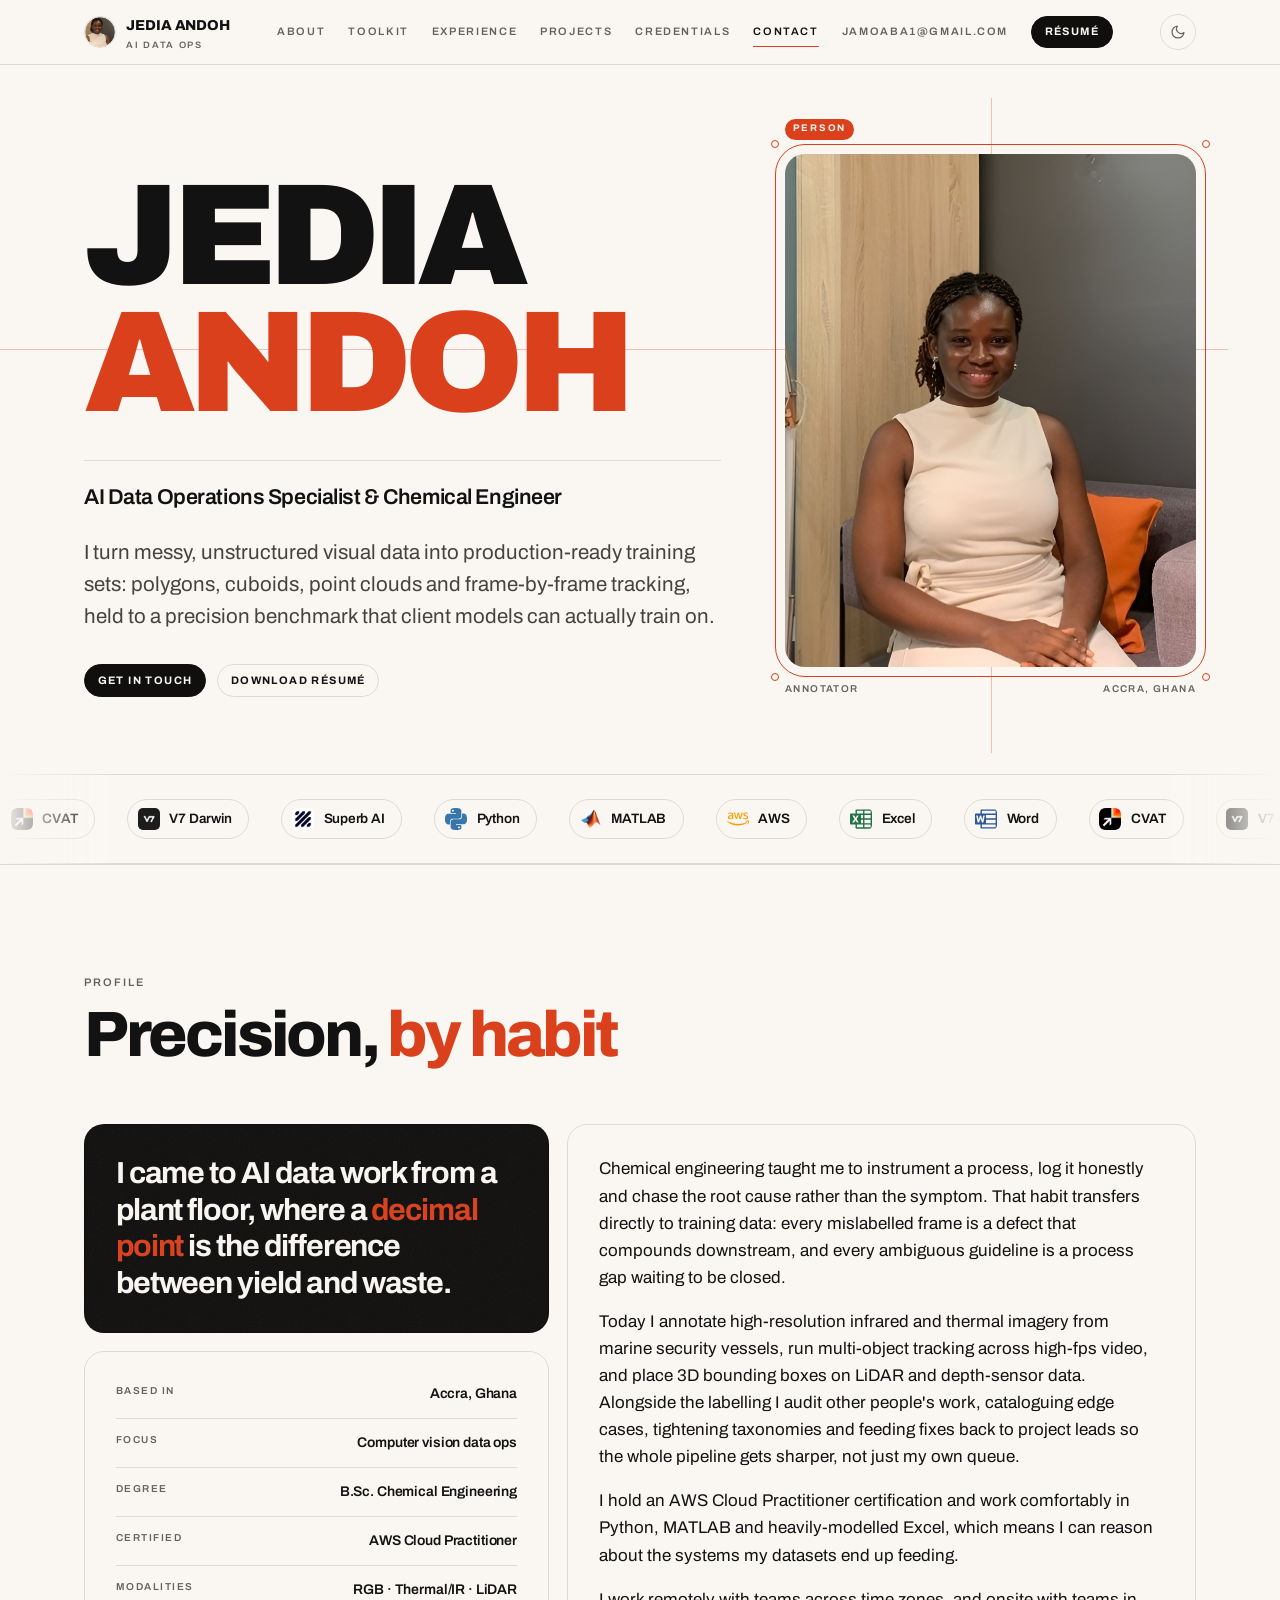
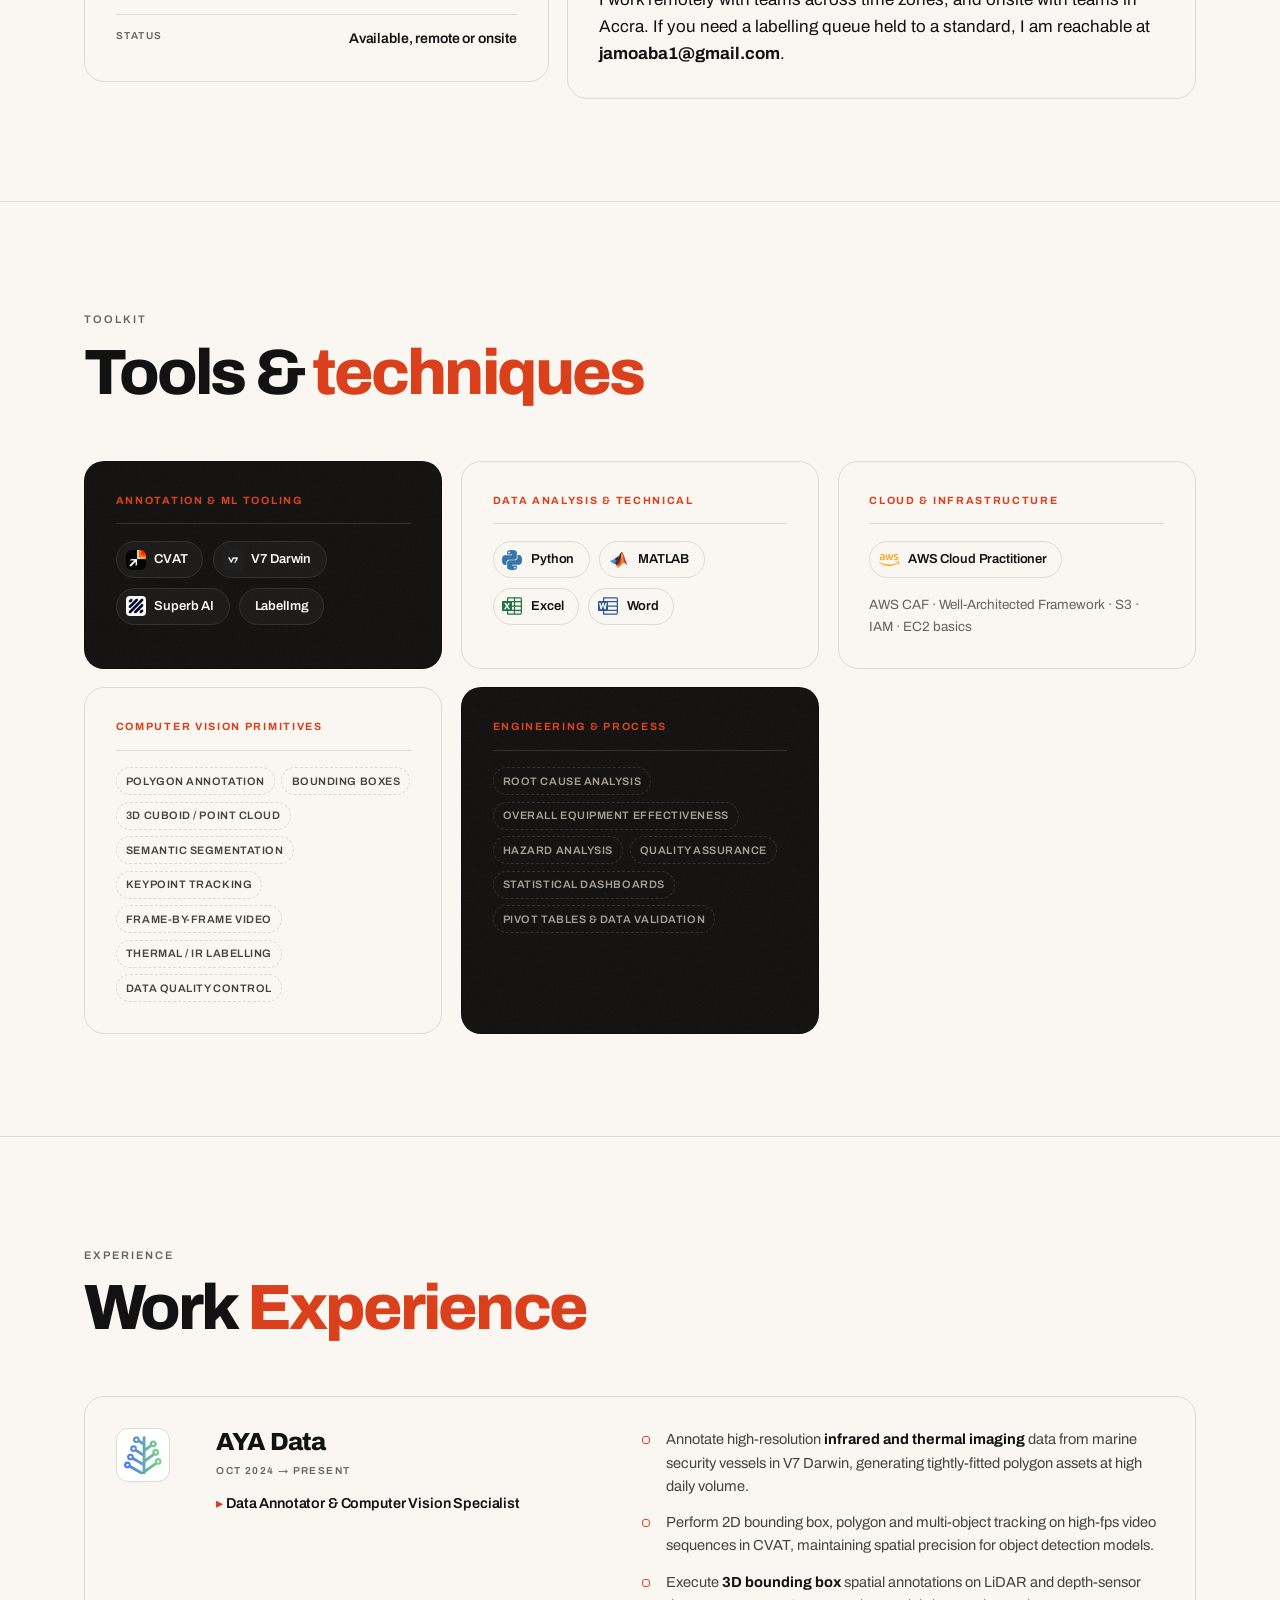
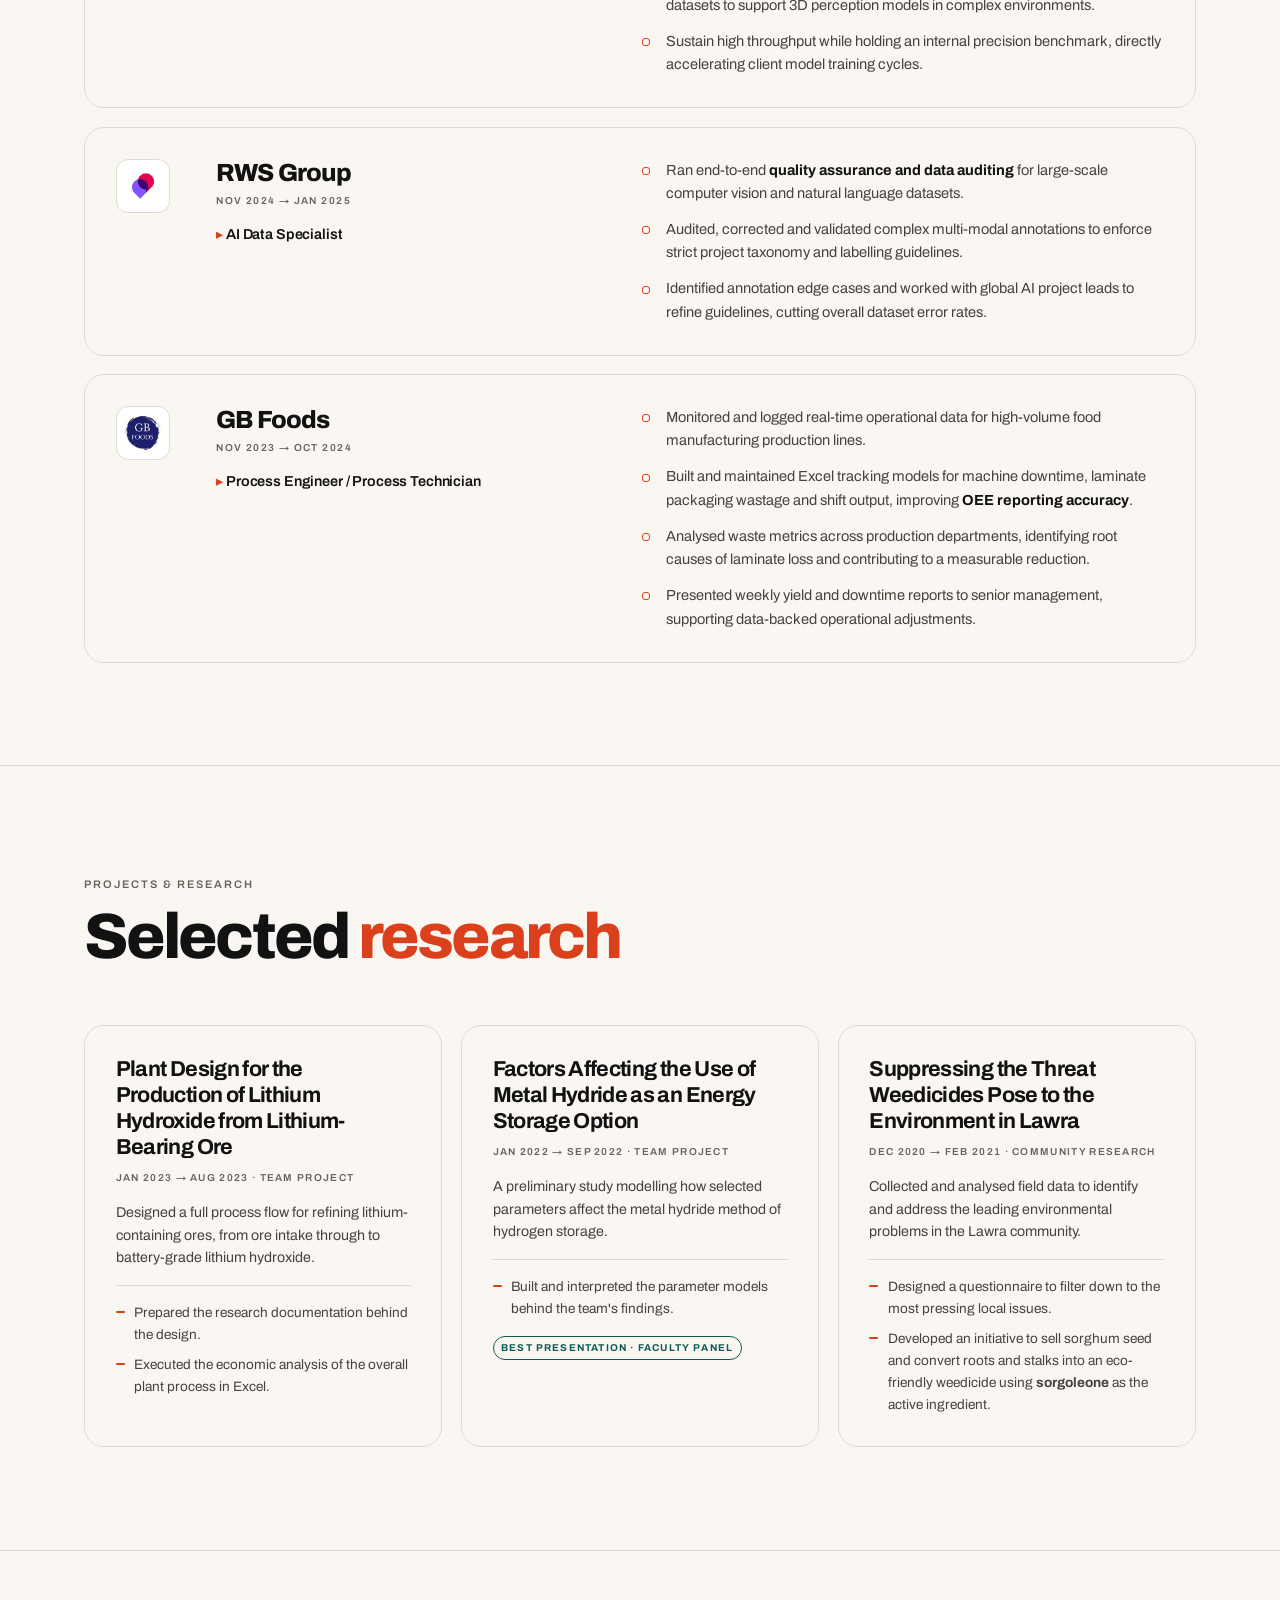
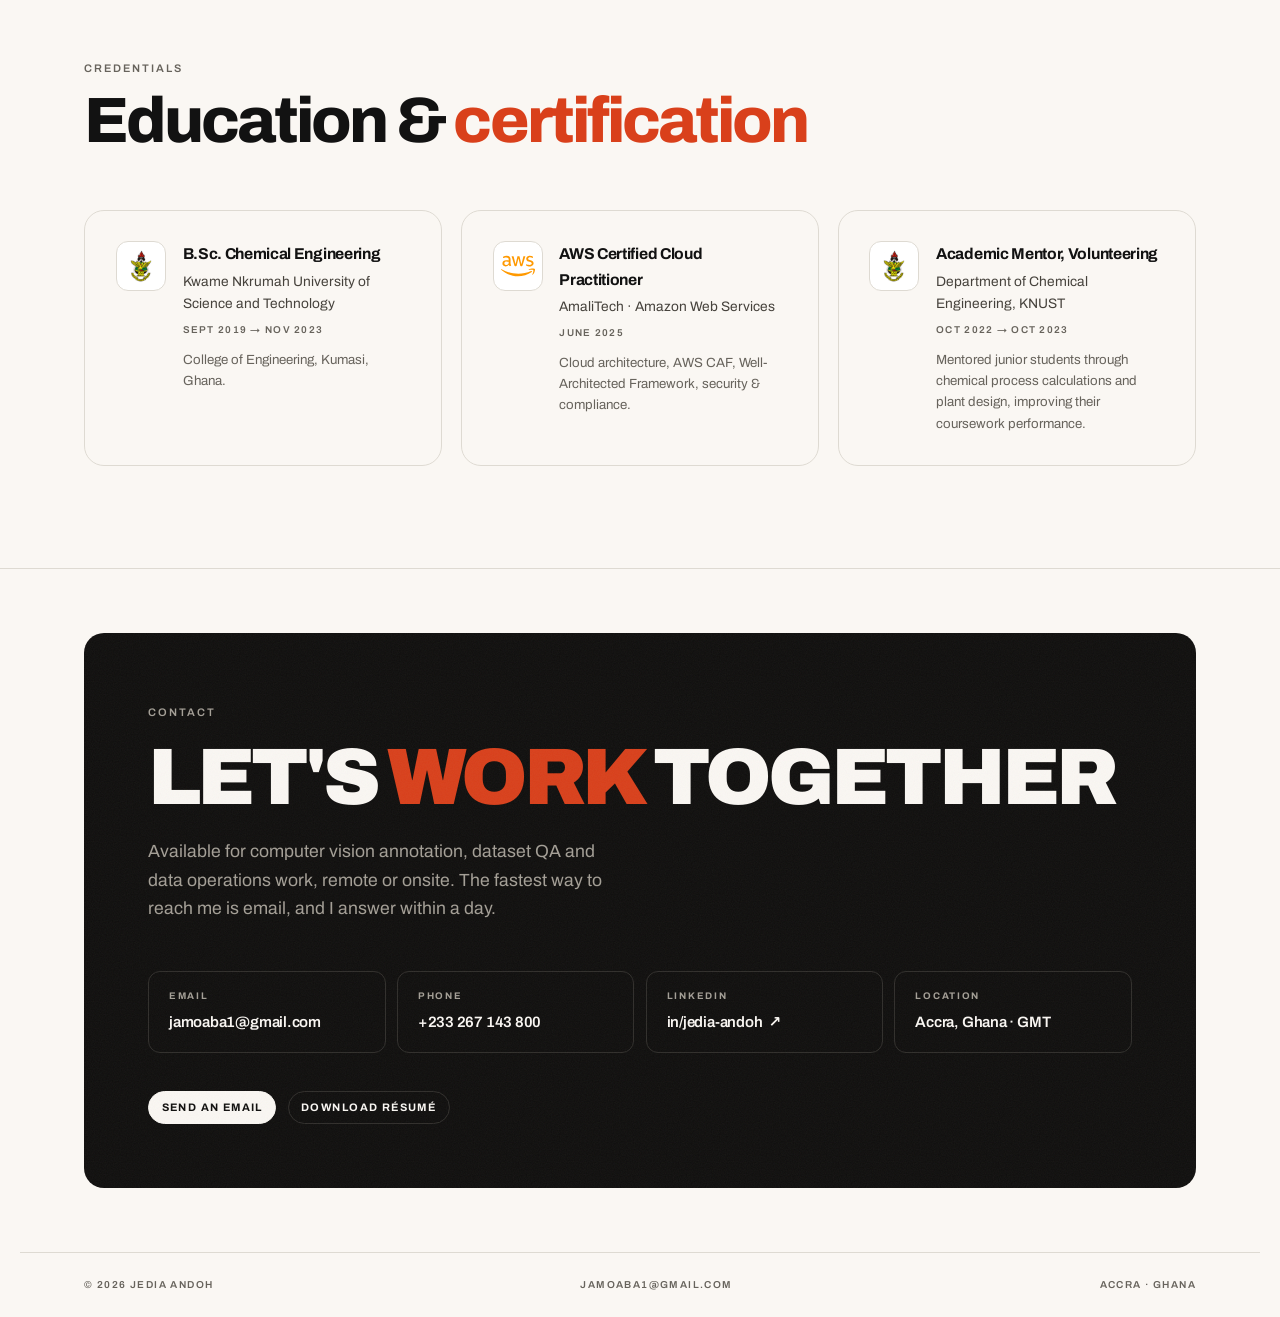
==== index.html @ cd73477e "Add view transition animation for theme toggle and improve mobile layout" ====
<!DOCTYPE html>
<html lang="en">

<head>
  <meta charset="UTF-8" />
  <meta name="viewport" content="width=device-width, initial-scale=1.0" />
  <title>Jedia Andoh · AI Data Operations Specialist</title>
  <meta name="description"
    content="Jedia Andoh is an AI Data Operations Specialist and Chemical Engineer in Accra, Ghana, specialising in computer vision annotation, dataset quality assurance and data-driven process optimisation." />
  <meta name="author" content="Jedia Andoh" />
  <meta name="theme-color" content="#faf7f3" />

  <!-- Open Graph / Twitter -->
  <meta property="og:type" content="website" />
  <meta property="og:title" content="Jedia Andoh · AI Data Operations Specialist" />
  <meta property="og:description"
    content="Computer vision annotation, dataset quality assurance and process optimisation." />
  <meta property="og:image" content="assets/img/self.jpg" />
  <meta name="twitter:card" content="summary_large_image" />
  <meta name="twitter:title" content="Jedia Andoh · AI Data Operations Specialist" />
  <meta name="twitter:description"
    content="Computer vision annotation, dataset quality assurance and process optimisation." />
  <meta name="twitter:image" content="assets/img/self.jpg" />

  <!-- Favicons / PWA -->
  <link rel="manifest" href="manifest.json" />
  <link rel="icon" type="image/png" sizes="32x32" href="assets/img/favicons/jedia-32.png" />
  <link rel="icon" type="image/png" sizes="192x192" href="assets/img/favicons/jedia-192.png" />
  <link rel="apple-touch-icon" sizes="180x180" href="assets/img/favicons/jedia-180.png" />
  <link rel="alternate icon" href="assets/img/favicons/favicon.ico" />

  <!-- Type: one family, Archivo -->
  <link rel="preconnect" href="https://fonts.googleapis.com" />
  <link rel="preconnect" href="https://fonts.gstatic.com" crossorigin />
  <link href="https://fonts.googleapis.com/css2?family=Archivo:wght@400;500;600;700;800;900&display=swap"
    rel="stylesheet" />

  <link rel="stylesheet" href="assets/css/styles.css" />

  <script>
    // Applied before first paint so the page never flashes the wrong theme.
    // Light is the default; only a stored choice turns dark mode on.
    (function () {
      try {
        if (localStorage.getItem('theme-preference') === 'dark') {
          document.documentElement.classList.add('dark');
        }
      } catch (e) { /* private mode: stay light */ }
    })();
  </script>
</head>

<body>
  <div class="progress" id="progress"></div>

  <!--==================== HEADER ====================-->
  <header class="site-head">
    <div class="wrap bar">
      <a href="#top" class="brand">
        <span class="mono-mark"><img src="assets/img/favicons/jedia-192.png" alt="" width="32" height="32" /></span>
        <span>
          <span class="brand-name">Jedia Andoh</span>
          <span class="brand-role">AI Data Ops</span>
        </span>
      </a>

      <nav class="nav-links" id="nav">
        <a href="#about">About</a>
        <a href="#toolkit">Toolkit</a>
        <a href="#experience">Experience</a>
        <a href="#projects">Projects</a>
        <a href="#credentials">Credentials</a>
        <a href="#contact">Contact</a>
        <a class="nav-mail" href="mailto:jamoaba1@gmail.com">jamoaba1@gmail.com</a>
        <a class="btn" href="assets/pdf/Jedia-Andoh-Resume.pdf" download>Résumé</a>
      </nav>

      <div class="head-actions">
        <button class="theme-toggle" id="theme-toggle" type="button" aria-label="Switch to dark theme"
          aria-pressed="false">
          <svg class="icon-moon" viewBox="0 0 24 24" fill="none" stroke="currentColor" stroke-width="1.8"
            stroke-linecap="round" stroke-linejoin="round" aria-hidden="true">
            <path d="M21 12.79A9 9 0 1 1 11.21 3 7 7 0 0 0 21 12.79z" />
          </svg>
          <svg class="icon-sun" viewBox="0 0 24 24" fill="none" stroke="currentColor" stroke-width="1.8"
            stroke-linecap="round" stroke-linejoin="round" aria-hidden="true">
            <circle cx="12" cy="12" r="4.2" />
            <path d="M12 2v2M12 20v2M4.9 4.9l1.4 1.4M17.7 17.7l1.4 1.4M2 12h2M20 12h2M4.9 19.1l1.4-1.4M17.7 6.3l1.4-1.4" />
          </svg>
        </button>

        <button class="menu-toggle" id="menu-toggle" aria-label="Toggle menu" aria-expanded="false">
          <span></span><span></span><span></span>
        </button>
      </div>
    </div>
  </header>

  <main id="top">

    <!--==================== HERO ====================-->
    <section class="hero">
      <div class="wrap hero-grid">
        <div>
          <h1 class="st">
            Jedia
            <span class="l2"><em>Andoh</em></span>
          </h1>

          <div class="hero-role st">
            <span class="role-main">AI Data Operations Specialist &amp; Chemical Engineer</span>
          </div>

          <p class="lede hero-summary st">
            I turn messy, unstructured visual data into production-ready training sets: polygons,
            cuboids, point clouds and frame-by-frame tracking, held to a precision benchmark that
            client models can actually train on.
          </p>

          <div class="hero-cta st">
            <a class="btn" href="#contact">Get in touch</a>
            <a class="btn btn--ghost" href="assets/pdf/Jedia-Andoh-Resume.pdf" download>Download résumé</a>
          </div>
        </div>

        <div class="portrait-wrap" id="portrait-wrap">
          <span class="guide h"></span>
          <span class="guide v"></span>
          <div class="abox" id="portrait-box">
            <span class="alabel">Person</span>
            <span class="handle tl"></span><span class="handle tr"></span>
            <span class="handle bl"></span><span class="handle br"></span>
            <div class="portrait">
              <img src="assets/img/self.jpg" alt="Portrait of Jedia Andoh" />
            </div>
          </div>
          <div class="portrait-meta">
            <span>Annotator</span>
            <span>Accra, Ghana</span>
          </div>
        </div>
      </div>
    </section>

    <!--==================== TOOL MARQUEE ====================-->
    <section class="strip" aria-label="Tools Jedia works with">
      <div class="marquee">
        <div class="marquee-run">
          <span class="mq-item"><img src="assets/img/logos/cvat-fav.png" alt="CVAT logo" />CVAT</span>
          <span class="mq-item"><img src="assets/img/logos/v7-fav.png" alt="V7 Darwin logo" />V7 Darwin</span>
          <span class="mq-item"><img src="assets/img/logos/superbai-fav.png" alt="Superb AI logo" />Superb AI</span>
          <span class="mq-item"><img src="assets/img/logos/python.svg" alt="Python logo" />Python</span>
          <span class="mq-item"><img src="assets/img/logos/matlab.png" alt="MATLAB logo" />MATLAB</span>
          <span class="mq-item"><img src="assets/img/logos/amazonwebservices.svg" alt="AWS logo" />AWS</span>
          <span class="mq-item"><img src="assets/img/logos/microsoftexcel.svg" alt="Microsoft Excel logo" />Excel</span>
          <span class="mq-item"><img src="assets/img/logos/microsoftword.svg" alt="Microsoft Word logo" />Word</span>
        </div>
        <div class="marquee-run" aria-hidden="true">
          <span class="mq-item"><img src="assets/img/logos/cvat-fav.png" alt="" />CVAT</span>
          <span class="mq-item"><img src="assets/img/logos/v7-fav.png" alt="" />V7 Darwin</span>
          <span class="mq-item"><img src="assets/img/logos/superbai-fav.png" alt="" />Superb AI</span>
          <span class="mq-item"><img src="assets/img/logos/python.svg" alt="" />Python</span>
          <span class="mq-item"><img src="assets/img/logos/matlab.png" alt="" />MATLAB</span>
          <span class="mq-item"><img src="assets/img/logos/amazonwebservices.svg" alt="" />AWS</span>
          <span class="mq-item"><img src="assets/img/logos/microsoftexcel.svg" alt="" />Excel</span>
          <span class="mq-item"><img src="assets/img/logos/microsoftword.svg" alt="" />Word</span>
        </div>
      </div>
    </section>

    <!--==================== ABOUT ====================-->
    <section class="sec" id="about">
      <div class="wrap">
        <div class="sec-head rv">
          <div>
            <span class="tag">Profile</span>
            <h2><span class="w">Precision,</span> <span class="w"><em>by</em></span> <span class="w"><em>habit</em></span></h2>
          </div>
        </div>

        <div class="about-grid">
          <div>
            <div class="card card--ink grain about-quote rv">
              <p class="pull">
                I came to AI data work from a plant floor, where a <em>decimal point</em> is the
                difference between yield and waste.
              </p>
            </div>
            <div class="card rv">
              <ul class="facts">
                <li><span>Based in</span><span>Accra, Ghana</span></li>
                <li><span>Focus</span><span>Computer vision data ops</span></li>
                <li><span>Degree</span><span>B.Sc. Chemical Engineering</span></li>
                <li><span>Certified</span><span>AWS Cloud Practitioner</span></li>
                <li><span>Modalities</span><span>RGB · Thermal/IR · LiDAR</span></li>
                <li><span>Status</span><span>Available, remote or onsite</span></li>
              </ul>
            </div>
          </div>

          <div class="card about-body rv">
            <p>
              Chemical engineering taught me to instrument a process, log it honestly and chase the
              root cause rather than the symptom. That habit transfers directly to training data:
              every mislabelled frame is a defect that compounds downstream, and every ambiguous
              guideline is a process gap waiting to be closed.
            </p>
            <p>
              Today I annotate high-resolution infrared and thermal imagery from marine security
              vessels, run multi-object tracking across high-fps video, and place 3D bounding boxes on
              LiDAR and depth-sensor data. Alongside the labelling I audit other people's work,
              cataloguing edge cases, tightening taxonomies and feeding fixes back to project leads so
              the whole pipeline gets sharper, not just my own queue.
            </p>
            <p>
              I hold an AWS Cloud Practitioner certification and work comfortably in Python, MATLAB
              and heavily-modelled Excel, which means I can reason about the systems my datasets end
              up feeding.
            </p>
            <p>
              I work remotely with teams across time zones, and onsite with teams in Accra. If you
              need a labelling queue held to a standard, I am reachable at
              <a href="mailto:jamoaba1@gmail.com"><strong>jamoaba1@gmail.com</strong></a>.
            </p>
          </div>
        </div>
      </div>
    </section>

    <!--==================== TOOLKIT ====================-->
    <section class="sec" id="toolkit">
      <div class="wrap">
        <div class="sec-head rv">
          <div>
            <span class="tag">Toolkit</span>
            <h2><span class="w">Tools</span> <span class="w">&amp;</span> <span class="w"><em>techniques</em></span></h2>
          </div>
        </div>

        <div class="tool-groups">
          <div class="card card--ink grain rv">
            <h3>Annotation &amp; ML tooling</h3>
            <div class="logo-row">
              <span class="logo-chip"><img src="assets/img/logos/cvat-fav.png" alt="CVAT logo" />CVAT</span>
              <span class="logo-chip"><img src="assets/img/logos/v7-fav.png" alt="V7 Darwin logo" />V7 Darwin</span>
              <span class="logo-chip"><img src="assets/img/logos/superbai-fav.png" alt="Superb AI logo" />Superb AI</span>
              <span class="logo-chip no-logo">LabelImg</span>
            </div>
          </div>

          <div class="card rv">
            <h3>Data analysis &amp; technical</h3>
            <div class="logo-row">
              <span class="logo-chip"><img src="assets/img/logos/python.svg" alt="Python logo" />Python</span>
              <span class="logo-chip"><img src="assets/img/logos/matlab.png" alt="MATLAB logo" />MATLAB</span>
              <span class="logo-chip"><img src="assets/img/logos/microsoftexcel.svg" alt="Microsoft Excel logo" />Excel</span>
              <span class="logo-chip"><img src="assets/img/logos/microsoftword.svg" alt="Microsoft Word logo" />Word</span>
            </div>
          </div>

          <div class="card rv">
            <h3>Cloud &amp; infrastructure</h3>
            <div class="logo-row">
              <span class="logo-chip"><img src="assets/img/logos/amazonwebservices.svg" alt="Amazon Web Services logo" />AWS Cloud Practitioner</span>
            </div>
            <p class="cloud-note">AWS CAF · Well-Architected Framework · S3 · IAM · EC2 basics</p>
          </div>

          <div class="card rv">
            <h3>Computer vision primitives</h3>
            <div class="chips">
              <span class="chip">Polygon annotation</span>
              <span class="chip">Bounding boxes</span>
              <span class="chip">3D cuboid / point cloud</span>
              <span class="chip">Semantic segmentation</span>
              <span class="chip">Keypoint tracking</span>
              <span class="chip">Frame-by-frame video</span>
              <span class="chip">Thermal / IR labelling</span>
              <span class="chip">Data quality control</span>
            </div>
          </div>

          <div class="card card--ink grain rv">
            <h3>Engineering &amp; process</h3>
            <div class="chips">
              <span class="chip">Root cause analysis</span>
              <span class="chip">Overall equipment effectiveness</span>
              <span class="chip">Hazard analysis</span>
              <span class="chip">Quality assurance</span>
              <span class="chip">Statistical dashboards</span>
              <span class="chip">Pivot tables &amp; data validation</span>
            </div>
          </div>
        </div>
      </div>
    </section>

    <!--==================== EXPERIENCE ====================-->
    <section class="sec" id="experience">
      <div class="wrap">
        <div class="sec-head rv">
          <div>
            <span class="tag">Experience</span>
            <h2><span class="w">Work</span> <span class="w"><em>Experience</em></span></h2>
          </div>
        </div>

        <div class="roles">
          <article class="card role rv">
            <div class="role-logo"><img src="assets/img/logos/ayadata.png" alt="AYA DATA logo" /></div>
            <div class="role-meta">
              <div class="co">AYA Data</div>
              <div class="dates">Oct 2024 &rarr; Present</div>
              <div class="title">Data Annotator &amp; Computer Vision Specialist</div>
            </div>
            <ul class="role-body">
              <li>Annotate high-resolution <strong>infrared and thermal imaging</strong> data from marine
                security vessels in V7 Darwin, generating tightly-fitted polygon assets at high daily
                volume.</li>
              <li>Perform 2D bounding box, polygon and multi-object tracking on high-fps video sequences
                in CVAT, maintaining spatial precision for object detection models.</li>
              <li>Execute <strong>3D bounding box</strong> spatial annotations on LiDAR and depth-sensor
                datasets to support 3D perception models in complex environments.</li>
              <li>Sustain high throughput while holding an internal precision benchmark, directly
                accelerating client model training cycles.</li>
            </ul>
          </article>

          <article class="card role rv">
            <div class="role-logo"><img src="assets/img/logos/rws.png" alt="RWS Group logo" /></div>
            <div class="role-meta">
              <div class="co">RWS Group</div>
              <div class="dates">Nov 2024 &rarr; Jan 2025</div>
              <div class="title">AI Data Specialist</div>
            </div>
            <ul class="role-body">
              <li>Ran end-to-end <strong>quality assurance and data auditing</strong> for large-scale
                computer vision and natural language datasets.</li>
              <li>Audited, corrected and validated complex multi-modal annotations to enforce strict
                project taxonomy and labelling guidelines.</li>
              <li>Identified annotation edge cases and worked with global AI project leads to refine
                guidelines, cutting overall dataset error rates.</li>
            </ul>
          </article>

          <article class="card role rv">
            <div class="role-logo"><img src="assets/img/logos/gbfoods.png" alt="GB Foods logo" /></div>
            <div class="role-meta">
              <div class="co">GB Foods</div>
              <div class="dates">Nov 2023 &rarr; Oct 2024</div>
              <div class="title">Process Engineer / Process Technician</div>
            </div>
            <ul class="role-body">
              <li>Monitored and logged real-time operational data for high-volume food manufacturing
                production lines.</li>
              <li>Built and maintained Excel tracking models for machine downtime, laminate packaging
                wastage and shift output, improving <strong>OEE reporting accuracy</strong>.</li>
              <li>Analysed waste metrics across production departments, identifying root causes of
                laminate loss and contributing to a measurable reduction.</li>
              <li>Presented weekly yield and downtime reports to senior management, supporting
                data-backed operational adjustments.</li>
            </ul>
          </article>
        </div>
      </div>
    </section>

    <!--==================== PROJECTS ====================-->
    <section class="sec" id="projects">
      <div class="wrap">
        <div class="sec-head rv">
          <div>
            <span class="tag">Projects &amp; research</span>
            <h2><span class="w">Selected</span> <span class="w"><em>research</em></span></h2>
          </div>
        </div>

        <div class="projects">
          <article class="card project rv">
            <h3>Plant Design for the Production of Lithium Hydroxide from Lithium-Bearing Ore</h3>
            <div class="dates">Jan 2023 &rarr; Aug 2023 · Team project</div>
            <p>Designed a full process flow for refining lithium-containing ores, from ore intake
              through to battery-grade lithium hydroxide.</p>
            <ul>
              <li>Prepared the research documentation behind the design.</li>
              <li>Executed the economic analysis of the overall plant process in Excel.</li>
            </ul>
          </article>

          <article class="card project rv">
            <h3>Factors Affecting the Use of Metal Hydride as an Energy Storage Option</h3>
            <div class="dates">Jan 2022 &rarr; Sep 2022 · Team project</div>
            <p>A preliminary study modelling how selected parameters affect the metal hydride method
              of hydrogen storage.</p>
            <ul>
              <li>Built and interpreted the parameter models behind the team's findings.</li>
            </ul>
            <span class="award">Best Presentation · Faculty panel</span>
          </article>

          <article class="card project rv">
            <h3>Suppressing the Threat Weedicides Pose to the Environment in Lawra</h3>
            <div class="dates">Dec 2020 &rarr; Feb 2021 · Community research</div>
            <p>Collected and analysed field data to identify and address the leading environmental
              problems in the Lawra community.</p>
            <ul>
              <li>Designed a questionnaire to filter down to the most pressing local issues.</li>
              <li>Developed an initiative to sell sorghum seed and convert roots and stalks into an
                eco-friendly weedicide using <strong>sorgoleone</strong> as the active ingredient.</li>
            </ul>
          </article>
        </div>
      </div>
    </section>

    <!--==================== CREDENTIALS ====================-->
    <section class="sec" id="credentials">
      <div class="wrap">
        <div class="sec-head rv">
          <div>
            <span class="tag">Credentials</span>
            <h2><span class="w">Education</span> <span class="w">&amp;</span> <span class="w"><em>certification</em></span></h2>
          </div>
        </div>

        <div class="cred-grid">
          <div class="card cred rv">
            <div class="cred-logo"><img src="assets/img/logos/knust-crest.png" alt="KNUST logo" /></div>
            <div>
              <h3>B.Sc. Chemical Engineering</h3>
              <div class="org">Kwame Nkrumah University of Science and Technology</div>
              <div class="dates">Sept 2019 &rarr; Nov 2023</div>
              <p class="detail">College of Engineering, Kumasi, Ghana.</p>
            </div>
          </div>

          <div class="card cred rv">
            <div class="cred-logo"><img src="assets/img/logos/amazonwebservices.svg" alt="AWS logo" /></div>
            <div>
              <h3>AWS Certified Cloud Practitioner</h3>
              <div class="org">AmaliTech · Amazon Web Services</div>
              <div class="dates">June 2025</div>
              <p class="detail">Cloud architecture, AWS CAF, Well-Architected Framework, security &amp;
                compliance.</p>
            </div>
          </div>

          <div class="card cred rv">
            <div class="cred-logo"><img src="assets/img/logos/knust-crest.png" alt="KNUST logo" /></div>
            <div>
              <h3>Academic Mentor, Volunteering</h3>
              <div class="org">Department of Chemical Engineering, KNUST</div>
              <div class="dates">Oct 2022 &rarr; Oct 2023</div>
              <p class="detail">Mentored junior students through chemical process calculations and
                plant design, improving their coursework performance.</p>
            </div>
          </div>
        </div>
      </div>
    </section>

    <!--==================== CONTACT ====================-->
    <section class="contact" id="contact">
      <div class="wrap">
        <div class="contact-panel grain rv">
          <span class="tag">Contact</span>
          <h2><span class="w">Let's</span> <span class="w"><em>work</em></span> <span class="w">together</span></h2>
          <p class="contact-lede">
            Available for computer vision annotation, dataset QA and data operations work, remote or
            onsite. The fastest way to reach me is email, and I answer within a day.
          </p>

          <div class="contact-details">
            <a class="detail-card" href="mailto:jamoaba1@gmail.com">
              <span class="k">Email</span>
              <span class="v">jamoaba1@gmail.com</span>
            </a>
            <a class="detail-card" href="tel:+233267143800">
              <span class="k">Phone</span>
              <span class="v">+233 267 143 800</span>
            </a>
            <a class="detail-card" href="https://linkedin.com/in/jedia-andoh" target="_blank" rel="noopener">
              <span class="k">LinkedIn</span>
              <span class="v">in/jedia-andoh <span class="arrow">↗</span></span>
            </a>
            <div class="detail-card">
              <span class="k">Location</span>
              <span class="v">Accra, Ghana · GMT</span>
            </div>
          </div>

          <div class="contact-actions">
            <a class="btn btn--light" href="mailto:jamoaba1@gmail.com">Send an email</a>
            <a class="btn btn--outline-light" href="assets/pdf/Jedia-Andoh-Resume.pdf" download>Download résumé</a>
          </div>
        </div>
      </div>
    </section>
  </main>

  <footer>
    <div class="wrap foot">
      <span>© <span id="year">2026</span> Jedia Andoh</span>
      <span>jamoaba1@gmail.com</span>
      <span>Accra · Ghana</span>
    </div>
  </footer>

  <script src="assets/js/main.js"></script>
  <script>
    // Clear the caching service worker installed by the previous version of this site.
    if ('serviceWorker' in navigator) {
      navigator.serviceWorker.getRegistrations().then(function (regs) {
        regs.forEach(function (r) { r.unregister(); });
      });
    }
  </script>
</body>

</html>
---- assets/css/styles.css ----
/* =========================================================
   JEDIA ANDOH / PORTFOLIO
   One typeface (Archivo). Paper and ink, balanced.
   Flat cards, colour-only transitions, rounded geometry.
   ========================================================= */

/* ---------- TOKENS ---------- */
:root {
  --paper:     #faf7f3;
  --paper-2:   #f0ece5;
  --paper-3:   #e8e3da;
  --line:      #dedad2;
  --line-soft: rgba(18, 18, 18, 0.07);

  --head-bg:      rgba(250, 247, 243, 0.85);
  --hover-border: rgba(18, 18, 18, 0.25);
  --hover-bg:     rgba(240, 236, 229, 0.55);
  --on-ink-wash:         rgba(250, 247, 243, 0.04);
  --on-ink-border-hover: rgba(250, 247, 243, 0.35);
  --on-ink-hover-bg:     rgba(250, 247, 243, 0.09);
  --always-light: #faf7f3;

  --fg:        #121212;
  --fg-2:      #46423c;
  --fg-3:      #67635c;

  --ink:       #100f0e;
  --ink-fg:    #faf7f3;
  --ink-muted: #a49f96;
  --ink-line:  #302e2b;

  --accent:      #d9401b;
  --accent-2:    #0d5c53;
  --accent-wash: rgba(217, 64, 27, 0.08);

  --font: "Archivo", "Helvetica Neue", Helvetica, system-ui, sans-serif;

  --pad:  clamp(1.25rem, 5vw, 5rem);
  --rule: 1px solid var(--line);

  --r-card: 20px;
  --r-md:   12px;
  --r-sm:   8px;
  --r-pill: 999px;

  --ease: cubic-bezier(0.22, 1, 0.36, 1);
}

/* ---------- RESET ---------- */
*, *::before, *::after { box-sizing: border-box; }
* { margin: 0; padding: 0; }
html { -webkit-text-size-adjust: 100%; scroll-behavior: smooth; }
img, svg { display: block; max-width: 100%; }
a { color: inherit; text-decoration: none; }
button { font: inherit; color: inherit; background: none; border: none; cursor: pointer; }
ul { list-style: none; }

body {
  font-family: var(--font);
  font-size: clamp(0.95rem, 0.9rem + 0.2vw, 1.0625rem);
  line-height: 1.6;
  color: var(--fg);
  background: var(--paper);
  overflow-x: hidden;
  -webkit-font-smoothing: antialiased;
}

::selection { background: var(--accent); color: var(--always-light); }

/* film grain, for anything dark */
.grain { position: relative; }
.grain::after {
  content: "";
  position: absolute;
  inset: 0;
  pointer-events: none;
  opacity: 0.055;
  background-image: url("data:image/svg+xml,%3Csvg xmlns='http://www.w3.org/2000/svg' width='160' height='160'%3E%3Cfilter id='n'%3E%3CfeTurbulence type='fractalNoise' baseFrequency='0.85' numOctaves='4' stitchTiles='stitch'/%3E%3C/filter%3E%3Crect width='160' height='160' filter='url(%23n)'/%3E%3C/svg%3E");
}

/* ---------- TYPE PRIMITIVES ---------- */
.tag {
  display: inline-block;
  font-size: 0.6875rem;
  font-weight: 600;
  letter-spacing: 0.18em;
  text-transform: uppercase;
  color: var(--fg-3);
}
.lede { font-size: clamp(1.05rem, 0.98rem + 0.4vw, 1.28rem); line-height: 1.55; color: var(--fg-2); }

/* ---------- LAYOUT ---------- */
.wrap { width: 100%; max-width: 1240px; margin-inline: auto; padding-inline: var(--pad); }
section { position: relative; }

.sec {
  padding-block: clamp(4rem, 8vw, 7.5rem);
  border-top: var(--rule);
}

.sec-head {
  display: flex;
  flex-wrap: wrap;
  align-items: flex-end;
  justify-content: space-between;
  gap: 1.5rem;
  margin-bottom: clamp(2.25rem, 4.5vw, 4rem);
}
.sec-head h2 {
  margin-top: 0.7rem;
  font-weight: 800;
  font-size: clamp(2.1rem, 1.3rem + 3.6vw, 4rem);
  line-height: 0.95;
  letter-spacing: -0.045em;
}
.sec-head h2 em { font-style: normal; color: var(--accent); }
.sec-head .sec-note { max-width: 32ch; font-size: 0.875rem; color: var(--fg-3); }

/* ---------- CARD SYSTEM ---------- */
.card {
  border: var(--rule);
  border-radius: var(--r-card);
  padding: clamp(1.35rem, 2.4vw, 2rem);
  background: transparent;
  transition: border-color 0.5s var(--ease), background-color 0.5s var(--ease);
}
.card:hover, .card:focus-visible {
  border-color: var(--hover-border);
  background-color: var(--hover-bg);
}

.card--ink {
  border-color: transparent;
  background: var(--ink);
  color: var(--ink-fg);
  overflow: hidden;
}
.card--ink:hover { border-color: transparent; background: var(--ink); opacity: 0.94; }
.card--ink .tag { color: var(--ink-muted); }

/* ---------- DARK THEME ----------
   Paper and ink swap roles, so an "ink card" stays the inverted
   surface in both themes and the contrast rhythm survives. */
html.dark {
  --paper:     #100f0e;
  --paper-2:   #1a1918;
  --paper-3:   #232120;
  --line:      #302e2b;
  --line-soft: rgba(250, 247, 243, 0.08);

  --fg:        #faf7f3;
  --fg-2:      #c5c0b7;
  --fg-3:      #a49f96;

  --ink:       #f4f1ec;
  --ink-fg:    #100f0e;
  --ink-muted: #5f5b52;
  --ink-line:  #d6d1c7;

  --accent:      #ff5c33;
  --accent-2:    #3aa898;
  --accent-wash: rgba(255, 92, 51, 0.14);

  --head-bg:      rgba(16, 15, 14, 0.85);
  --hover-border: rgba(250, 247, 243, 0.28);
  --hover-bg:     rgba(250, 247, 243, 0.05);
  --on-ink-wash:         rgba(16, 15, 14, 0.05);
  --on-ink-border-hover: rgba(16, 15, 14, 0.32);
  --on-ink-hover-bg:     rgba(16, 15, 14, 0.07);
}
html.dark .grain::after { opacity: 0.045; mix-blend-mode: multiply; }

/* ---------- THEME SWEEP (View Transitions) ----------
   The new theme is revealed by a circle growing out of the toggle. */
@keyframes vt-circle-in {
  from { clip-path: circle(0px at var(--vt-x, 50%) var(--vt-y, 50%)); }
  to   { clip-path: circle(var(--vt-r, 100vmax) at var(--vt-x, 50%) var(--vt-y, 50%)); }
}
::view-transition-old(root),
::view-transition-new(root) { animation: none; mix-blend-mode: normal; }
::view-transition-old(root) { z-index: 1; }
::view-transition-new(root) {
  z-index: 9999;
  animation: vt-circle-in 0.55s cubic-bezier(0.22, 1, 0.36, 1) forwards;
}

/* ---------- THEME TOGGLE ---------- */
.theme-toggle {
  display: grid;
  place-items: center;
  flex: none;
  width: 36px; height: 36px;
  border: 1px solid var(--line);
  border-radius: var(--r-pill);
  color: var(--fg-3);
  transition: color 0.4s var(--ease), border-color 0.4s var(--ease), background-color 0.4s var(--ease);
}
.theme-toggle:hover { color: var(--fg); border-color: var(--hover-border); background-color: var(--hover-bg); }
.theme-toggle svg { width: 16px; height: 16px; }
.theme-toggle .icon-sun { display: none; }
html.dark .theme-toggle .icon-sun  { display: block; }
html.dark .theme-toggle .icon-moon { display: none; }

/* ---------- HEADER ---------- */
.site-head {
  position: fixed;
  top: 0; left: 0; right: 0;
  z-index: 100;
  background: var(--head-bg);
  backdrop-filter: blur(14px) saturate(1.3);
  -webkit-backdrop-filter: blur(14px) saturate(1.3);
  border-bottom: var(--rule);
}
.head-actions { display: flex; align-items: center; gap: 0.6rem; }
.site-head .bar {
  display: flex;
  align-items: center;
  justify-content: space-between;
  gap: 1rem;
  height: 64px;
}
.brand { display: flex; align-items: center; gap: 0.65rem; }
.brand .mono-mark {
  display: grid; place-items: center;
  width: 32px; height: 32px;
  border-radius: var(--r-pill);
  overflow: hidden;
  border: 1px solid var(--line);
}
.brand .mono-mark img { width: 100%; height: 100%; object-fit: cover; }
.brand .brand-name {
  font-weight: 800;
  font-size: 0.9rem;
  letter-spacing: -0.01em;
  text-transform: uppercase;
}
.brand .brand-role {
  display: block;
  font-size: 0.58rem;
  font-weight: 600;
  letter-spacing: 0.18em;
  text-transform: uppercase;
  color: var(--fg-3);
}

.nav-links { display: flex; align-items: center; gap: clamp(0.9rem, 1.8vw, 1.7rem); }
.nav-links a:not(.btn) {
  font-size: 0.68rem;
  font-weight: 600;
  letter-spacing: 0.15em;
  text-transform: uppercase;
  color: var(--fg-3);
  padding-block: 0.4rem;
  position: relative;
  transition: color 0.3s var(--ease);
}
.nav-links a:not(.btn)::after {
  content: "";
  position: absolute;
  left: 0; right: 0; bottom: 0;
  height: 1.5px;
  background: var(--accent);
  transform: scaleX(0);
  transform-origin: left;
  transition: transform 0.4s var(--ease);
}
.nav-links a:not(.btn):hover { color: var(--fg); }
.nav-links a:not(.btn):hover::after, .nav-links a:not(.btn).active::after { transform: scaleX(1); }
.nav-links a:not(.btn).active { color: var(--fg); }

.nav-mail { display: none; }
@media (min-width: 1120px) {
  .nav-mail {
    display: inline-block;
    letter-spacing: 0.01em;
    text-transform: none;
    font-weight: 500;
    font-size: 0.78rem;
  }
}

.btn {
  display: inline-flex;
  align-items: center;
  gap: 0.5em;
  padding: 0.6em 1.15em;
  font-size: 0.68rem;
  font-weight: 700;
  letter-spacing: 0.13em;
  text-transform: uppercase;
  border: 1px solid var(--ink);
  border-radius: var(--r-pill);
  background: var(--ink);
  color: var(--ink-fg);
  transition: background-color 0.4s var(--ease), color 0.4s var(--ease), border-color 0.4s var(--ease);
}
.btn:hover { background: var(--accent); border-color: var(--accent); color: var(--always-light); }
.btn--ghost { background: transparent; color: var(--fg); border-color: var(--line); }
.btn--ghost:hover { background: var(--ink); color: var(--ink-fg); border-color: var(--ink); }
.btn--light { background: var(--ink-fg); color: var(--ink); border-color: var(--ink-fg); }
.btn--light:hover { background: var(--accent); border-color: var(--accent); color: var(--always-light); }
.btn--outline-light { background: transparent; color: var(--ink-fg); border-color: var(--ink-line); }
.btn--outline-light:hover { background: var(--on-ink-hover-bg); border-color: var(--on-ink-border-hover); }

.menu-toggle { display: none; }

/* ---------- HERO ---------- */
.hero { padding-top: calc(64px + clamp(2.75rem, 7vw, 6rem)); padding-bottom: clamp(2.75rem, 6vw, 5rem); }
.hero-grid {
  display: grid;
  grid-template-columns: minmax(0, 1.55fr) minmax(0, 1fr);
  gap: clamp(2rem, 5vw, 4.5rem);
  align-items: end;
}
.hero-eyebrow { display: flex; flex-wrap: wrap; align-items: center; gap: 0.7rem; margin-bottom: 1.6rem; }
.dot {
  width: 7px; height: 7px; border-radius: 50%;
  background: var(--accent-2);
  animation: pulse 2.4s infinite;
}
@keyframes pulse {
  0%   { box-shadow: 0 0 0 0 rgba(13, 92, 83, 0.45); }
  70%  { box-shadow: 0 0 0 9px rgba(13, 92, 83, 0); }
  100% { box-shadow: 0 0 0 0 rgba(13, 92, 83, 0); }
}

.hero h1 {
  font-weight: 900;
  font-size: clamp(3rem, 0.6rem + 11vw, 9rem);
  line-height: 0.88;
  letter-spacing: -0.055em;
  text-transform: uppercase;
}
.hero h1 .l2 { display: block; }
.hero h1 em { font-style: normal; color: var(--accent); }

.hero-role {
  margin-top: clamp(1.4rem, 3vw, 2.1rem);
  padding-top: 1.2rem;
  border-top: var(--rule);
  display: flex;
  flex-wrap: wrap;
  gap: 0.4rem 1.2rem;
  align-items: baseline;
}
.hero-role .role-main { font-size: clamp(1.05rem, 0.98rem + 0.45vw, 1.35rem); font-weight: 600; letter-spacing: -0.02em; }
.hero-summary { margin-top: 1.4rem; max-width: 58ch; }
.hero-cta { margin-top: 2rem; display: flex; flex-wrap: wrap; gap: 0.7rem; }

/* portrait */
.portrait-wrap { position: relative; }
.portrait {
  position: relative;
  aspect-ratio: 4 / 5;
  overflow: hidden;
  border-radius: var(--r-card);
  background: var(--paper-3);
}
.portrait img { width: 100%; height: 100%; object-fit: cover; object-position: 46% 22%; }
.portrait-meta {
  margin-top: 0.85rem;
  display: flex;
  justify-content: space-between;
  gap: 1rem;
  font-size: 0.62rem;
  font-weight: 600;
  letter-spacing: 0.14em;
  text-transform: uppercase;
  color: var(--fg-3);
}

/* annotation box, the signature motif */
.abox { position: relative; }
.abox::before {
  content: "";
  position: absolute;
  inset: -10px;
  border: 1px solid var(--accent);
  border-radius: calc(var(--r-card) + 10px);
  opacity: 0;
  transform: scale(1.04);
  transition: opacity 0.6s var(--ease), transform 0.6s var(--ease);
  pointer-events: none;
}
.abox.is-on::before, .abox:hover::before { opacity: 1; transform: scale(1); }

.handle {
  position: absolute;
  width: 8px; height: 8px;
  border-radius: var(--r-pill);
  background: var(--paper);
  border: 1.5px solid var(--accent);
  opacity: 0;
  transition: opacity 0.45s var(--ease) 0.18s;
  pointer-events: none;
}
.abox.is-on .handle, .abox:hover .handle { opacity: 1; }
.handle.tl { top: -14px; left: -14px; }
.handle.tr { top: -14px; right: -14px; }
.handle.bl { bottom: -14px; left: -14px; }
.handle.br { bottom: -14px; right: -14px; }

.alabel {
  position: absolute;
  bottom: calc(100% + 14px);
  left: 0;
  border-radius: var(--r-pill);
  padding: 0.3em 0.8em;
  background: var(--accent);
  color: var(--always-light);
  font-size: 0.6rem;
  font-weight: 700;
  letter-spacing: 0.18em;
  text-transform: uppercase;
  white-space: nowrap;
  opacity: 0;
  transform: translateY(4px);
  transition: opacity 0.45s var(--ease) 0.1s, transform 0.45s var(--ease) 0.1s;
  pointer-events: none;
}
.abox.is-on .alabel, .abox:hover .alabel { opacity: 1; transform: translateY(0); }

.portrait-wrap .guide {
  position: absolute;
  background: var(--accent);
  opacity: 0;
  transition: opacity 0.7s var(--ease) 0.3s;
  pointer-events: none;
}
.portrait-wrap.is-on .guide { opacity: 0.3; }
.guide.h { left: -100vw; right: -2rem; height: 1px; top: 36%; }
.guide.v { top: -3.5rem; bottom: -3.5rem; width: 1px; left: 50%; }

/* ---------- LOGO MARQUEE ---------- */
.strip {
  border-top: var(--rule);
  border-bottom: var(--rule);
  background: var(--paper);
  overflow: hidden;
  padding-block: clamp(1rem, 2vw, 1.5rem);
  -webkit-mask-image: linear-gradient(90deg, transparent, #000 9%, #000 91%, transparent);
          mask-image: linear-gradient(90deg, transparent, #000 9%, #000 91%, transparent);
}
.marquee {
  display: flex;
  width: max-content;
  animation: marquee-scroll var(--marquee-duration, 44s) linear infinite;
  will-change: transform;
}
.strip:hover .marquee { animation-play-state: paused; }
@keyframes marquee-scroll {
  from { transform: translateX(0); }
  to   { transform: translateX(-50%); }
}
.marquee-run { display: flex; align-items: center; gap: clamp(1rem, 2.5vw, 2rem); padding-right: clamp(1rem, 2.5vw, 2rem); }
.mq-item {
  display: inline-flex;
  align-items: center;
  gap: 0.6rem;
  flex: none;
  padding: 0.5rem 1.05rem 0.5rem 0.6rem;
  border: 1px solid var(--line);
  border-radius: var(--r-pill);
  font-size: 0.85rem;
  font-weight: 600;
  letter-spacing: -0.015em;
  white-space: nowrap;
  transition: border-color 0.5s var(--ease), background-color 0.5s var(--ease);
}
.mq-item:hover { border-color: var(--hover-border); background-color: var(--paper-2); }
.mq-item img { width: 22px; height: 22px; object-fit: contain; border-radius: 5px; }
.mq-sep { flex: none; width: 5px; height: 5px; border-radius: var(--r-pill); background: var(--accent); opacity: 0.5; }

/* ---------- ABOUT ---------- */
.about-grid {
  display: grid;
  grid-template-columns: minmax(0, 0.85fr) minmax(0, 1.15fr);
  gap: clamp(0.85rem, 1.6vw, 1.15rem);
  align-items: start;
}
.about-body p + p { margin-top: 1.05rem; }
.about-quote { margin-bottom: clamp(0.85rem, 1.6vw, 1.15rem); }
.about-quote .pull {
  font-weight: 700;
  font-size: clamp(1.25rem, 1rem + 1.4vw, 1.9rem);
  line-height: 1.2;
  letter-spacing: -0.035em;
}
.about-quote .pull em { font-style: normal; color: var(--accent); }

.facts li {
  display: flex;
  justify-content: space-between;
  gap: 1.25rem;
  padding: 0.8rem 0;
  border-bottom: var(--rule);
  font-size: 0.875rem;
}
.facts li:first-child { padding-top: 0; }
.facts li:last-child { border-bottom: none; padding-bottom: 0; }
.facts li span:first-child {
  font-size: 0.63rem;
  font-weight: 600;
  letter-spacing: 0.15em;
  text-transform: uppercase;
  color: var(--fg-3);
  white-space: nowrap;
}
.facts li span:last-child { text-align: right; font-weight: 600; letter-spacing: -0.01em; }

/* ---------- TOOLKIT ---------- */
.tool-groups { display: grid; gap: clamp(0.85rem, 1.6vw, 1.15rem); grid-template-columns: repeat(auto-fit, minmax(280px, 1fr)); }
.card > h3 {
  font-size: 0.66rem;
  font-weight: 700;
  letter-spacing: 0.16em;
  text-transform: uppercase;
  color: var(--accent);
  padding-bottom: 0.85rem;
  margin-bottom: 1.05rem;
  border-bottom: var(--rule);
}
.card--ink > h3 { border-bottom-color: var(--ink-line); }
.cloud-note { margin-top: 1rem; font-size: 0.84rem; color: var(--fg-3); }
.card--ink .cloud-note { color: var(--ink-muted); }

.logo-row { display: flex; flex-wrap: wrap; gap: 0.6rem; }
.logo-chip {
  display: inline-flex;
  align-items: center;
  gap: 0.55rem;
  padding: 0.45rem 0.9rem 0.45rem 0.55rem;
  border: 1px solid var(--line);
  border-radius: var(--r-pill);
  font-size: 0.8125rem;
  font-weight: 600;
  letter-spacing: -0.01em;
  transition: border-color 0.5s var(--ease), background-color 0.5s var(--ease);
}
.logo-chip:hover { border-color: var(--hover-border); background-color: var(--paper-2); }
.logo-chip img { width: 20px; height: 20px; object-fit: contain; border-radius: 4px; }
.logo-chip.no-logo { padding-left: 0.9rem; }
.card--ink .logo-chip { border-color: var(--ink-line); background-color: var(--on-ink-wash); }
.card--ink .logo-chip:hover { border-color: var(--on-ink-border-hover); background-color: var(--on-ink-hover-bg); }

.chips { display: flex; flex-wrap: wrap; gap: 0.4rem; }
.chip {
  padding: 0.4em 0.85em;
  border: 1px dashed var(--line);
  border-radius: var(--r-pill);
  font-size: 0.68rem;
  font-weight: 600;
  letter-spacing: 0.05em;
  text-transform: uppercase;
  color: var(--fg-2);
  transition: border-color 0.5s var(--ease), color 0.5s var(--ease), background-color 0.5s var(--ease);
}
.chip:hover { border-color: var(--accent); border-style: solid; color: var(--accent); background-color: var(--accent-wash); }
.card--ink .chip { border-color: var(--ink-line); color: var(--ink-muted); }
.card--ink .chip:hover { border-color: var(--accent); color: var(--accent); background-color: rgba(217, 64, 27, 0.14); }

/* ---------- EXPERIENCE ---------- */
.roles { display: grid; gap: clamp(0.85rem, 1.6vw, 1.15rem); }
.role {
  display: grid;
  grid-template-columns: 62px minmax(0, 1fr) minmax(0, 1.35fr);
  gap: clamp(1rem, 3vw, 2.5rem);
}
.role-logo {
  width: 54px; height: 54px;
  display: grid; place-items: center;
  border: var(--rule);
  border-radius: var(--r-md);
  background: #fff;
  overflow: hidden;
}
.role-logo img { width: 100%; height: 100%; object-fit: contain; padding: 7px; }
.role-meta .co { font-weight: 800; font-size: clamp(1.2rem, 1.05rem + 0.7vw, 1.55rem); line-height: 1.1; letter-spacing: -0.035em; }
.role-meta .dates { margin-top: 0.45rem; font-size: 0.63rem; font-weight: 600; letter-spacing: 0.14em; text-transform: uppercase; color: var(--fg-3); }
.role-meta .title { margin-top: 0.85rem; font-weight: 600; font-size: 0.9rem; letter-spacing: -0.01em; }
.role-meta .title::before { content: "\25B8  "; color: var(--accent); }

.role-body li { position: relative; padding-left: 1.5rem; font-size: 0.9125rem; color: var(--fg-2); line-height: 1.6; }
.role-body li + li { margin-top: 0.8rem; }
.role-body li::before {
  content: "";
  position: absolute;
  left: 0; top: 0.55em;
  width: 8px; height: 8px;
  border-radius: 3px;
  border: 1px solid var(--accent);
}
.role-body strong { color: var(--fg); font-weight: 700; }

/* ---------- PROJECTS ---------- */
.projects { display: grid; gap: clamp(0.85rem, 1.6vw, 1.15rem); grid-template-columns: repeat(auto-fit, minmax(300px, 1fr)); }
.project { display: flex; flex-direction: column; }
.card.project > h3 {
  font-weight: 700;
  font-size: clamp(1.1rem, 1rem + 0.6vw, 1.35rem);
  line-height: 1.2;
  letter-spacing: -0.03em;
  text-transform: none;
  color: var(--fg);
  border-bottom: none;
  padding-bottom: 0;
  margin-bottom: 0;
}
.project .dates { margin-top: 0.6rem; font-size: 0.63rem; font-weight: 600; letter-spacing: 0.13em; text-transform: uppercase; color: var(--fg-3); }
.project p { margin-top: 0.9rem; font-size: 0.89rem; color: var(--fg-2); }
.project ul { margin-top: 1rem; padding-top: 1rem; border-top: var(--rule); }
.project ul li { font-size: 0.85rem; color: var(--fg-2); padding-left: 1.15rem; position: relative; }
.project ul li + li { margin-top: 0.55rem; }
.project ul li::before {
  content: "";
  position: absolute;
  left: 0; top: 0.62em;
  width: 9px; height: 2px;
  border-radius: 2px;
  background: var(--accent);
}
.project .award {
  margin-top: 1rem;
  align-self: flex-start;
  border-radius: var(--r-pill);
  font-size: 0.62rem;
  font-weight: 700;
  letter-spacing: 0.12em;
  text-transform: uppercase;
  color: var(--accent-2);
  border: 1px solid var(--accent-2);
  padding: 0.32em 0.75em;
}

/* ---------- CREDENTIALS ---------- */
.cred-grid { display: grid; gap: clamp(0.85rem, 1.6vw, 1.15rem); grid-template-columns: repeat(auto-fit, minmax(300px, 1fr)); }
.cred { display: flex; gap: 1.05rem; align-items: flex-start; }
.cred-logo {
  flex: none;
  width: 50px; height: 50px;
  display: grid; place-items: center;
  border: var(--rule);
  border-radius: var(--r-md);
  background: #fff;
}
.cred-logo img { width: 100%; height: 100%; object-fit: contain; padding: 7px; }
.cred h3 { font-size: 0.98rem; font-weight: 700; letter-spacing: -0.02em; }
.cred .org { margin-top: 0.25rem; font-size: 0.86rem; color: var(--fg-2); }
.cred .dates { margin-top: 0.45rem; font-size: 0.62rem; font-weight: 600; letter-spacing: 0.13em; text-transform: uppercase; color: var(--fg-3); }
.cred .detail { margin-top: 0.7rem; font-size: 0.83rem; color: var(--fg-3); }

/* ---------- CONTACT ---------- */
.contact { padding-block: clamp(2.5rem, 5vw, 4.5rem); border-top: var(--rule); }
.contact-panel {
  border-radius: var(--r-card);
  background: var(--ink);
  color: var(--ink-fg);
  overflow: hidden;
  padding: clamp(2rem, 5vw, 4.25rem);
}
.contact-panel .tag { color: var(--ink-muted); }
.contact-panel h2 {
  font-weight: 900;
  font-size: clamp(2rem, 1rem + 5vw, 5rem);
  line-height: 0.95;
  letter-spacing: -0.05em;
  text-transform: uppercase;
  margin-block: 1rem 1.4rem;
}
.contact-panel h2 em { font-style: normal; color: var(--accent); }
.contact-lede { max-width: 48ch; color: var(--ink-muted); font-size: clamp(0.95rem, 0.9rem + 0.3vw, 1.1rem); }

.contact-details {
  margin-top: clamp(2rem, 4vw, 3rem);
  display: grid;
  gap: 0.7rem;
  grid-template-columns: repeat(auto-fit, minmax(215px, 1fr));
}
.detail-card {
  display: flex;
  flex-direction: column;
  gap: 0.35rem;
  padding: 1.1rem 1.25rem;
  border: 1px solid var(--ink-line);
  border-radius: var(--r-md);
  transition: border-color 0.5s var(--ease), background-color 0.5s var(--ease);
}
.detail-card:hover { border-color: var(--on-ink-border-hover); background-color: var(--on-ink-hover-bg); }
.detail-card .k { font-size: 0.6rem; font-weight: 700; letter-spacing: 0.18em; text-transform: uppercase; color: var(--ink-muted); }
.detail-card .v { font-size: 0.94rem; font-weight: 600; letter-spacing: -0.015em; word-break: break-word; display: flex; align-items: center; gap: 0.4em; }
.detail-card .arrow { display: inline-block; transition: transform 0.4s var(--ease); }
.detail-card:hover .arrow { transform: translate(3px, -3px); }

.contact-actions { margin-top: clamp(1.6rem, 3vw, 2.4rem); display: flex; flex-wrap: wrap; gap: 0.7rem; }

.foot {
  padding-block: 1.5rem;
  border-top: var(--rule);
  display: flex;
  flex-wrap: wrap;
  gap: 0.6rem 1.5rem;
  justify-content: space-between;
  font-size: 0.63rem;
  font-weight: 600;
  letter-spacing: 0.14em;
  text-transform: uppercase;
  color: var(--fg-3);
}

/* ---------- MOTION ---------- */
@keyframes fade-in-up { from { opacity: 0; transform: translateY(20px); } to { opacity: 1; transform: none; } }
@keyframes fade-in    { from { opacity: 0; } to { opacity: 1; } }

.rv { opacity: 0; transform: translateY(20px); transition: opacity 0.75s var(--ease), transform 0.75s var(--ease); }
.rv.in { opacity: 1; transform: none; }

.sec-head h2 .w { display: inline-block; opacity: 0; transform: translateY(0.4em); }
.rv.in h2 .w { animation: fade-in-up 0.7s var(--ease) forwards; }
.rv.in h2 .w:nth-child(1) { animation-delay: 0.04s; }
.rv.in h2 .w:nth-child(2) { animation-delay: 0.12s; }
.rv.in h2 .w:nth-child(3) { animation-delay: 0.2s; }
.rv.in h2 .w:nth-child(4) { animation-delay: 0.28s; }

.hero .st { opacity: 0; transform: translateY(24px); animation: fade-in-up 0.95s var(--ease) forwards; }
.hero .st:nth-child(1) { animation-delay: 0.05s; }
.hero .st:nth-child(2) { animation-delay: 0.15s; }
.hero .st:nth-child(3) { animation-delay: 0.28s; }
.hero .st:nth-child(4) { animation-delay: 0.38s; }
.hero .st:nth-child(5) { animation-delay: 0.48s; }
.portrait-wrap { opacity: 0; transform: translateY(24px); animation: fade-in-up 1s var(--ease) 0.4s forwards; }

.progress { position: fixed; top: 0; left: 0; height: 2px; width: 0; background: var(--accent); z-index: 200; }

/* ---------- RESPONSIVE ---------- */
@media (max-width: 900px) {
  .hero-grid { grid-template-columns: 1fr; align-items: start; }
  .portrait-wrap { max-width: 420px; margin-top: 2.75rem; }
  .about-grid { grid-template-columns: 1fr; }
  .role { grid-template-columns: 46px minmax(0, 1fr); gap: 1rem; }
  .role-body { grid-column: 1 / -1; padding-top: 0.75rem; }
  .role-logo { width: 44px; height: 44px; }
}

@media (max-width: 760px) {
  .nav-links {
    position: fixed;
    inset: 64px 0 auto 0;
    flex-direction: column;
    align-items: flex-start;
    gap: 0;
    background: var(--paper);
    border-bottom: var(--rule);
    padding: 0.5rem var(--pad) 1.5rem;
    clip-path: inset(0 0 100% 0);
    transition: clip-path 0.5s var(--ease);
  }
  .nav-links.open { clip-path: inset(0 0 0 0); }
  .nav-links a:not(.btn) { width: 100%; padding-block: 0.85rem; border-bottom: 1px solid var(--line-soft); font-size: 0.78rem; }
  .nav-links .btn { margin-top: 1rem; }
  .menu-toggle {
    display: flex;
    flex-direction: column;
    justify-content: center;
    gap: 5px;
    width: 36px; height: 36px;
    border: 1px solid var(--line);
    border-radius: var(--r-md);
  }
  .menu-toggle span { display: block; width: 16px; height: 1.5px; background: var(--fg); margin-inline: auto; transition: transform 0.4s var(--ease), opacity 0.25s; }
  .menu-toggle.open span:nth-child(1) { transform: translateY(6.5px) rotate(45deg); }
  .menu-toggle.open span:nth-child(2) { opacity: 0; }
  .menu-toggle.open span:nth-child(3) { transform: translateY(-6.5px) rotate(-45deg); }
  .brand .brand-role { display: none; }
}

@media (prefers-reduced-motion: reduce) {
  *, *::before, *::after { animation-duration: 0.01ms !important; animation-iteration-count: 1 !important; transition-duration: 0.01ms !important; }
  html { scroll-behavior: auto; }
  .hero .st, .portrait-wrap { opacity: 1; transform: none; }
  .rv { opacity: 1; transform: none; }
  .sec-head h2 .w { opacity: 1; transform: none; }
  .marquee { animation: none; }
  ::view-transition-old(root), ::view-transition-new(root) { animation: none !important; }
}

/* ---------- MOBILE COMPOSITION ---------- */
@media (max-width: 760px) {
  .hero-grid > div:first-child { text-align: center; }
  .hero-eyebrow { justify-content: center; }
  .hero-role { justify-content: center; text-align: center; }
  .hero-summary { margin-inline: auto; }
  .hero-cta { justify-content: center; }

  .portrait-wrap { max-width: 100%; margin-inline: auto; }
  .portrait-meta { justify-content: center; gap: 0.9rem; }
  .portrait-meta span + span::before { content: "\00B7"; margin-right: 0.9rem; color: var(--line); }
  .guide { display: none; }

  .sec-head { justify-content: center; text-align: center; }
  .sec-head .sec-note { margin-inline: auto; }

  .contact-panel { text-align: center; }
  .contact-lede { margin-inline: auto; }
  .contact-actions { justify-content: center; }
  .detail-card { align-items: center; }
  .contact-panel .tag { display: block; }

  .foot { justify-content: center; text-align: center; }
}
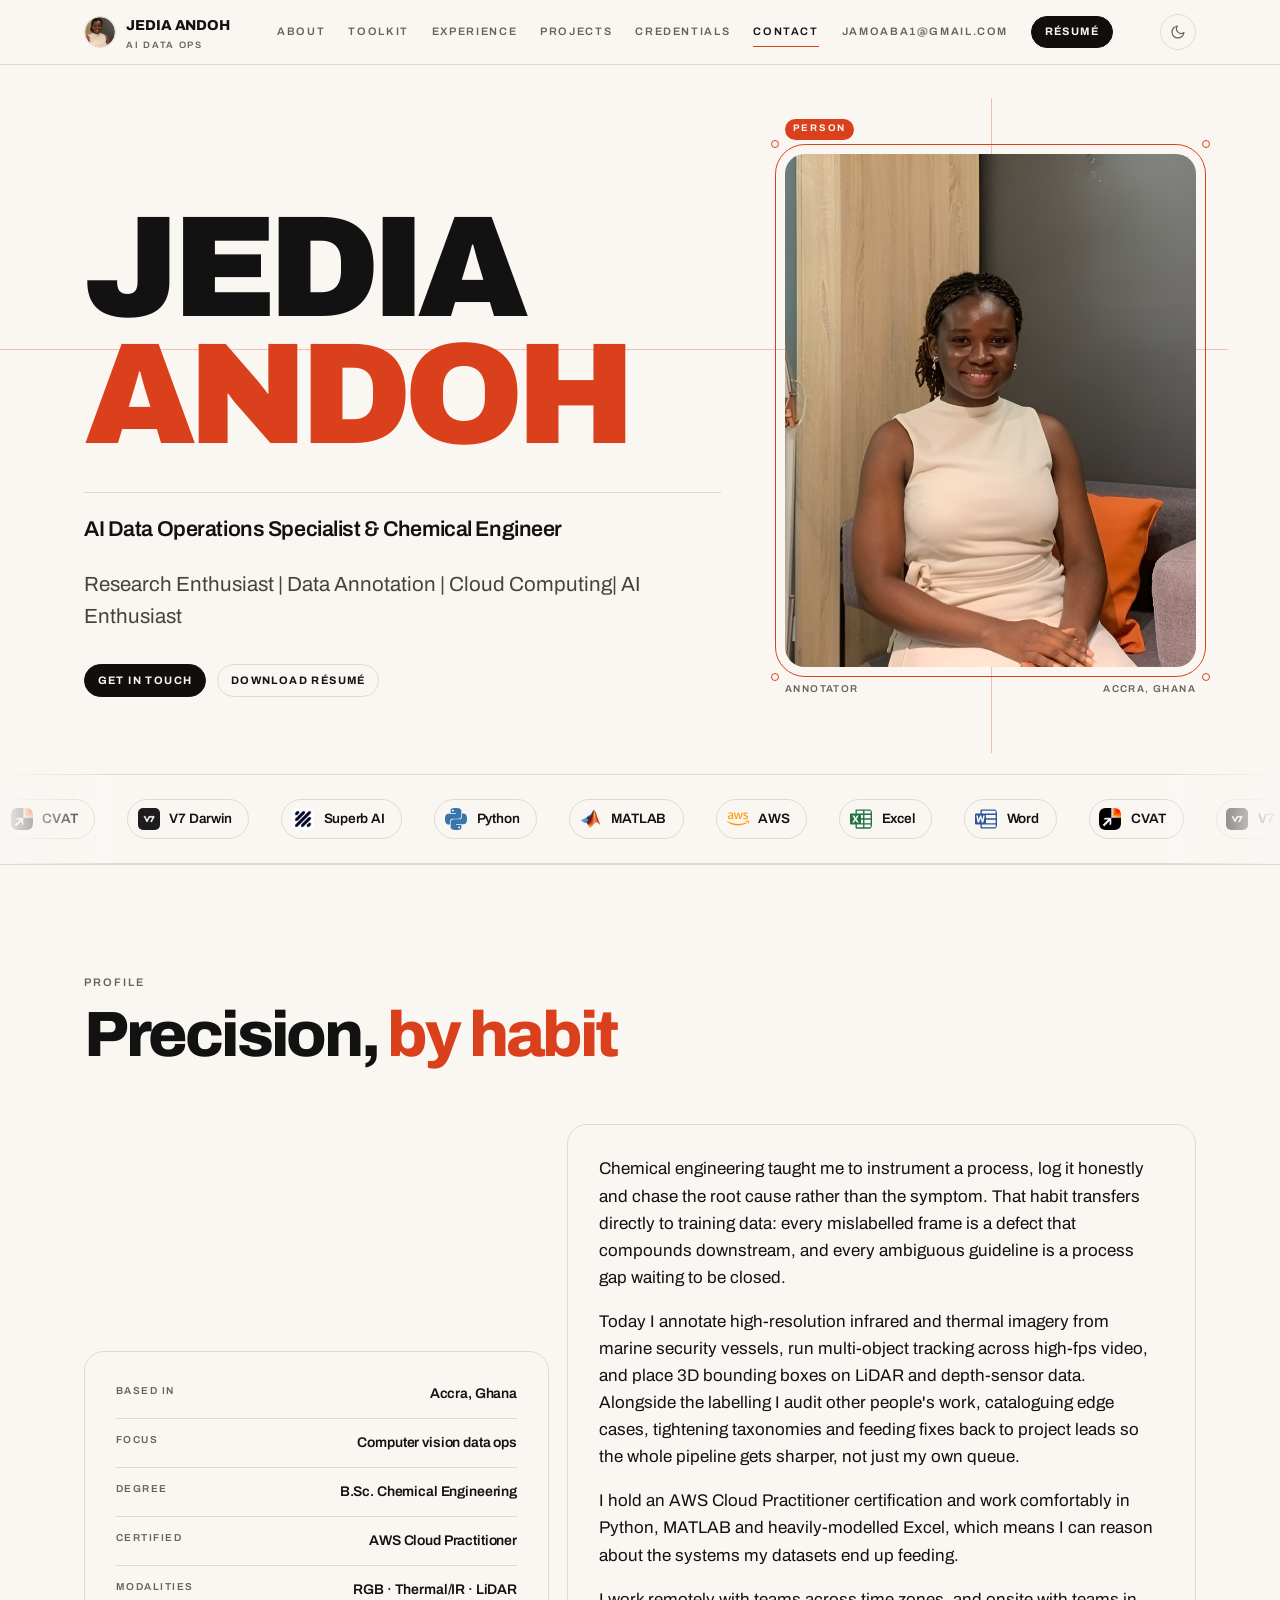
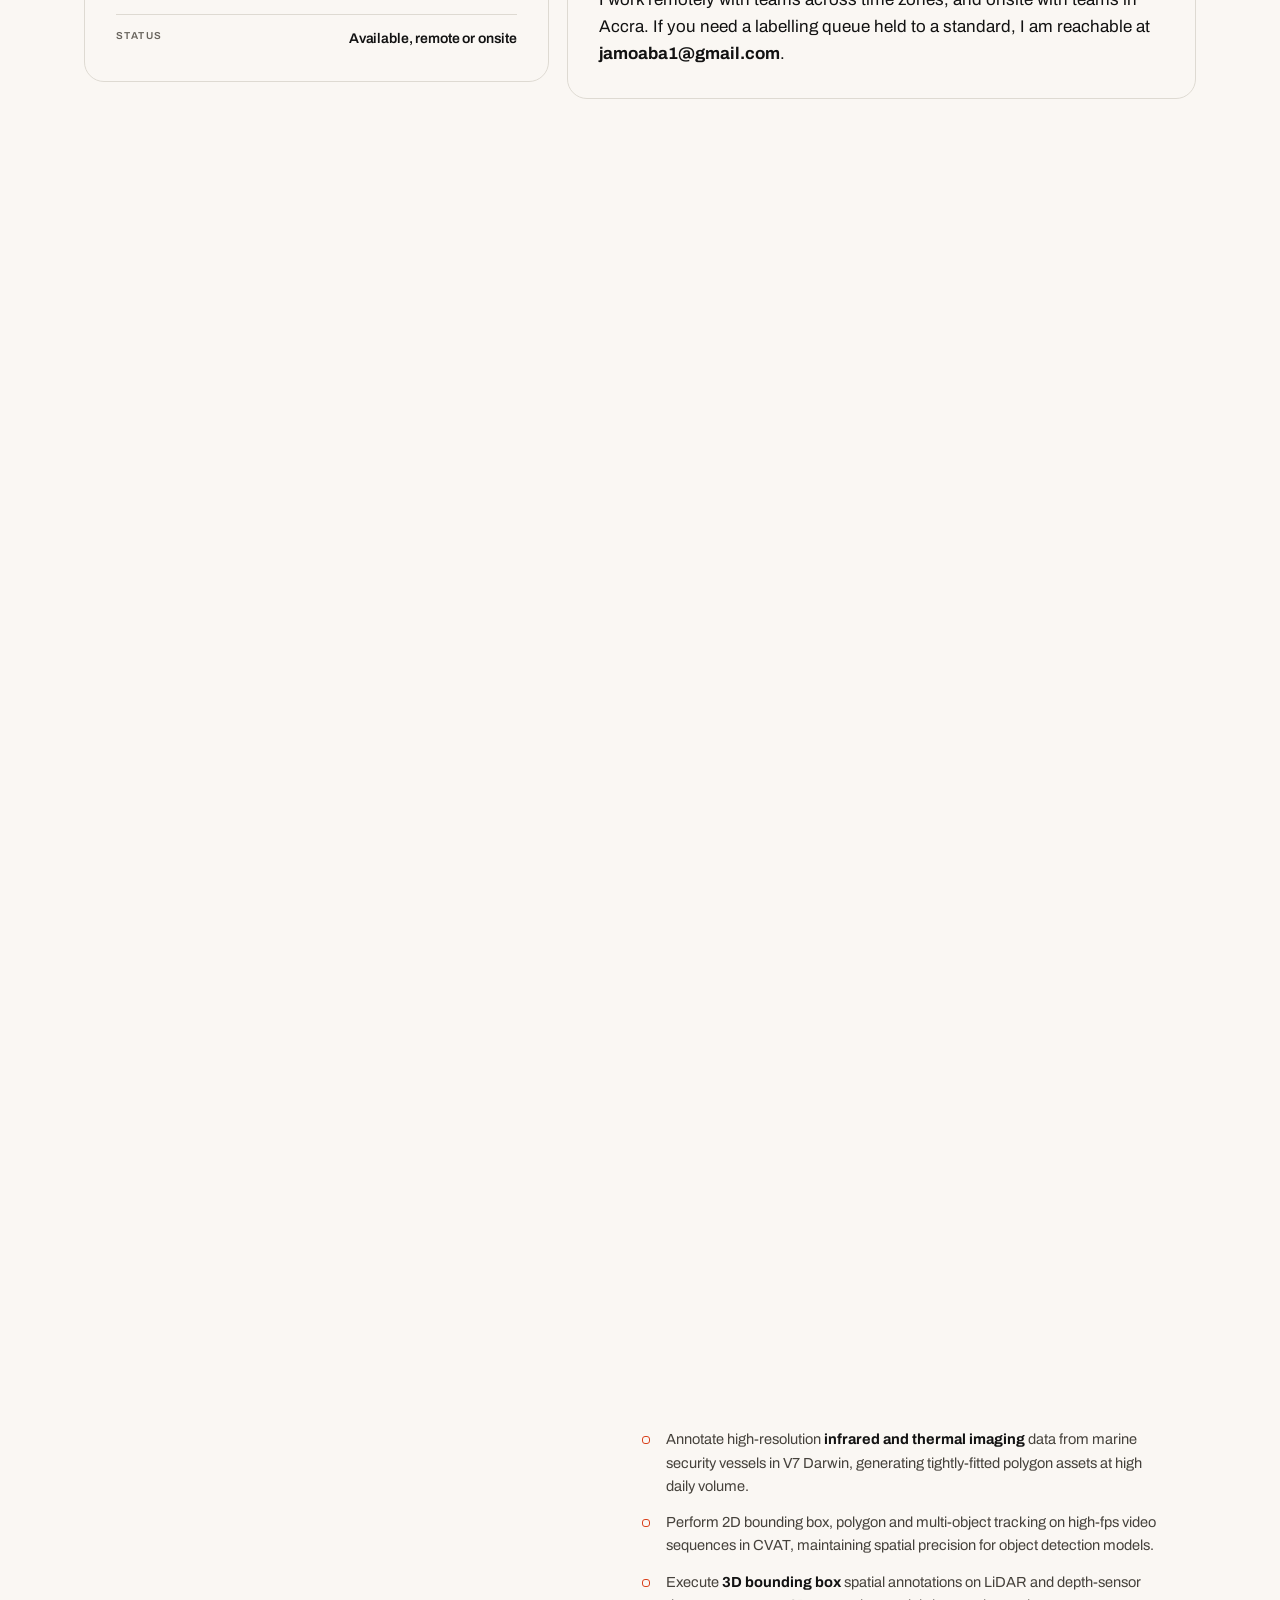
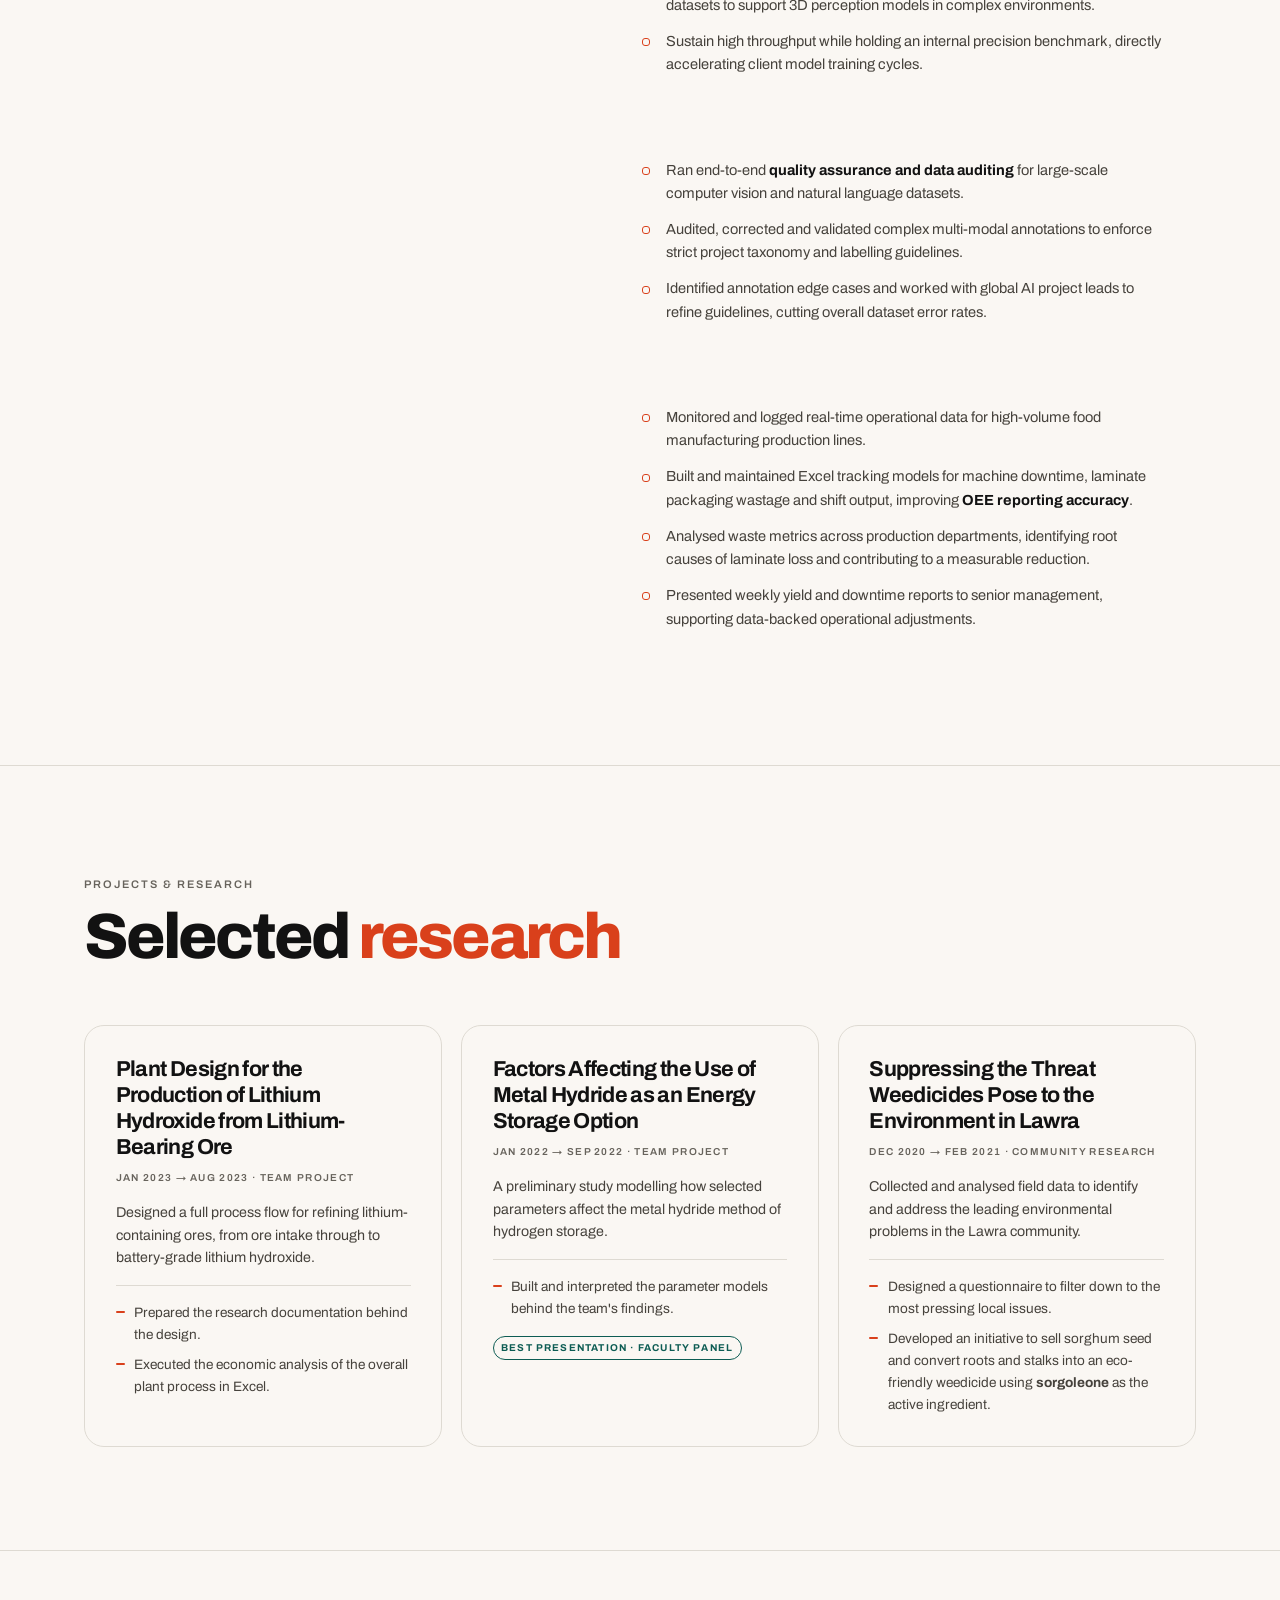
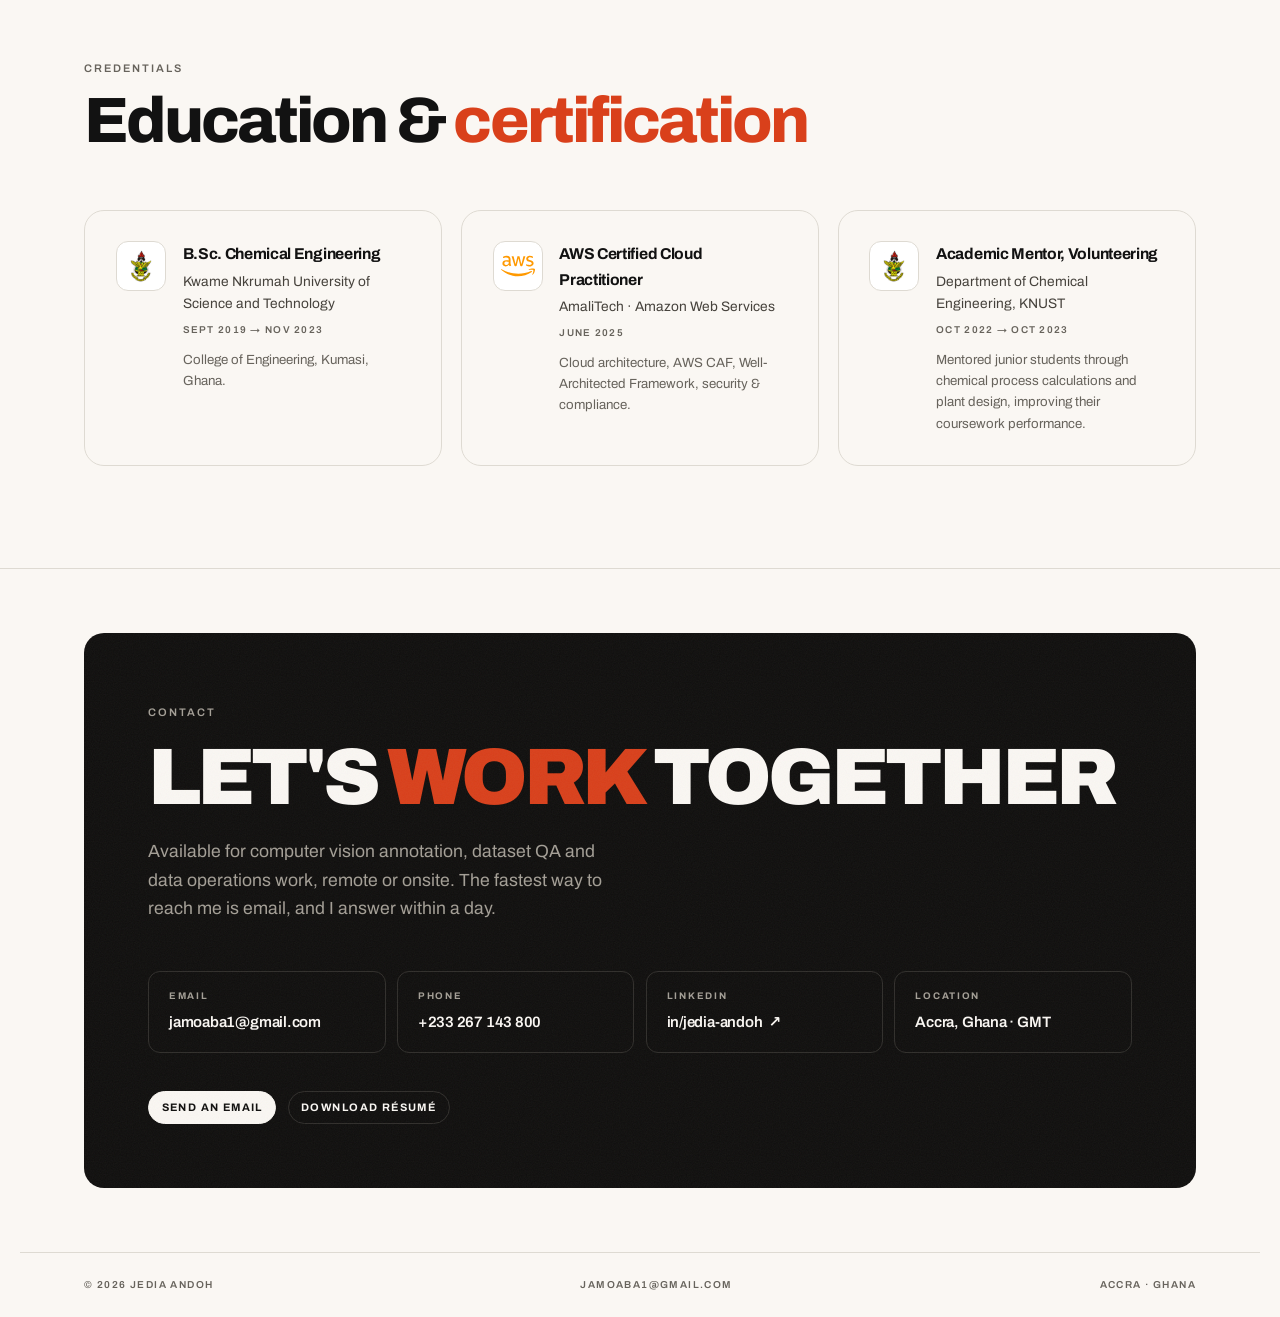
==== commit 7d868e00: "Update hero summary in index.html for clearer professional focus" ====
--- a/index.html
+++ b/index.html
@@ -112,9 +112,7 @@
           </div>
 
           <p class="lede hero-summary st">
-            I turn messy, unstructured visual data into production-ready training sets: polygons,
-            cuboids, point clouds and frame-by-frame tracking, held to a precision benchmark that
-            client models can actually train on.
+            Research Enthusiast | Data Annotation | Cloud Computing| AI Enthusiast
           </p>
 
           <div class="hero-cta st">
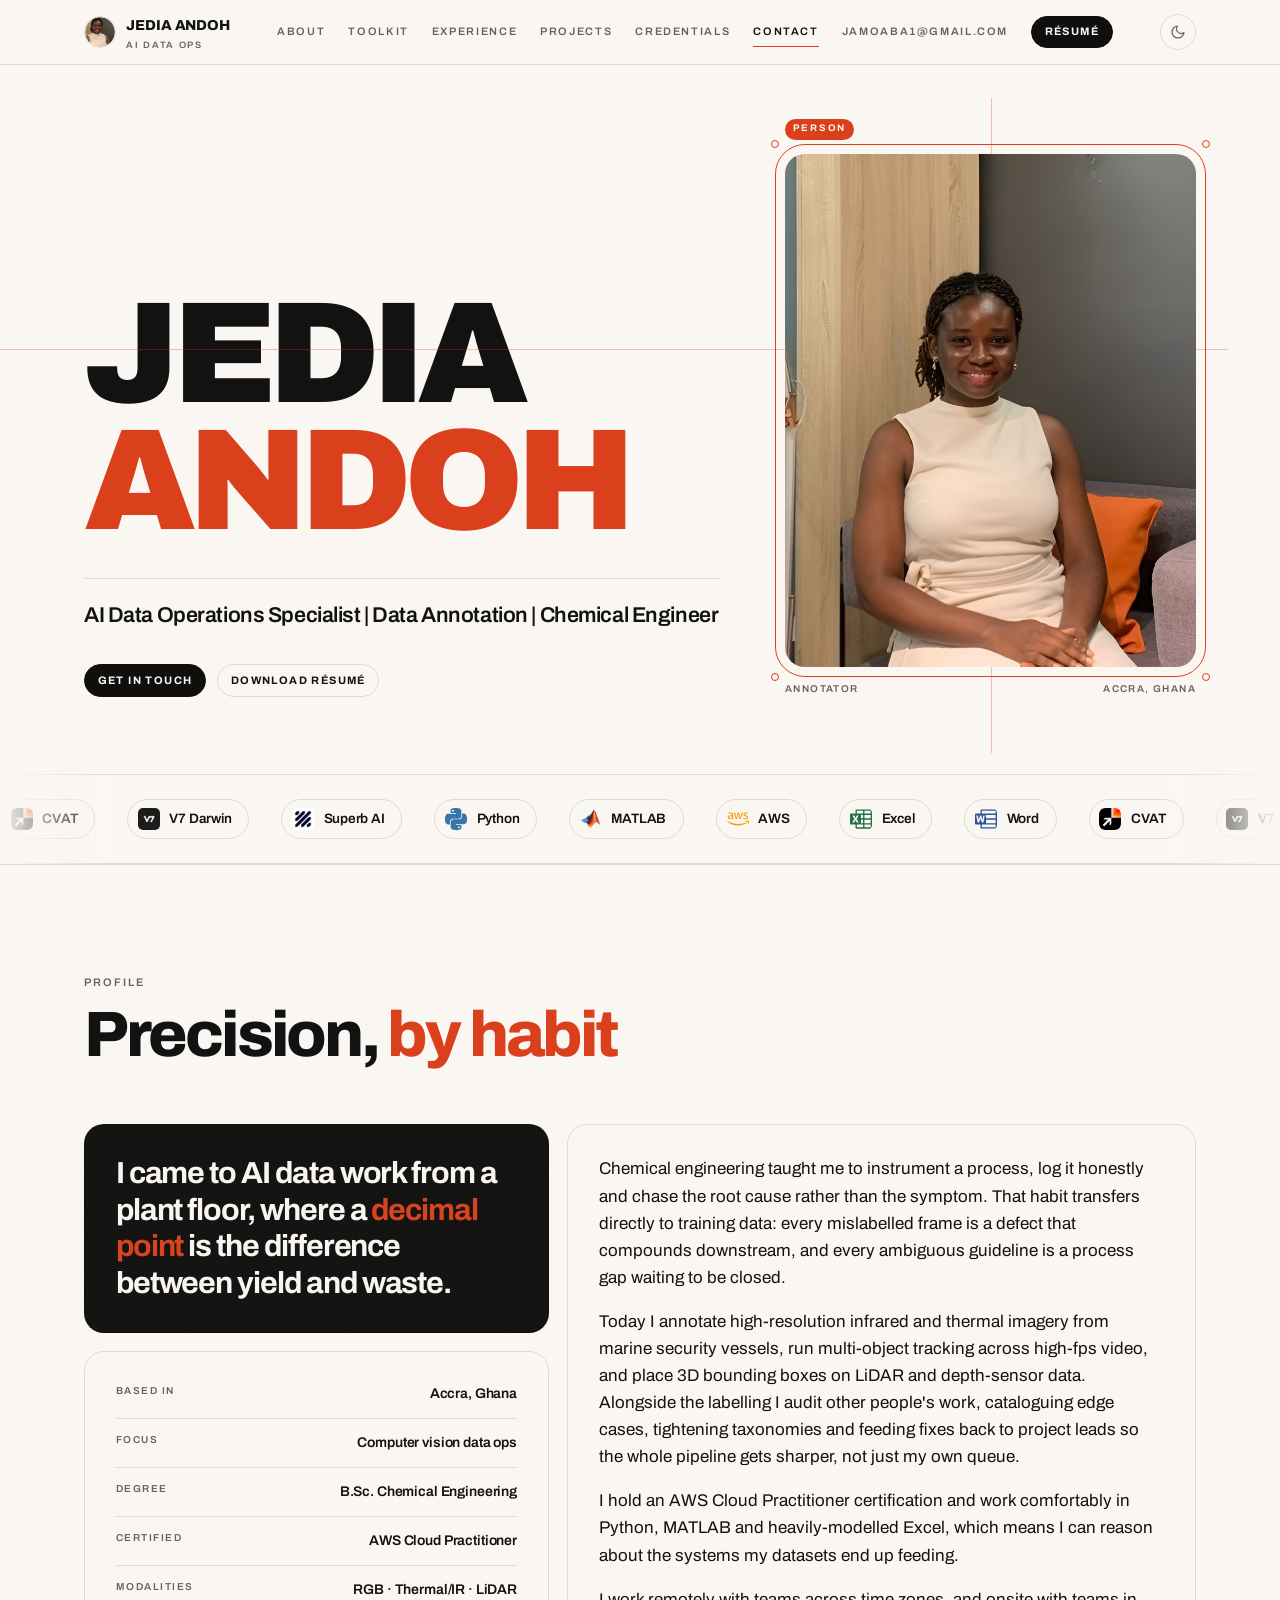
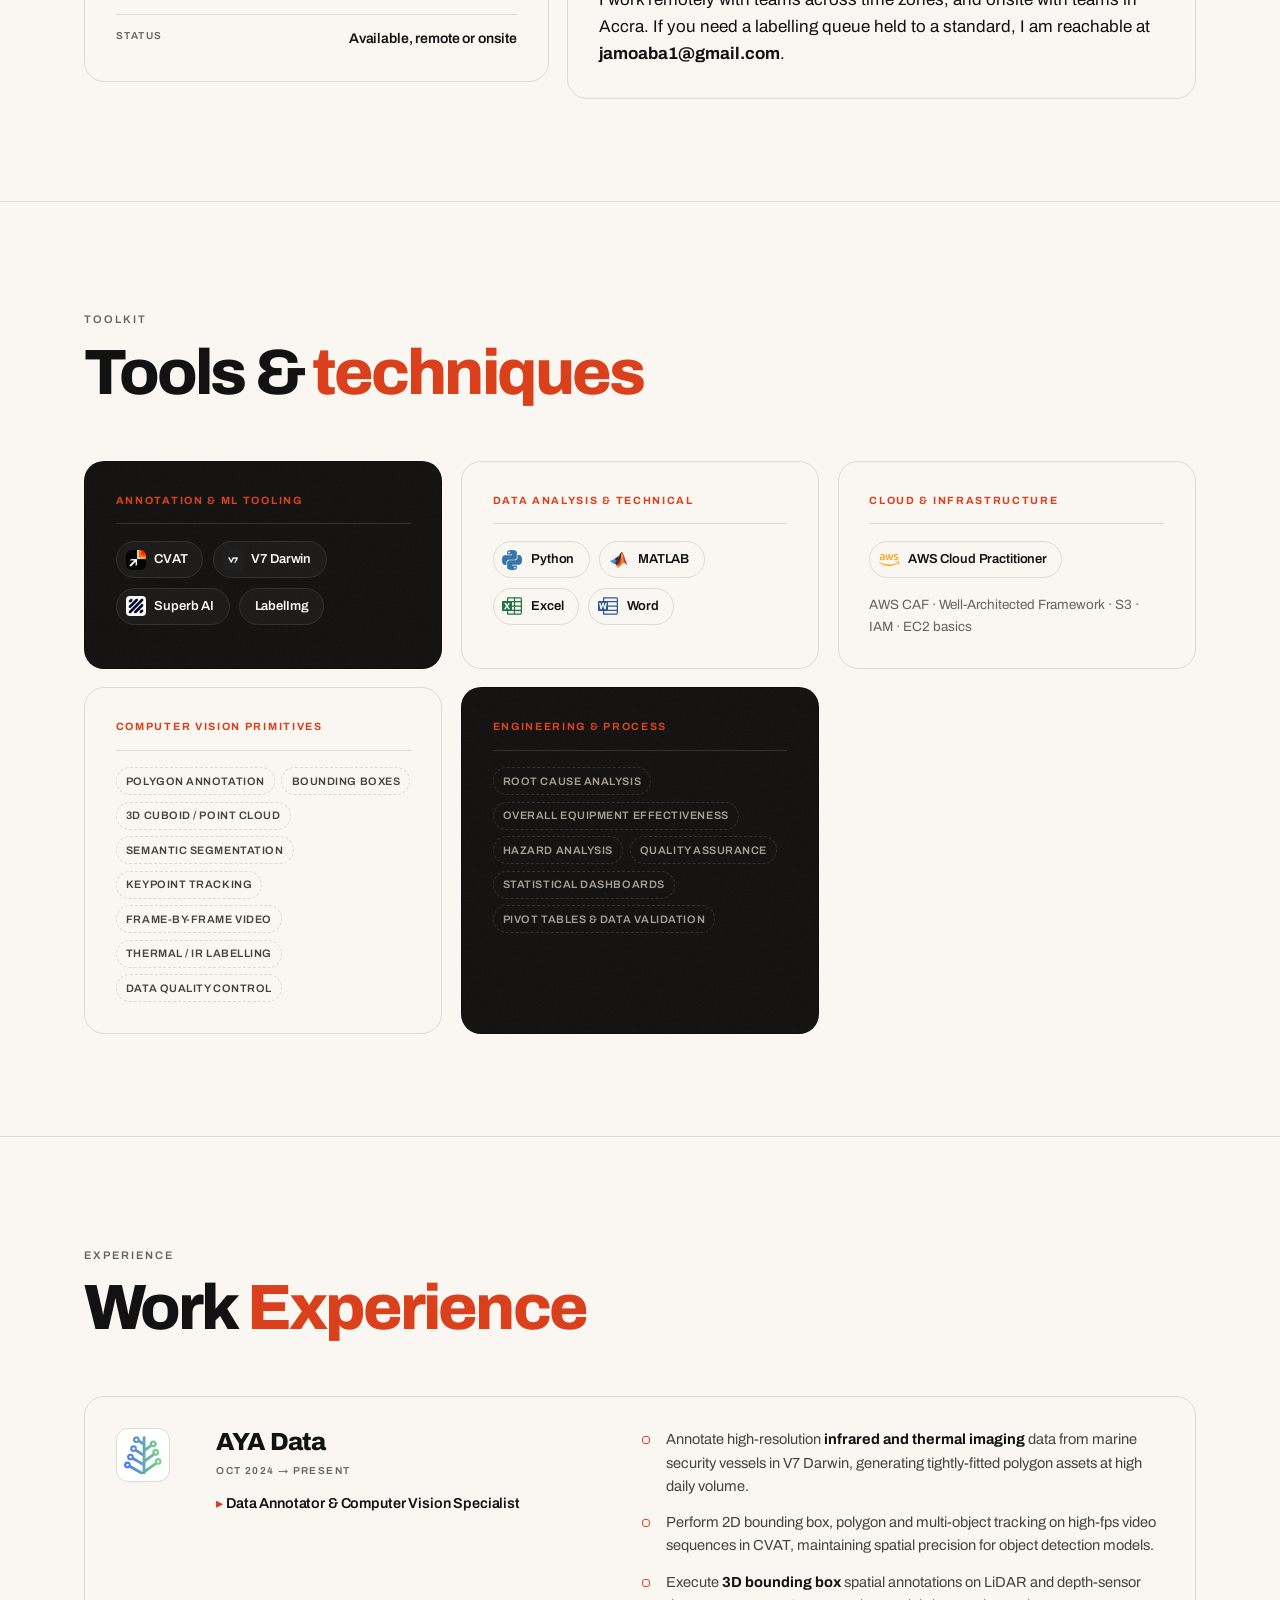
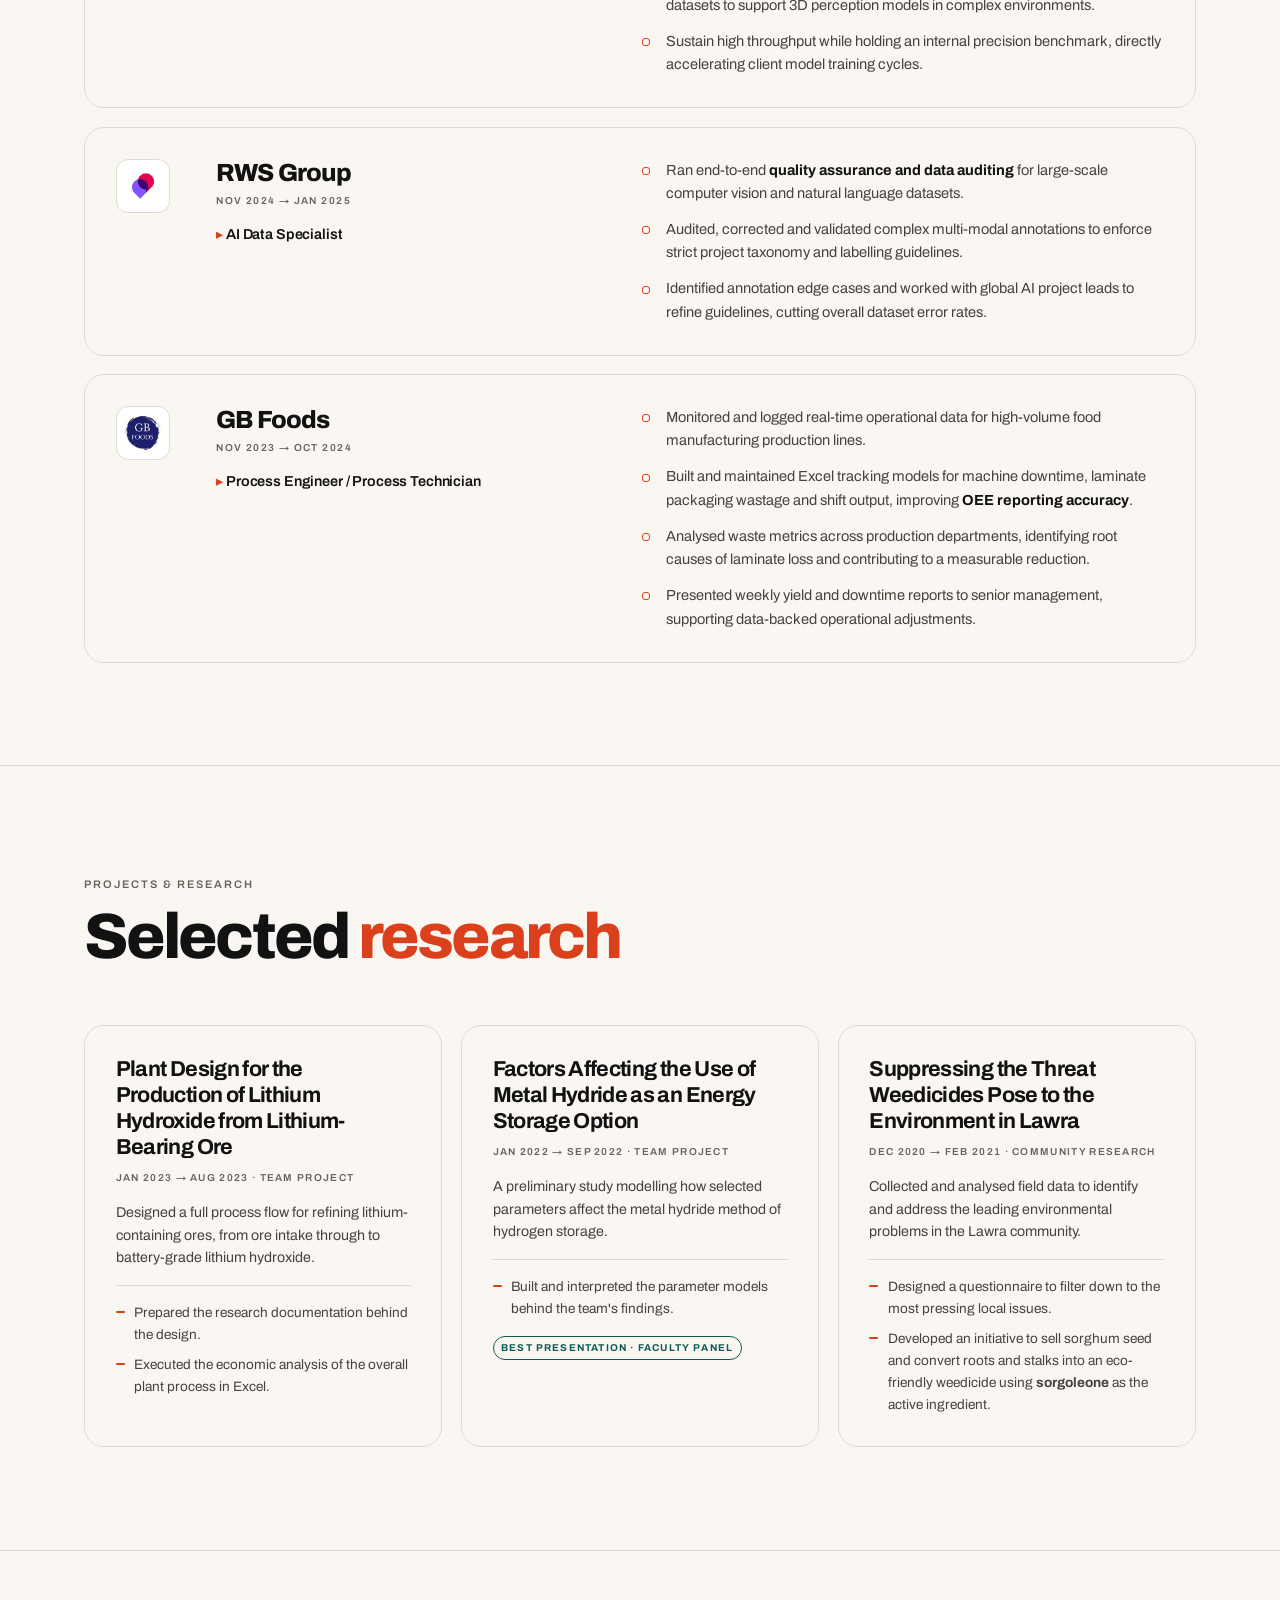
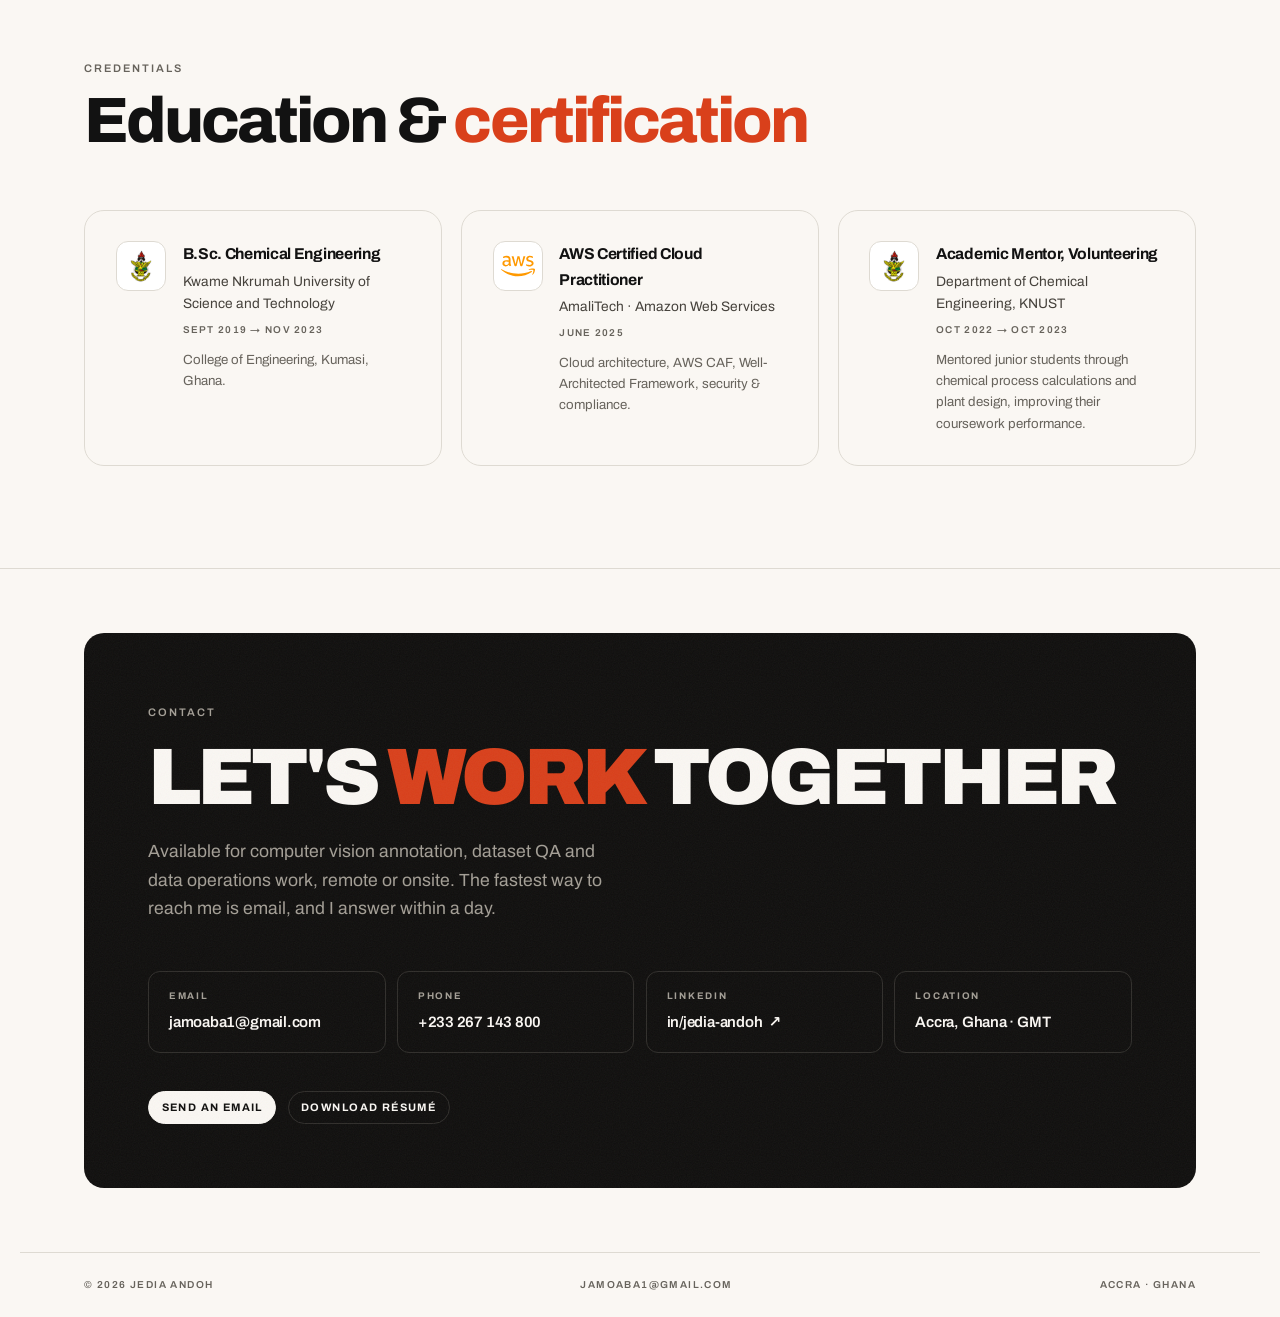
==== commit 9ccda78b: "Update hero role description for clarity and enhance summary visibility" ====
--- a/index.html
+++ b/index.html
@@ -108,12 +108,12 @@
           </h1>
 
           <div class="hero-role st">
-            <span class="role-main">AI Data Operations Specialist &amp; Chemical Engineer</span>
-          </div>
-
-          <p class="lede hero-summary st">
+            <span class="role-main">AI Data Operations Specialist | Data Annotation | Chemical Engineer</span>
+          </div>
+
+          <!-- <p class="lede hero-summary st">
             Research Enthusiast | Data Annotation | Cloud Computing| AI Enthusiast
-          </p>
+          </p> -->
 
           <div class="hero-cta st">
             <a class="btn" href="#contact">Get in touch</a>
--- a/assets/css/styles.css
+++ b/assets/css/styles.css
@@ -791,10 +791,30 @@
   .hero-summary { margin-inline: auto; }
   .hero-cta { justify-content: center; }
 
-  .portrait-wrap { max-width: 100%; margin-inline: auto; }
-  .portrait-meta { justify-content: center; gap: 0.9rem; }
-  .portrait-meta span + span::before { content: "\00B7"; margin-right: 0.9rem; color: var(--line); }
-  .guide { display: none; }
+  /* stacked hero on phones: name, portrait, then the rest of the copy */
+  .hero { padding-top: calc(64px + 1.5rem); }
+  .hero-grid { display: flex; flex-direction: column; align-items: center; gap: 0; }
+  /* let the copy block's children order individually around the portrait */
+  .hero-grid > div:first-child { display: contents; }
+  .hero h1 { order: 1; text-align: center; }
+  .hero-role { order: 3; justify-content: center; text-align: center; margin-top: 1.75rem; }
+  .hero-summary { order: 4; text-align: center; }
+  .hero-cta { order: 5; justify-content: center; }
+  .hero h1, .hero-role, .hero-summary, .hero-cta { width: 100%; }
+
+  .portrait-wrap {
+    order: 2;
+    width: min(86vw, 360px);
+    max-width: none;
+    margin-top: 1.75rem;
+    margin-inline: auto;
+    animation-delay: 0.05s;
+  }
+  .portrait { aspect-ratio: 1 / 1; }
+  .portrait img { object-position: 46% 18%; }
+  /* strip the annotation motif on phones — just the photo */
+  .guide, .portrait-meta, .alabel, .handle { display: none; }
+  .abox::before { content: none; }
 
   .sec-head { justify-content: center; text-align: center; }
   .sec-head .sec-note { margin-inline: auto; }
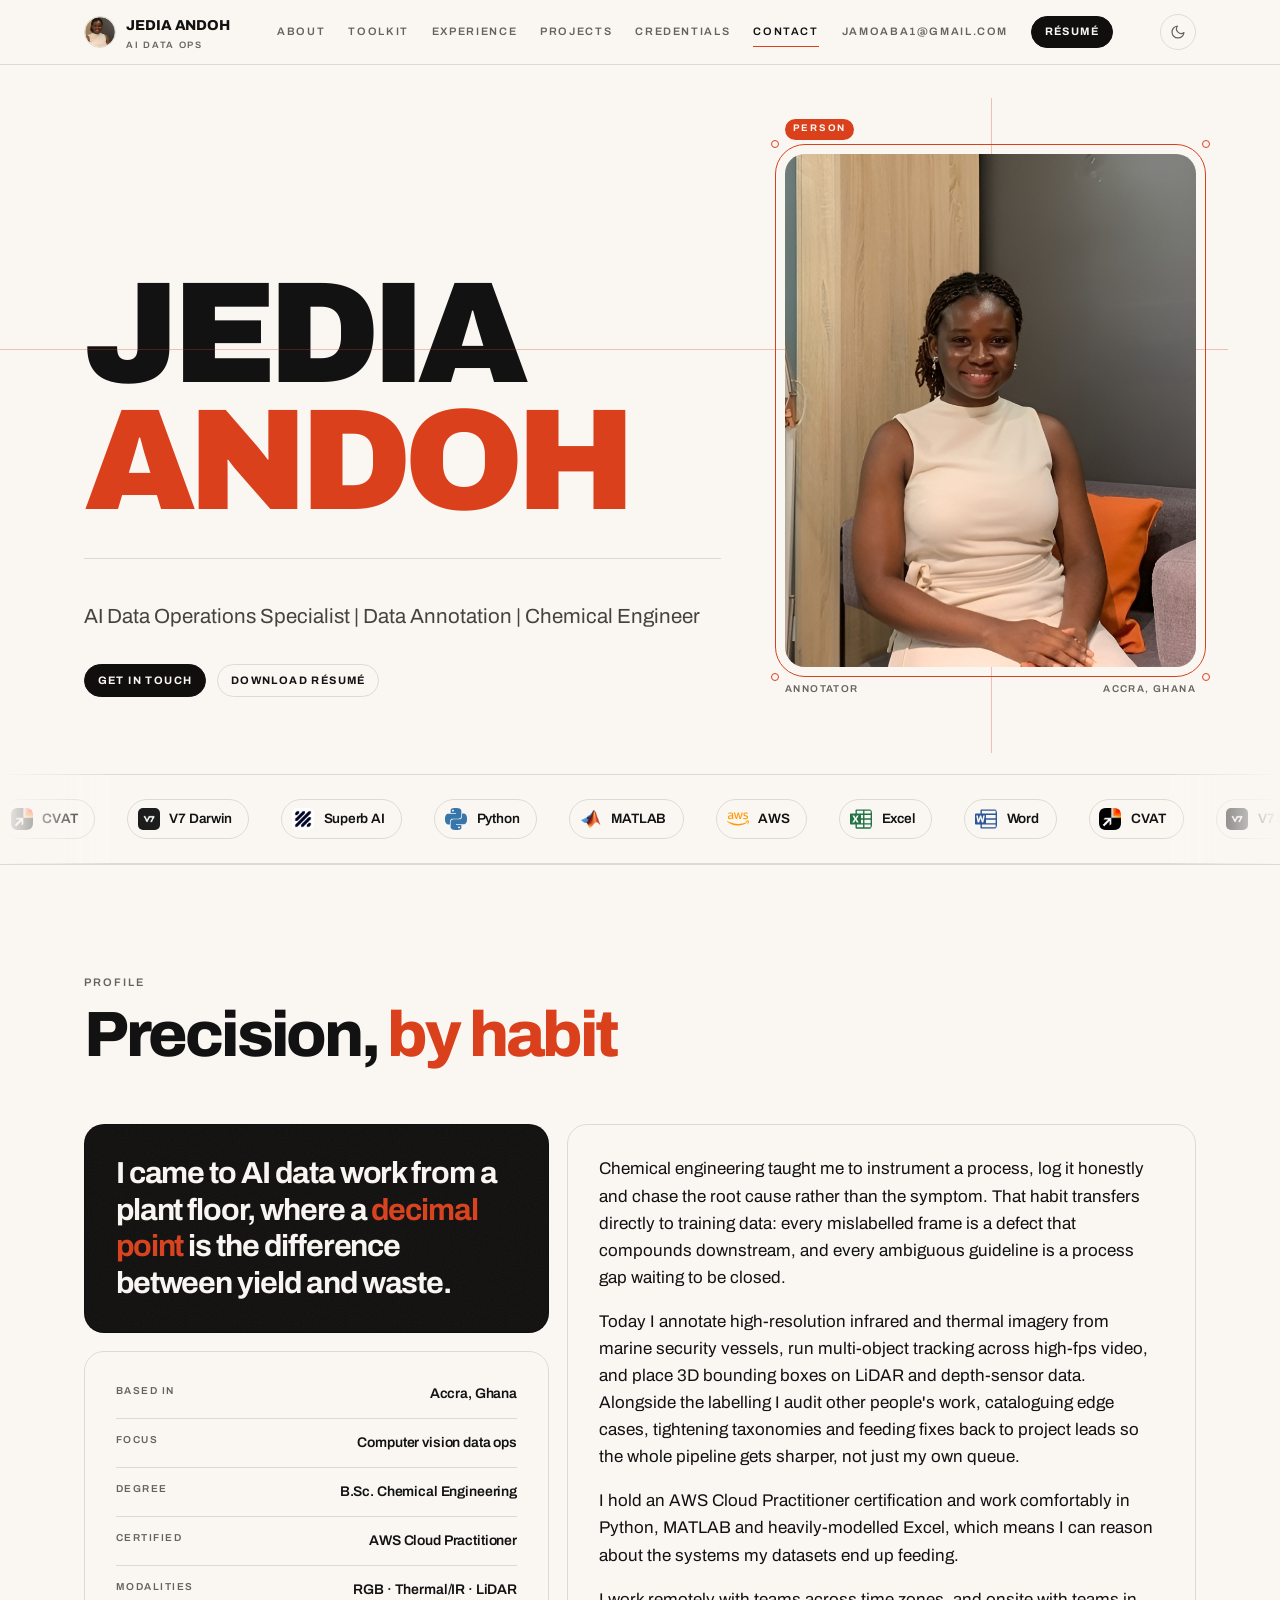
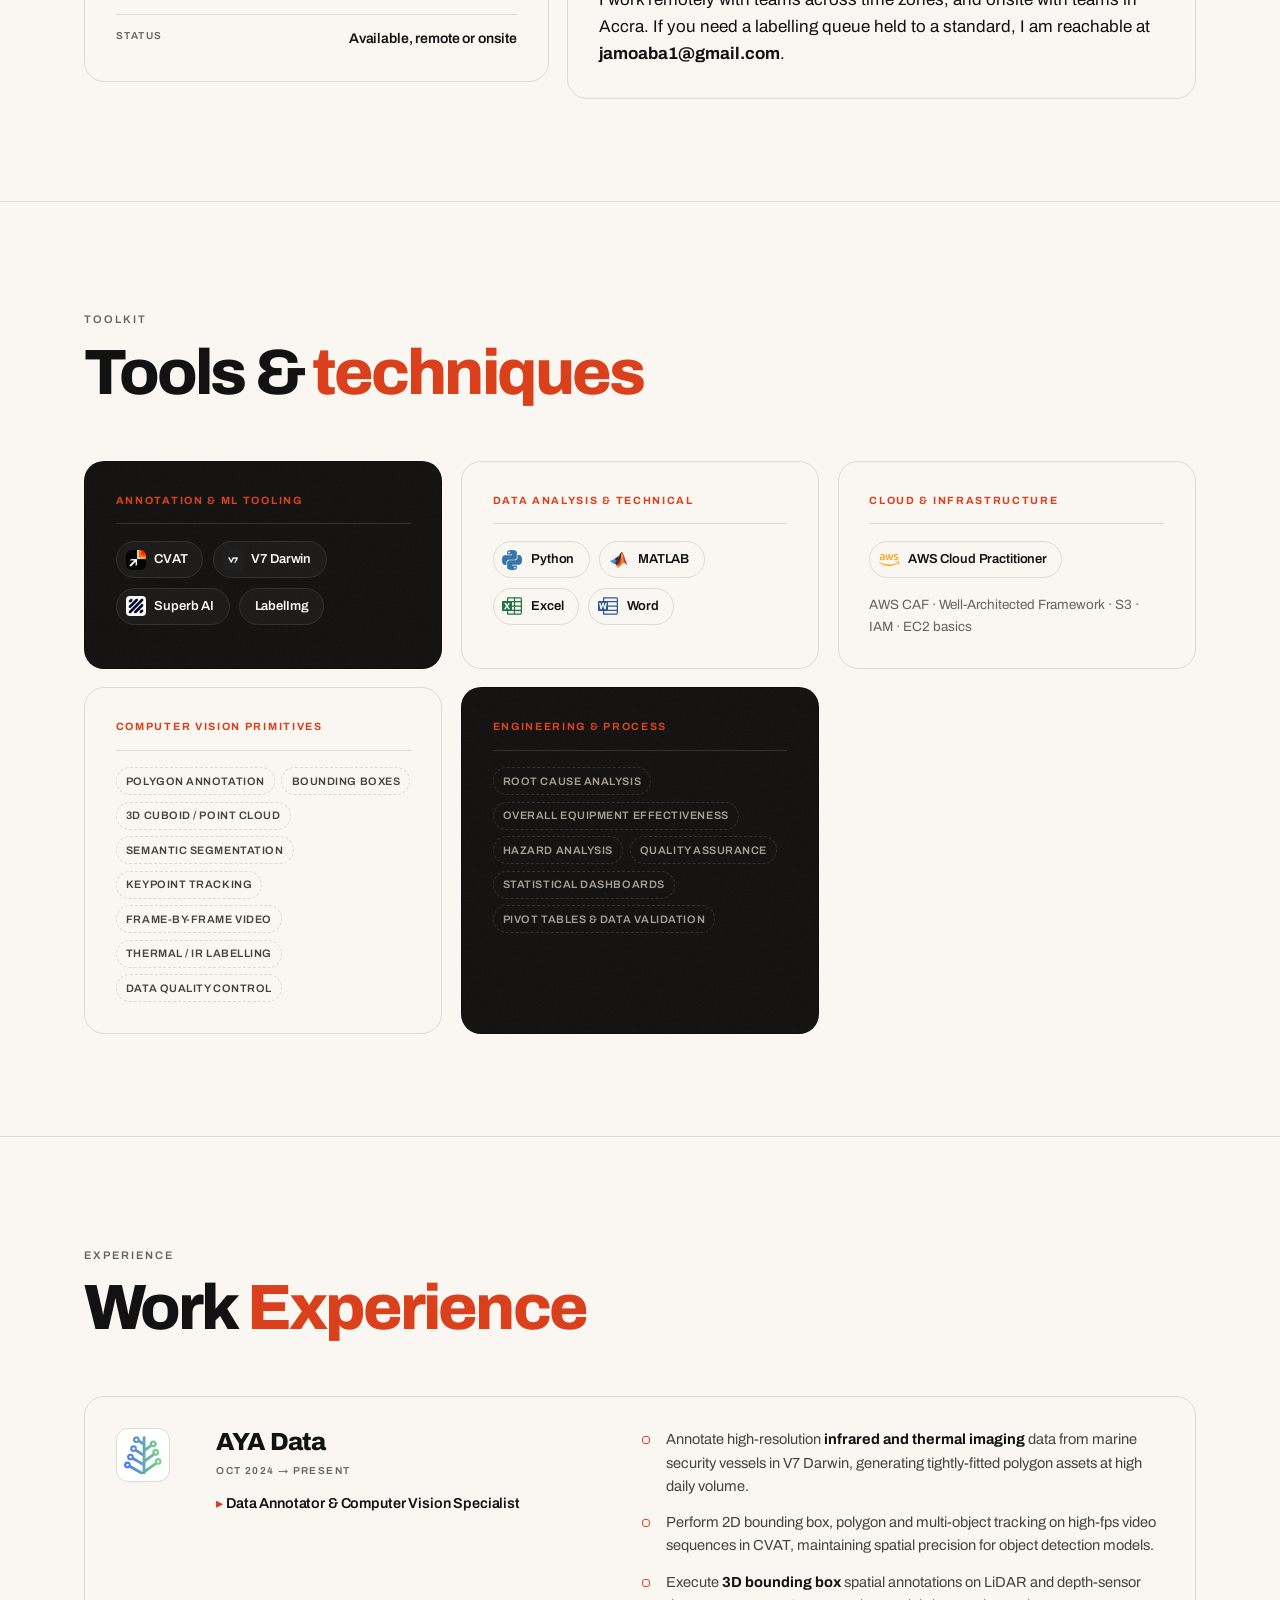
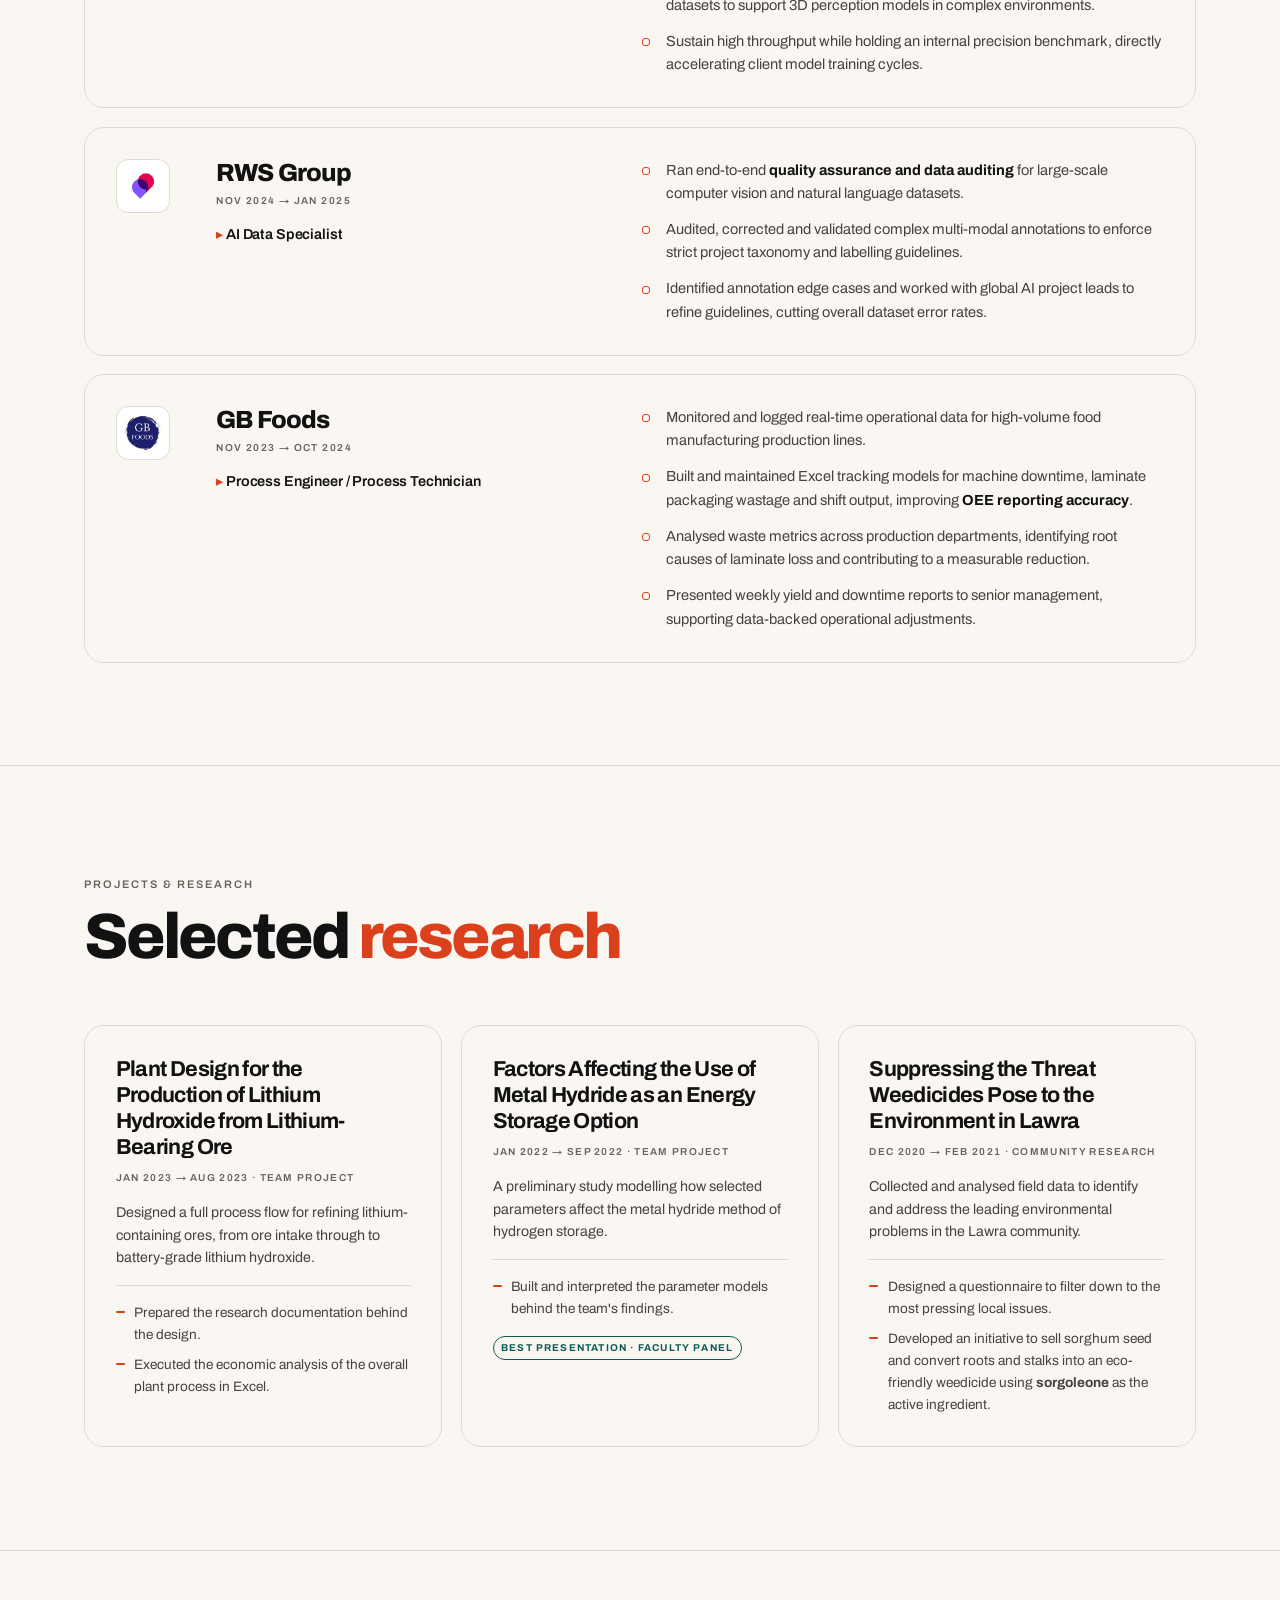
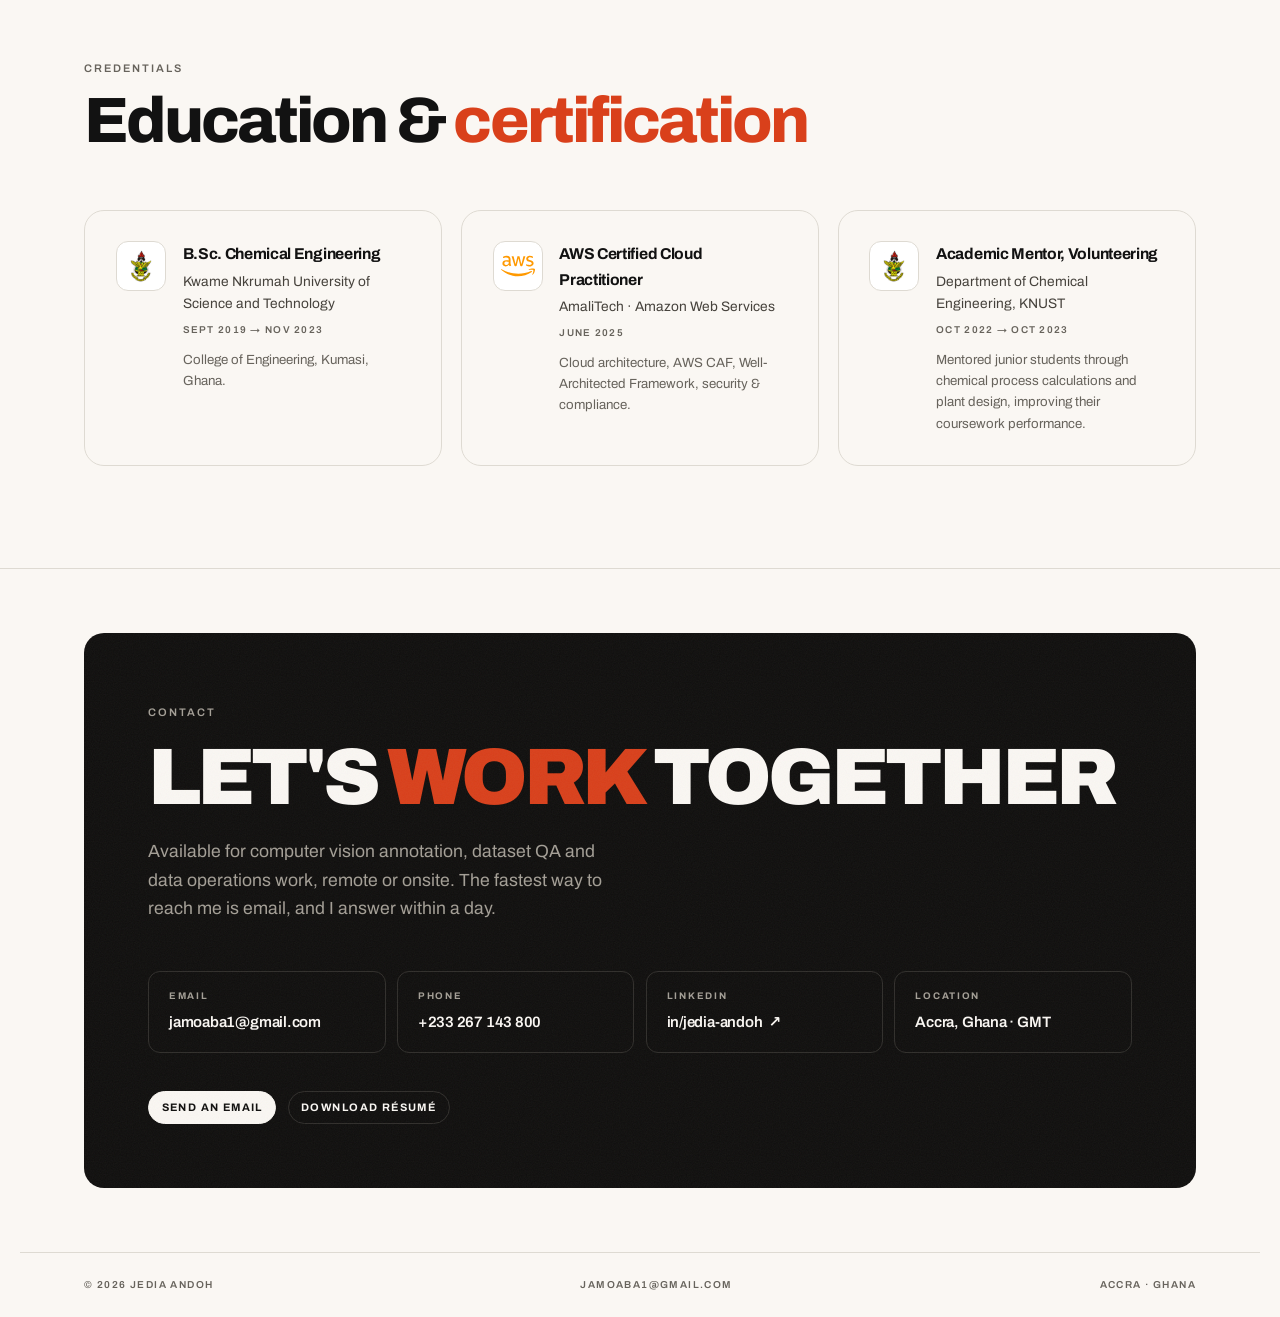
==== commit 4bb5f575: "Update hero role description for improved clarity and semantic structure" ====
--- a/index.html
+++ b/index.html
@@ -108,7 +108,7 @@
           </h1>
 
           <div class="hero-role st">
-            <span class="role-main">AI Data Operations Specialist | Data Annotation | Chemical Engineer</span>
+            <span class="lede hero-summary st">AI Data Operations Specialist | Data Annotation | Chemical Engineer</span>
           </div>
 
           <!-- <p class="lede hero-summary st">
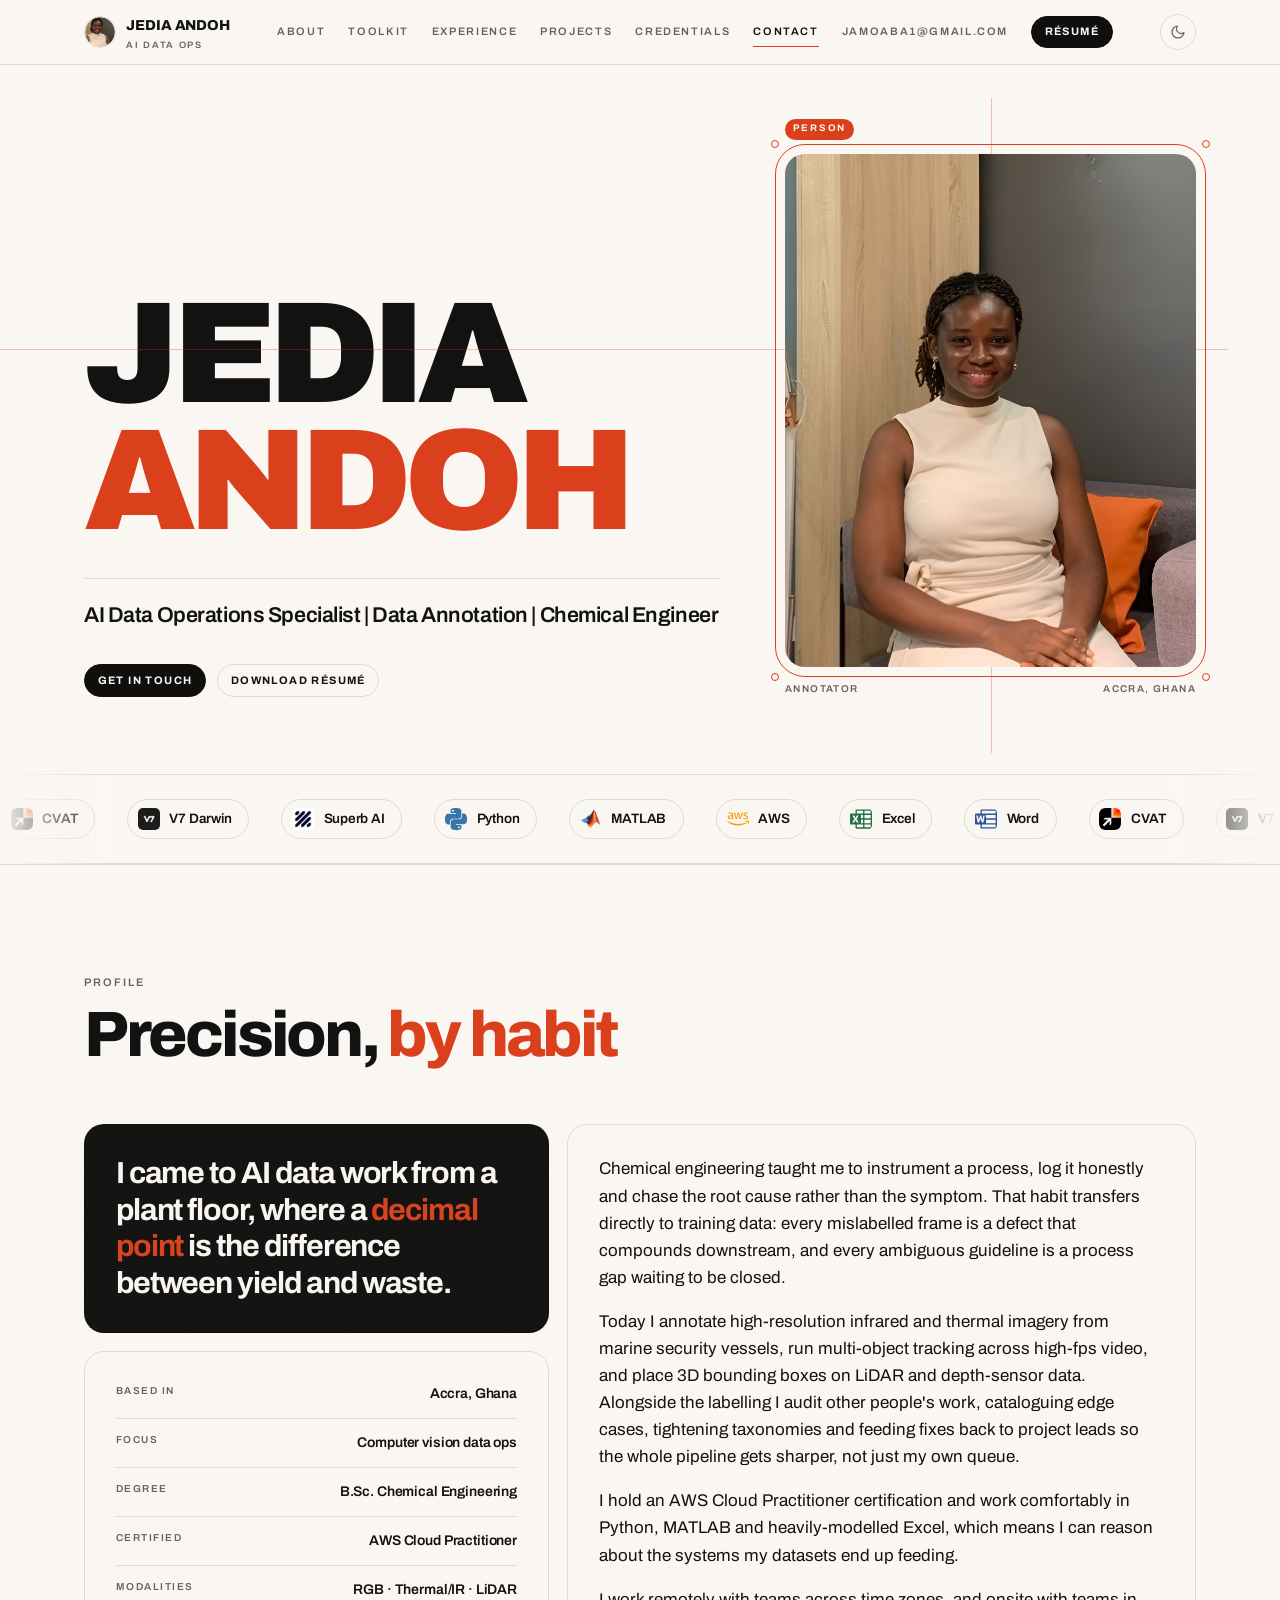
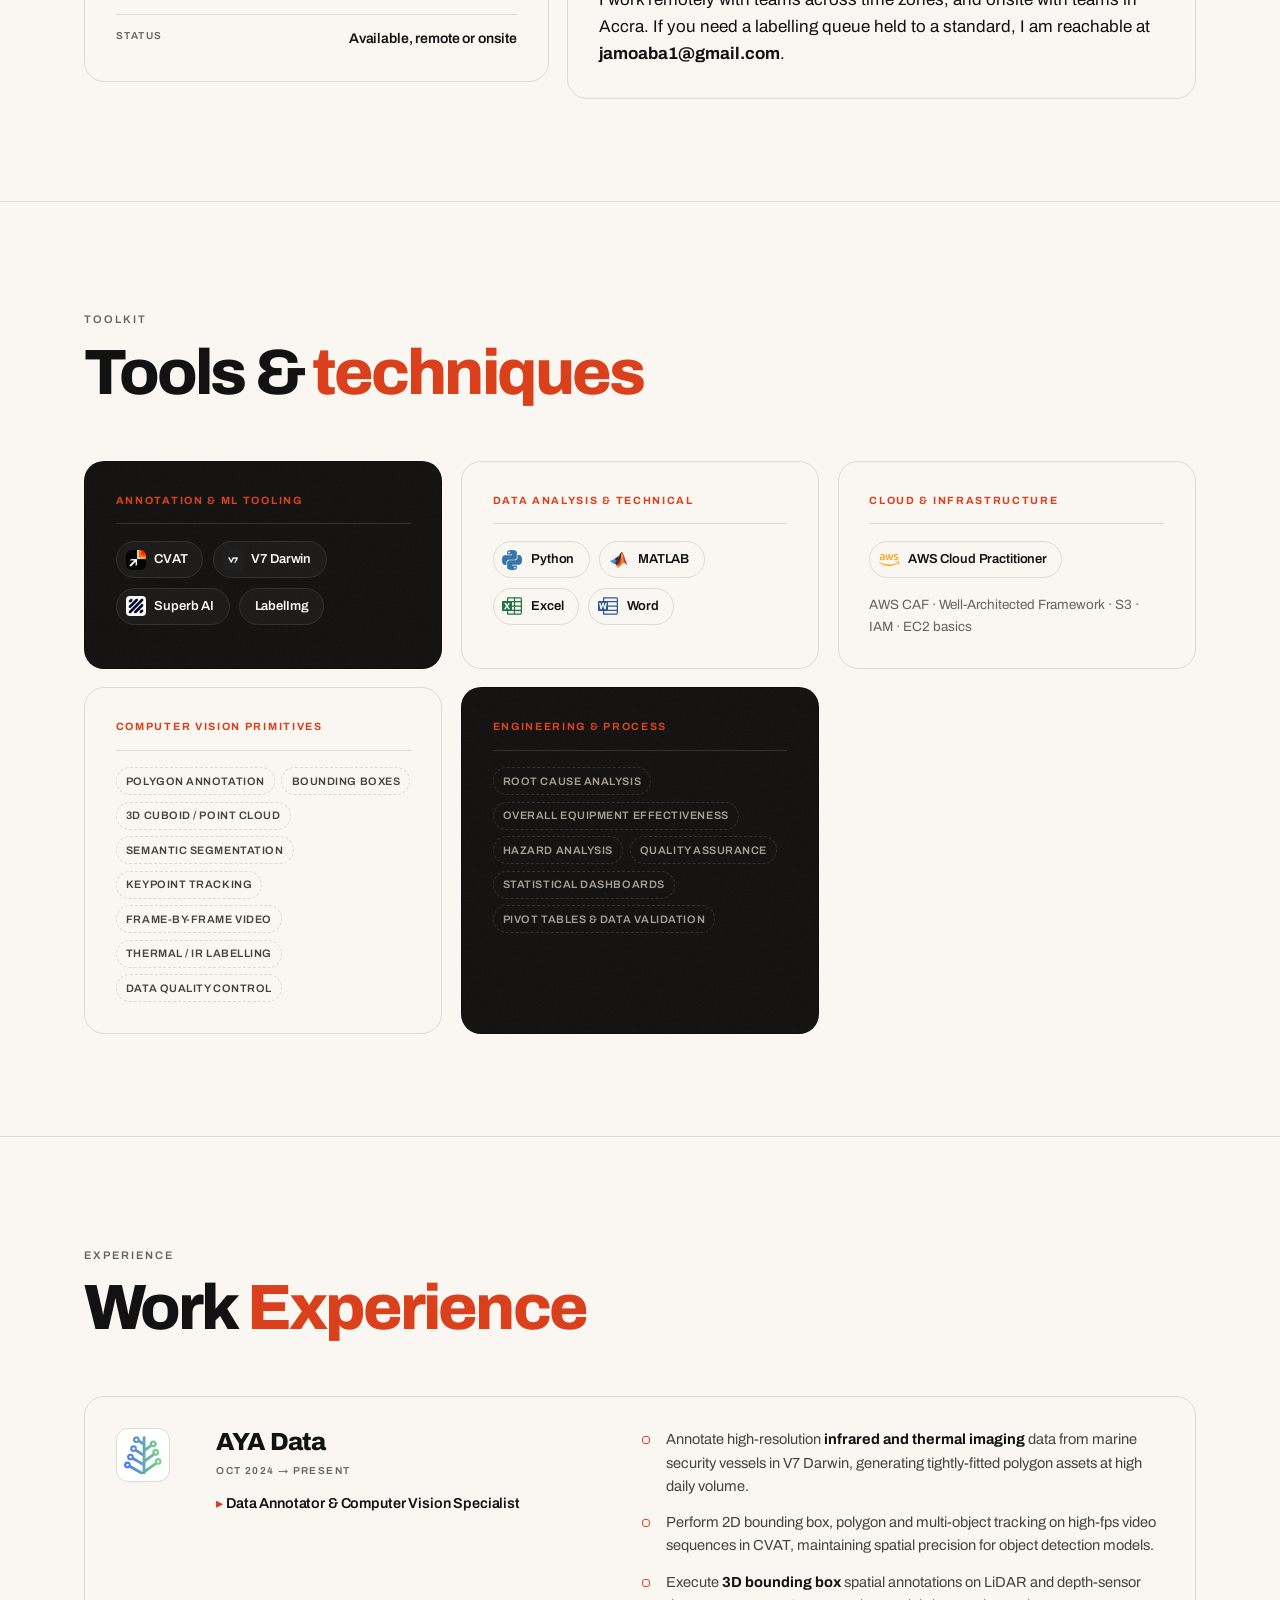
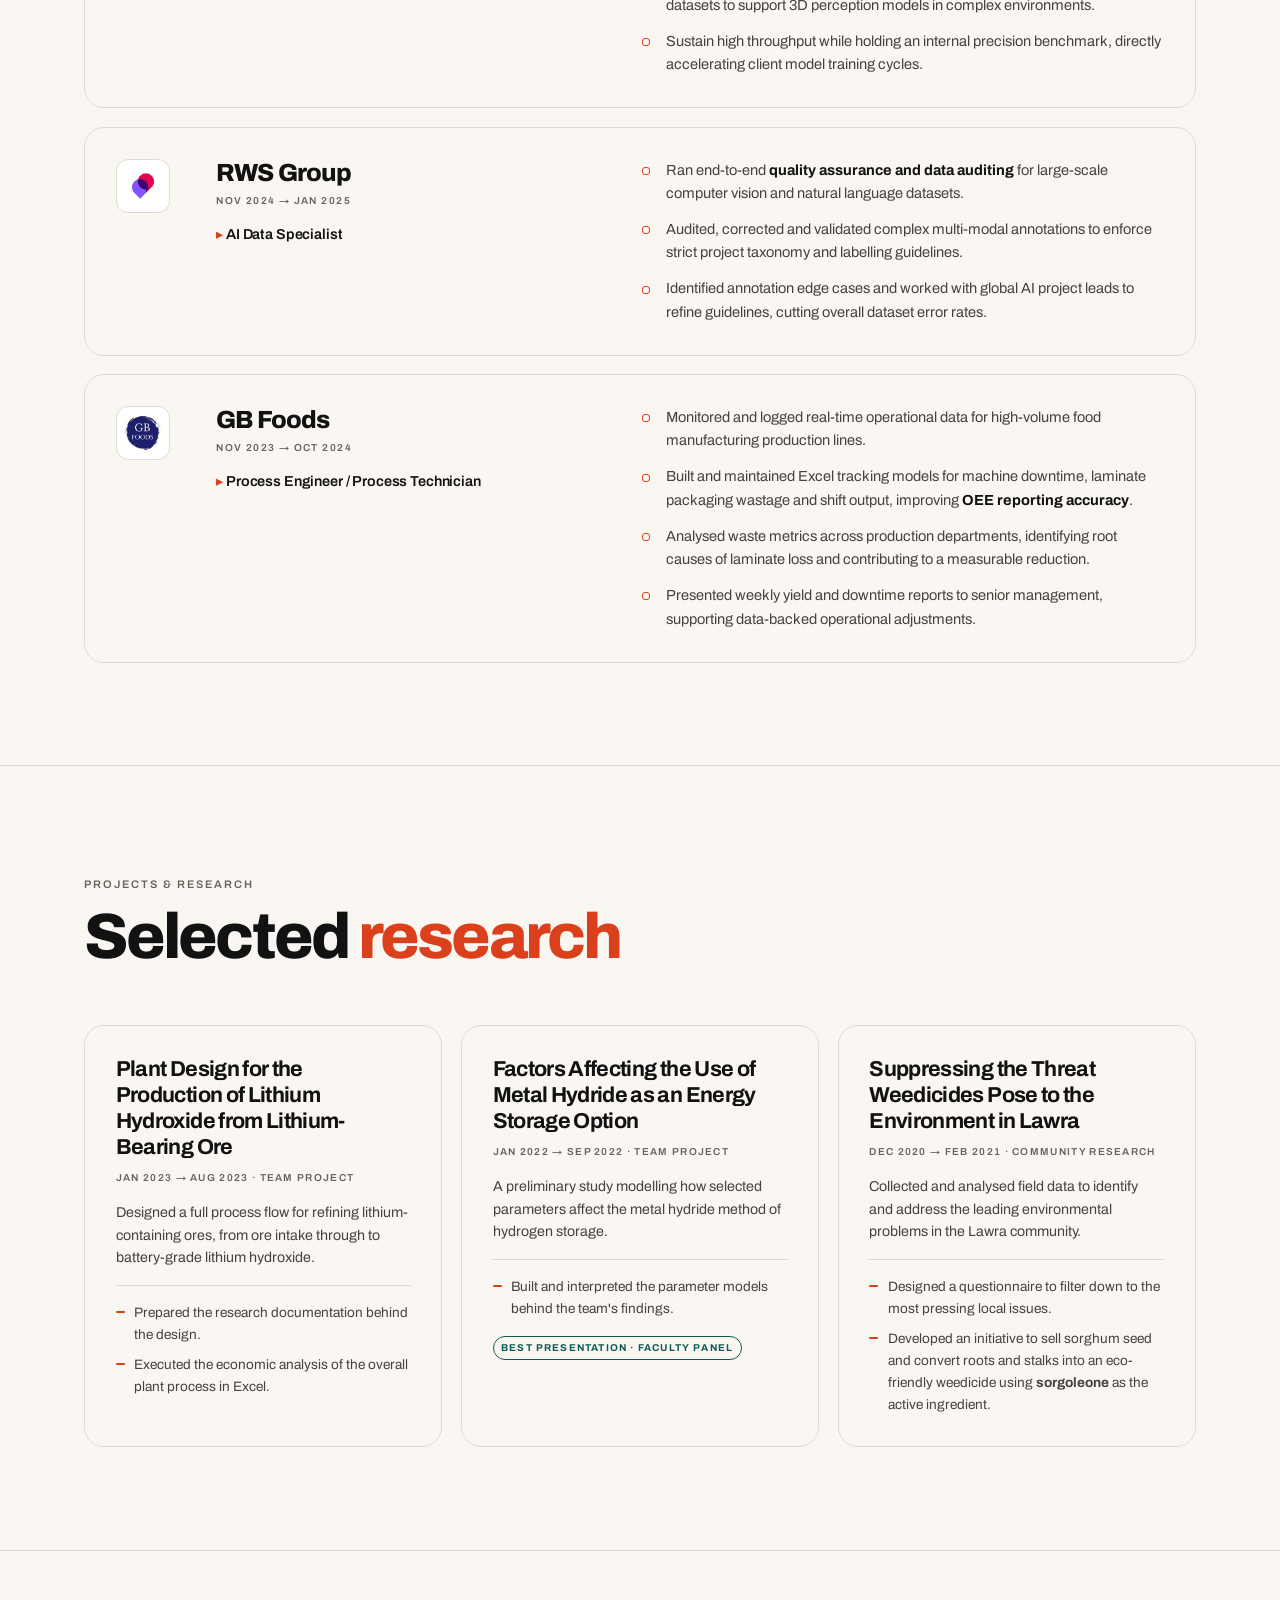
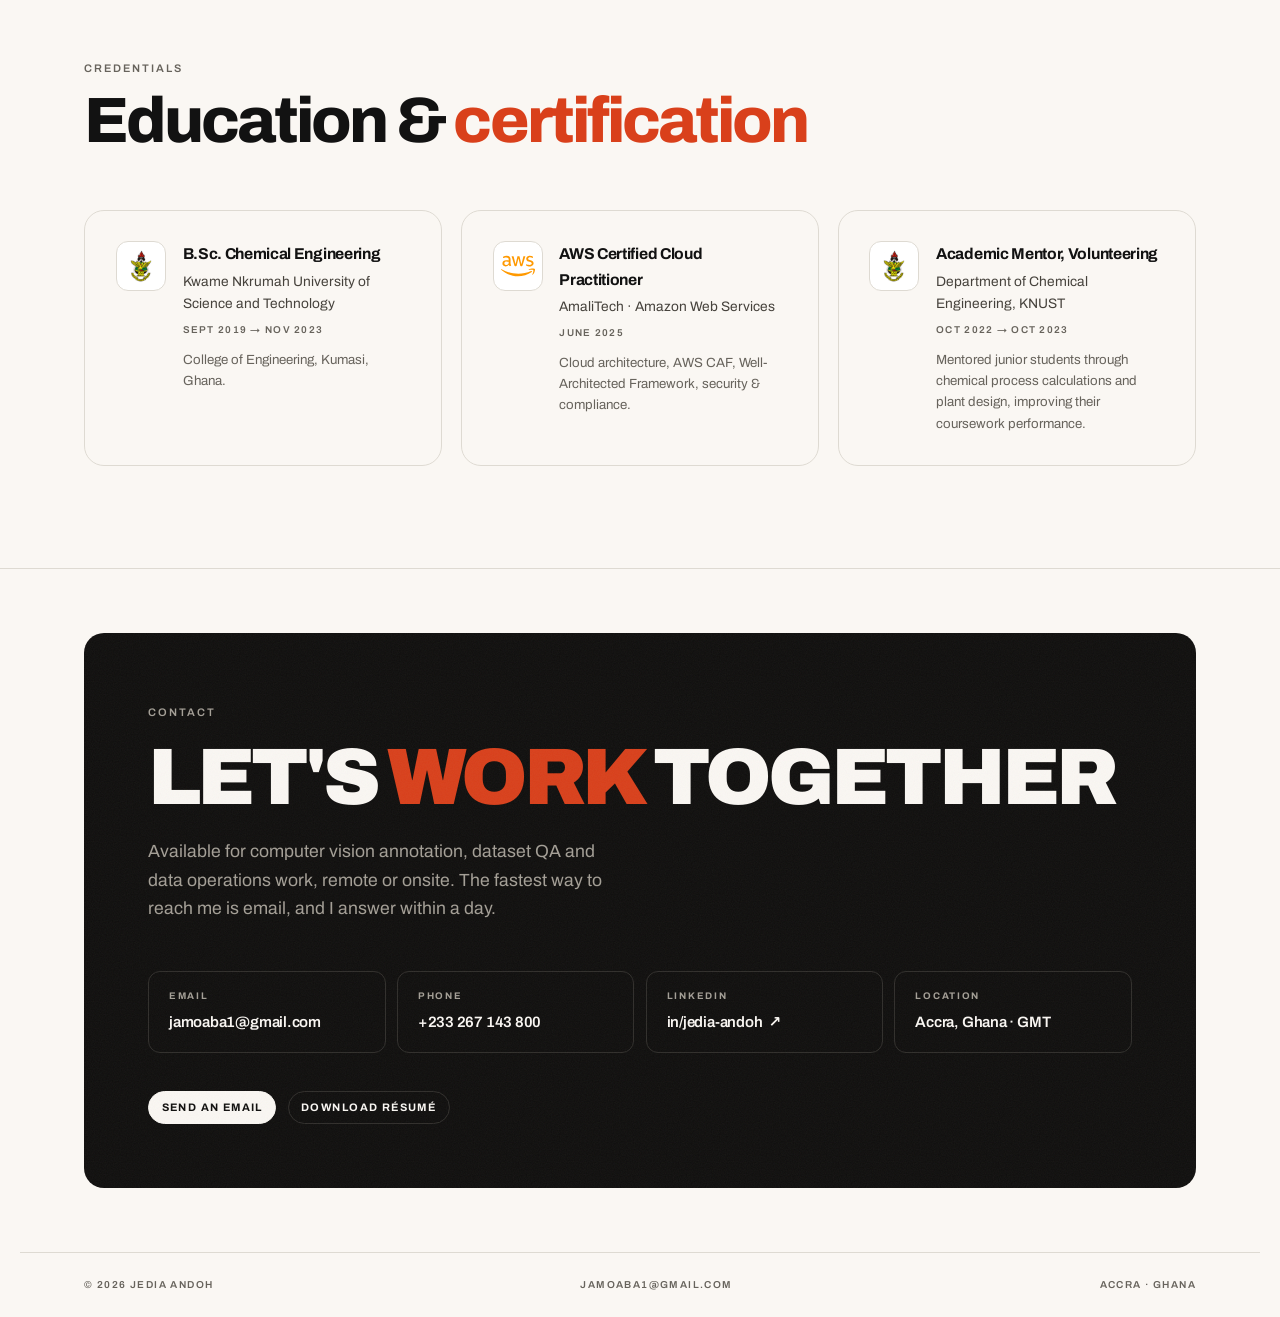
==== commit 25fffab5: "Update hero role description for improved semantic clarity" ====
--- a/index.html
+++ b/index.html
@@ -108,7 +108,7 @@
           </h1>
 
           <div class="hero-role st">
-            <span class="lede hero-summary st">AI Data Operations Specialist | Data Annotation | Chemical Engineer</span>
+            <span class="role-main">AI Data Operations Specialist | Data Annotation | Chemical Engineer</span>
           </div>
 
           <!-- <p class="lede hero-summary st">
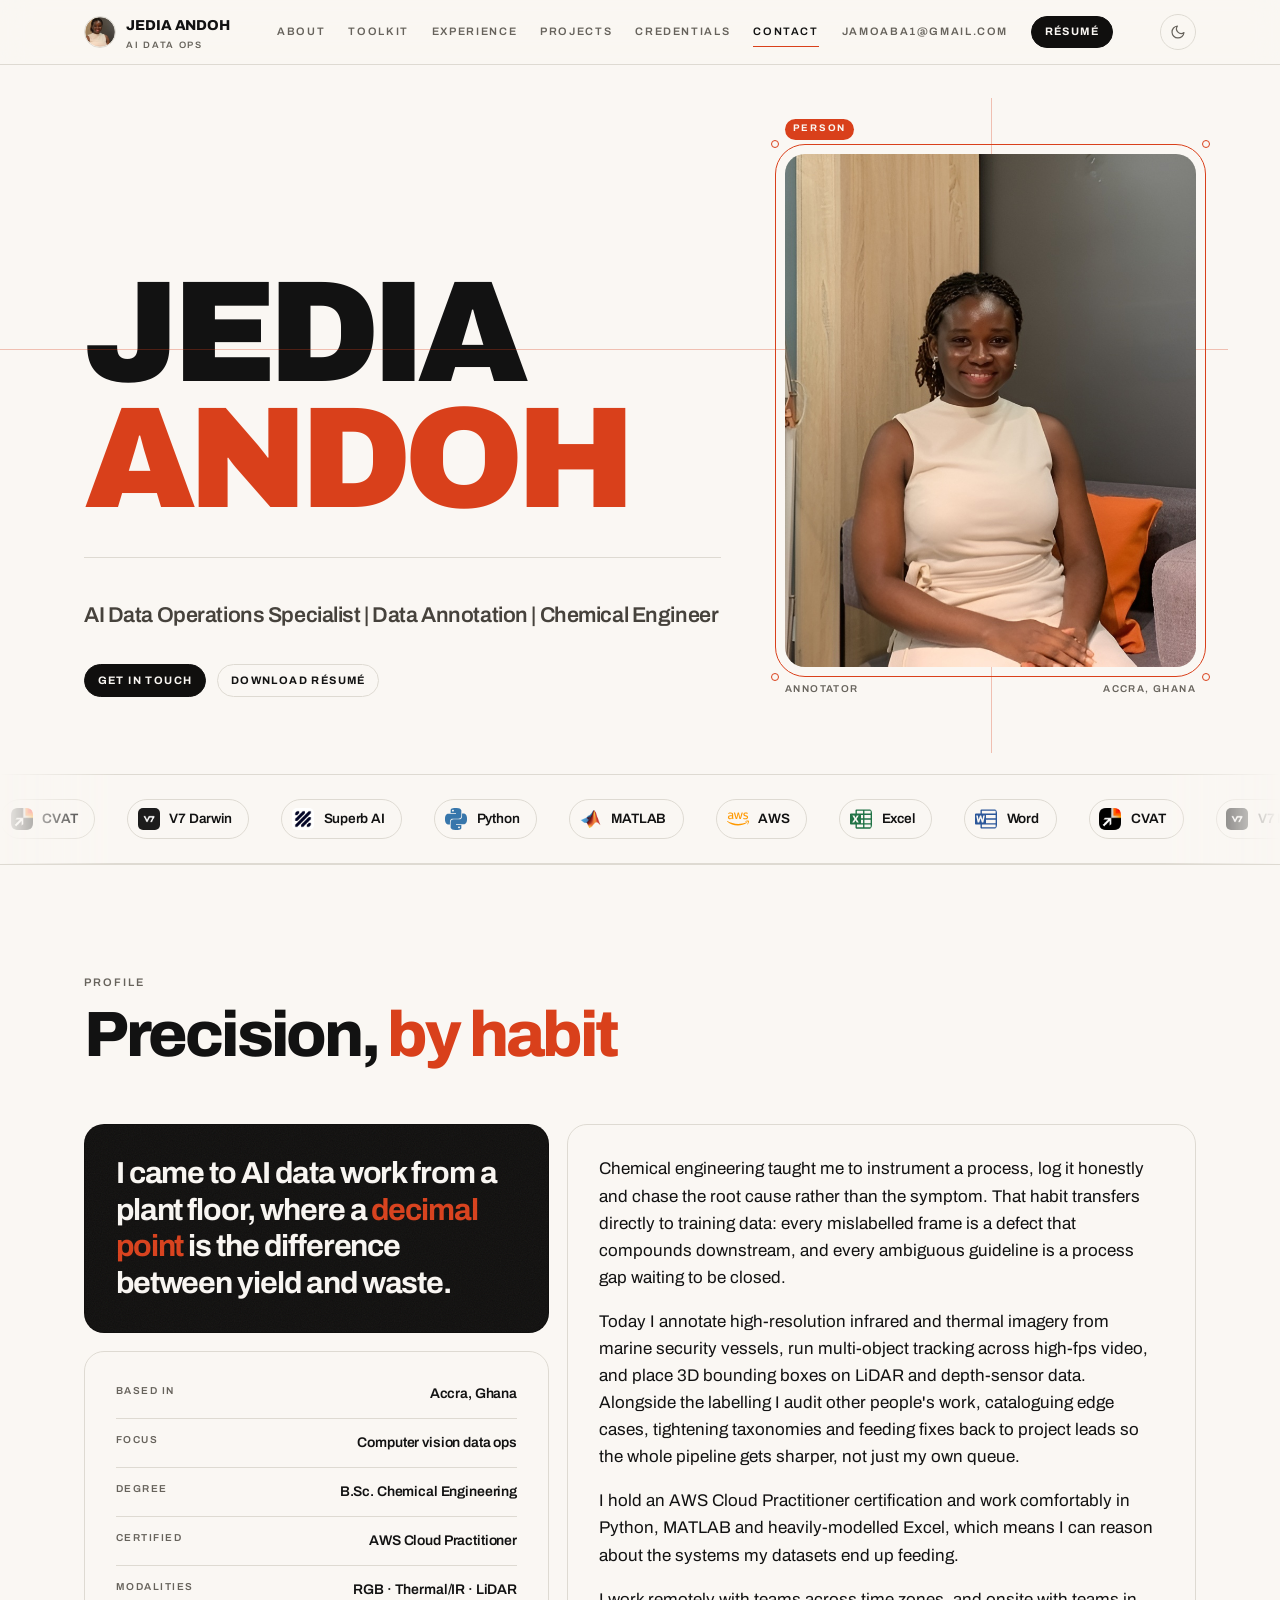
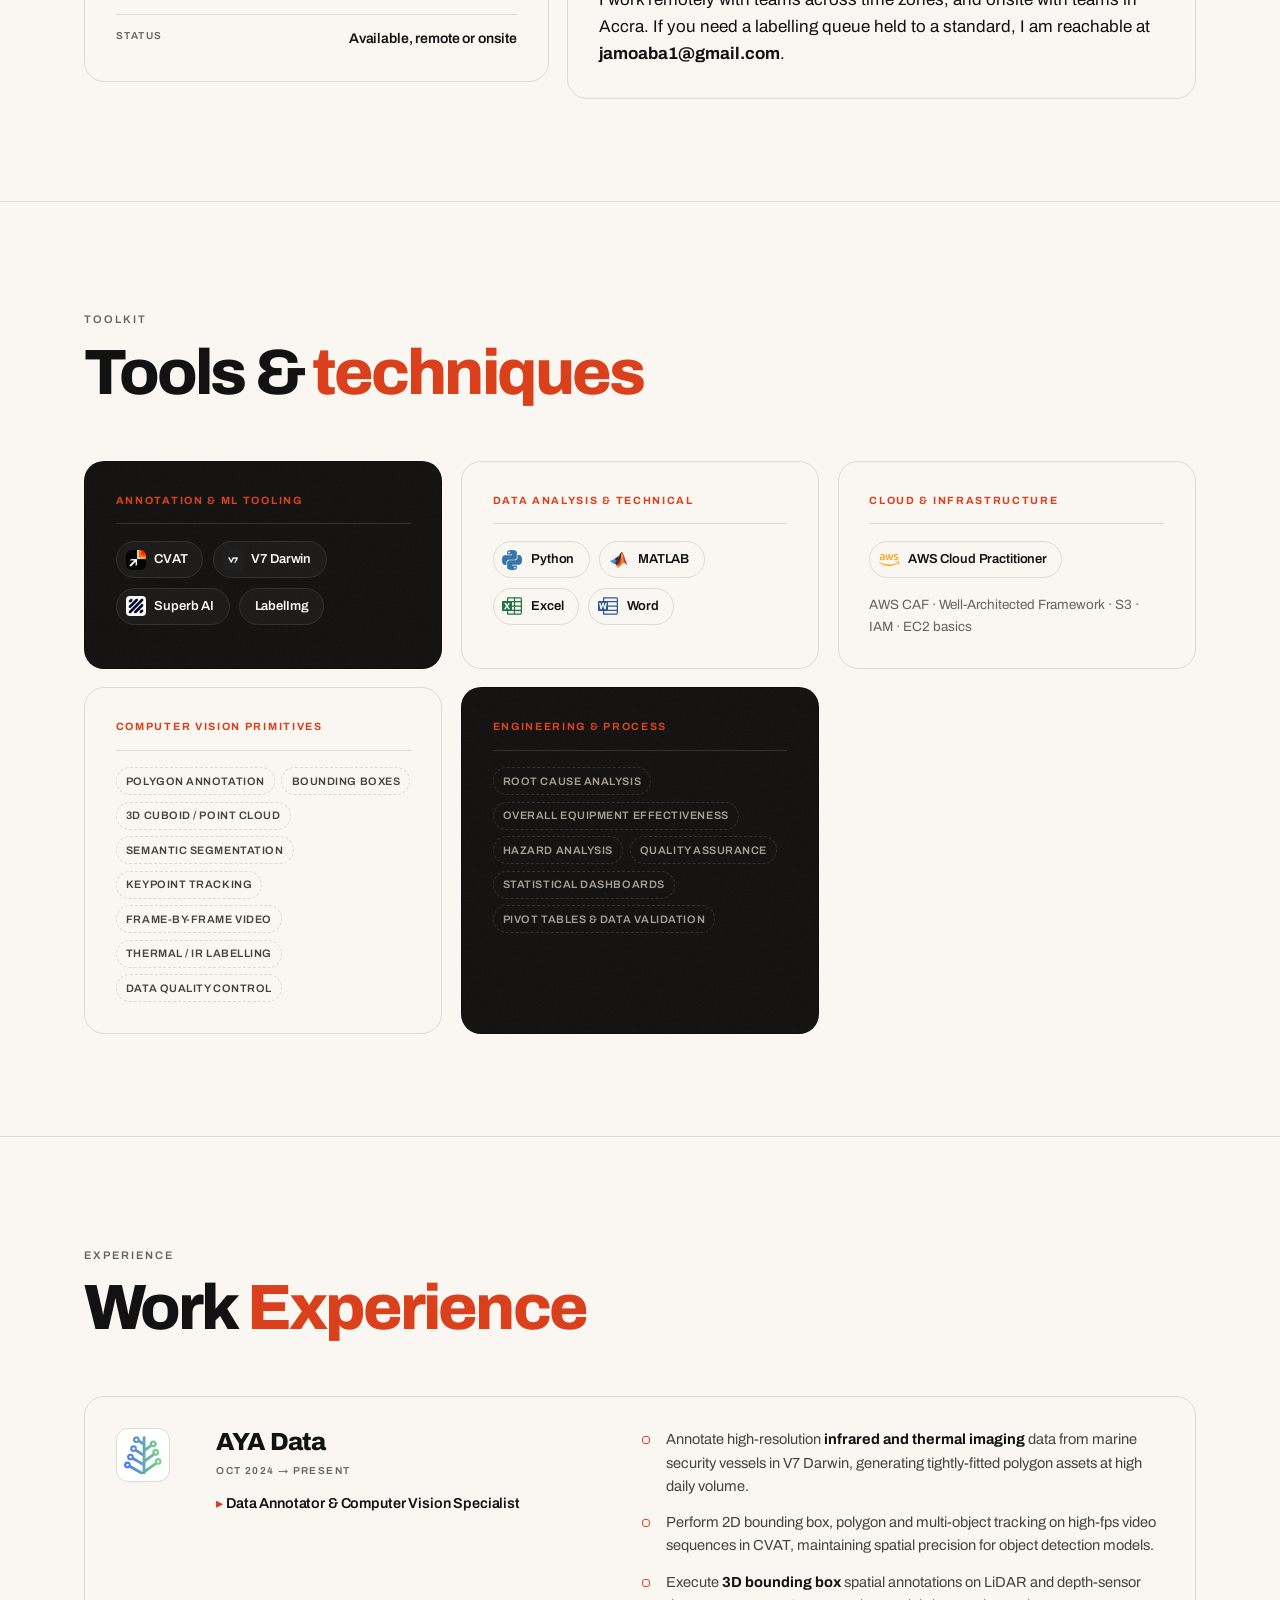
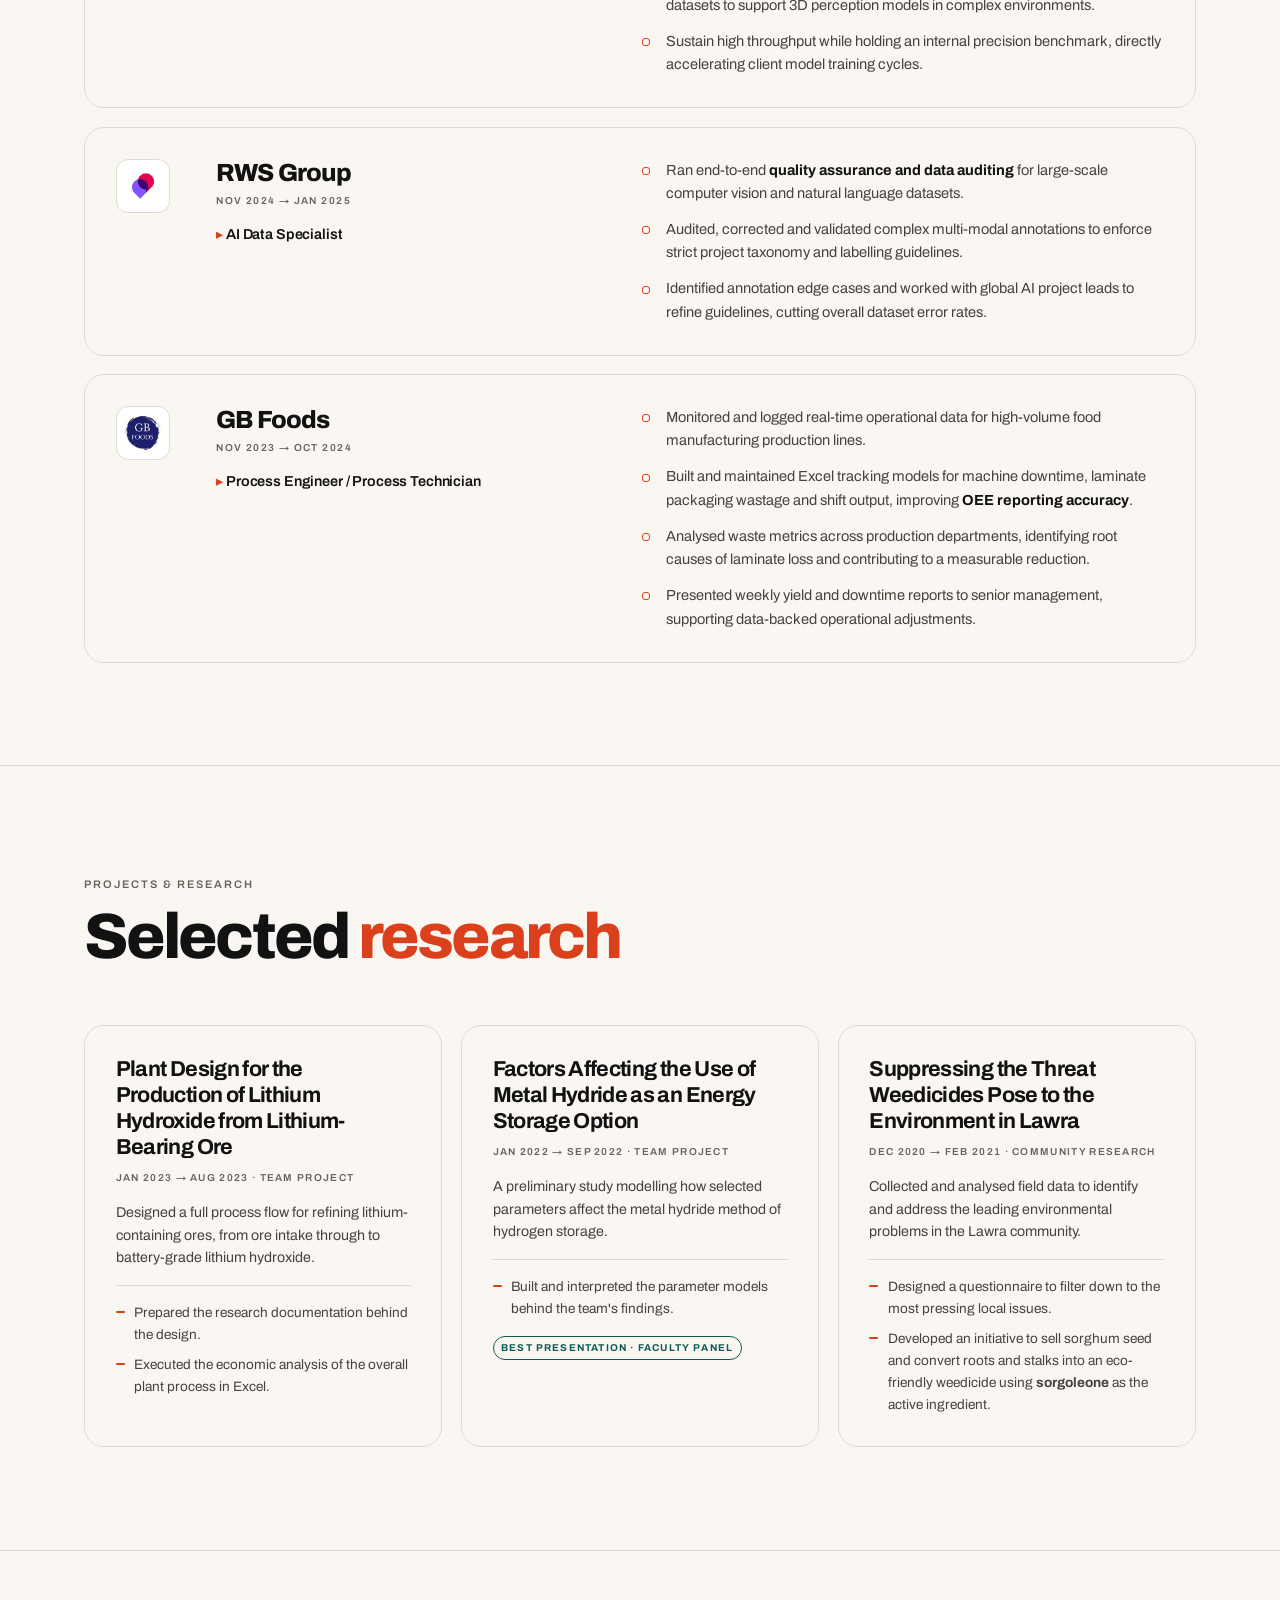
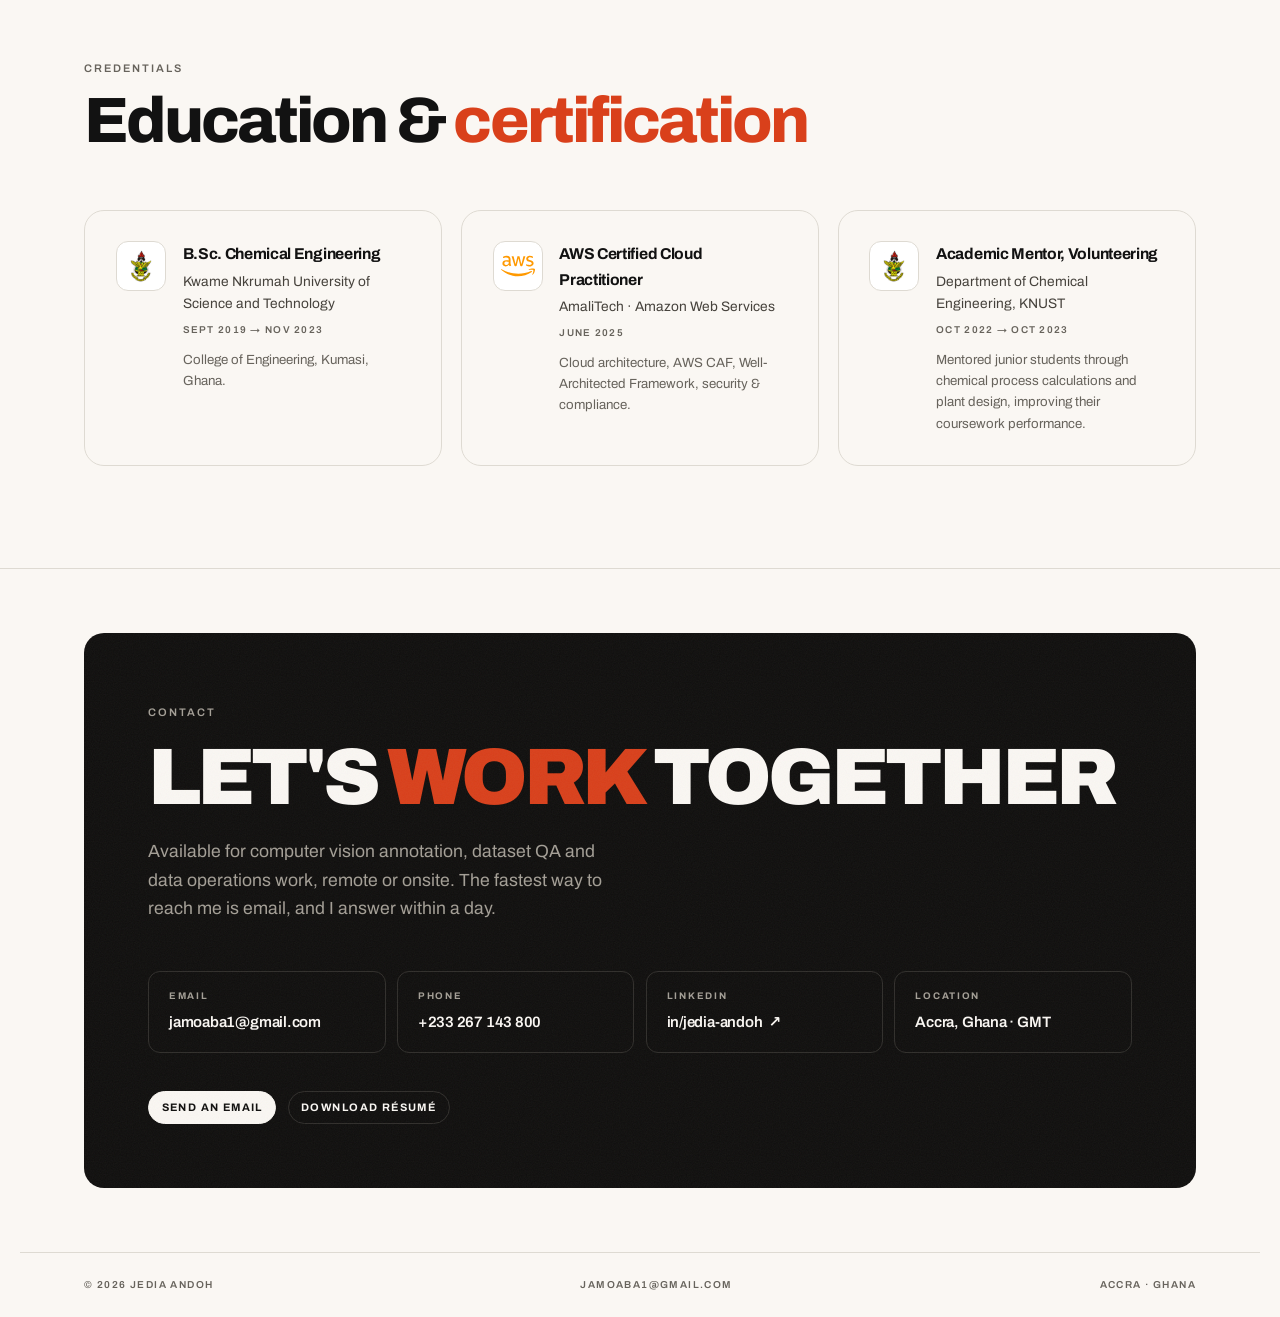
==== commit 83b8fe4b: "Enhance hero role description with additional class for improved styling" ====
--- a/index.html
+++ b/index.html
@@ -108,7 +108,7 @@
           </h1>
 
           <div class="hero-role st">
-            <span class="role-main">AI Data Operations Specialist | Data Annotation | Chemical Engineer</span>
+            <span class="role-main lede hero-summary st">AI Data Operations Specialist | Data Annotation | Chemical Engineer</span>
           </div>
 
           <!-- <p class="lede hero-summary st">
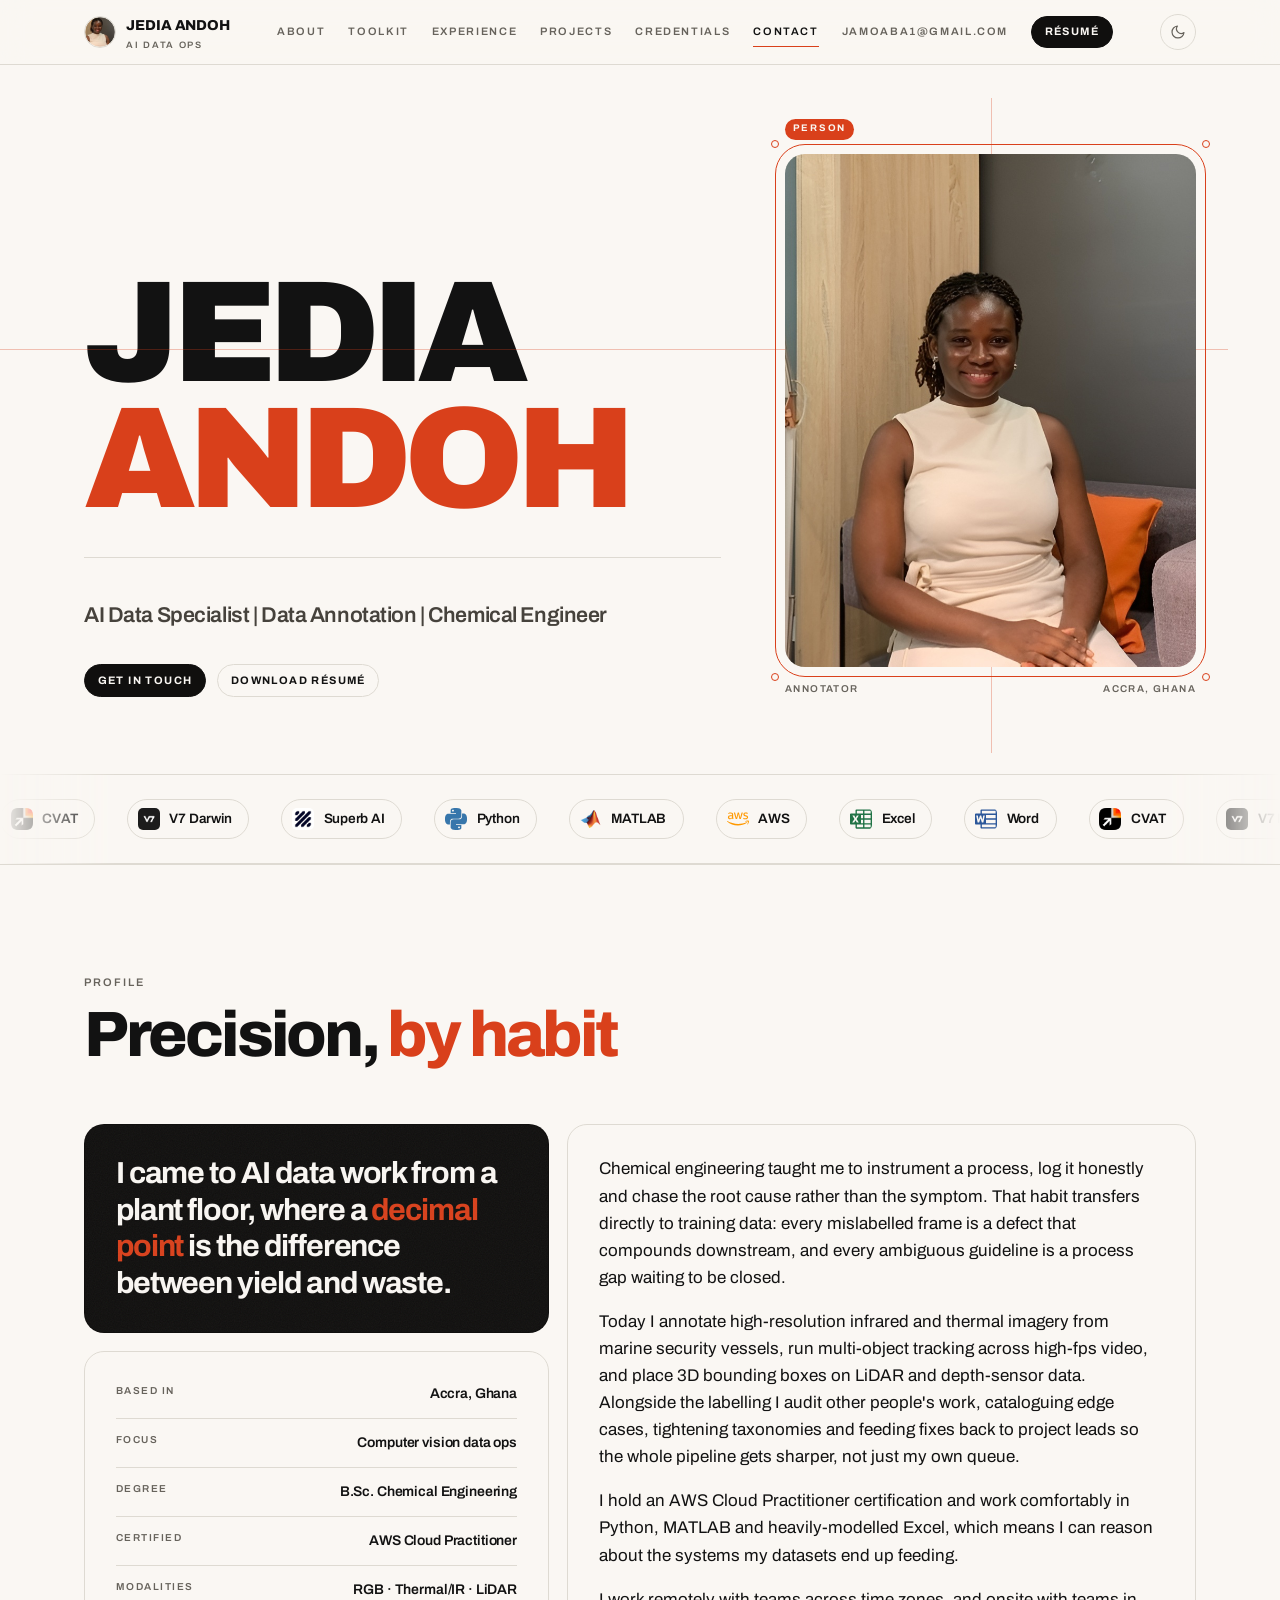
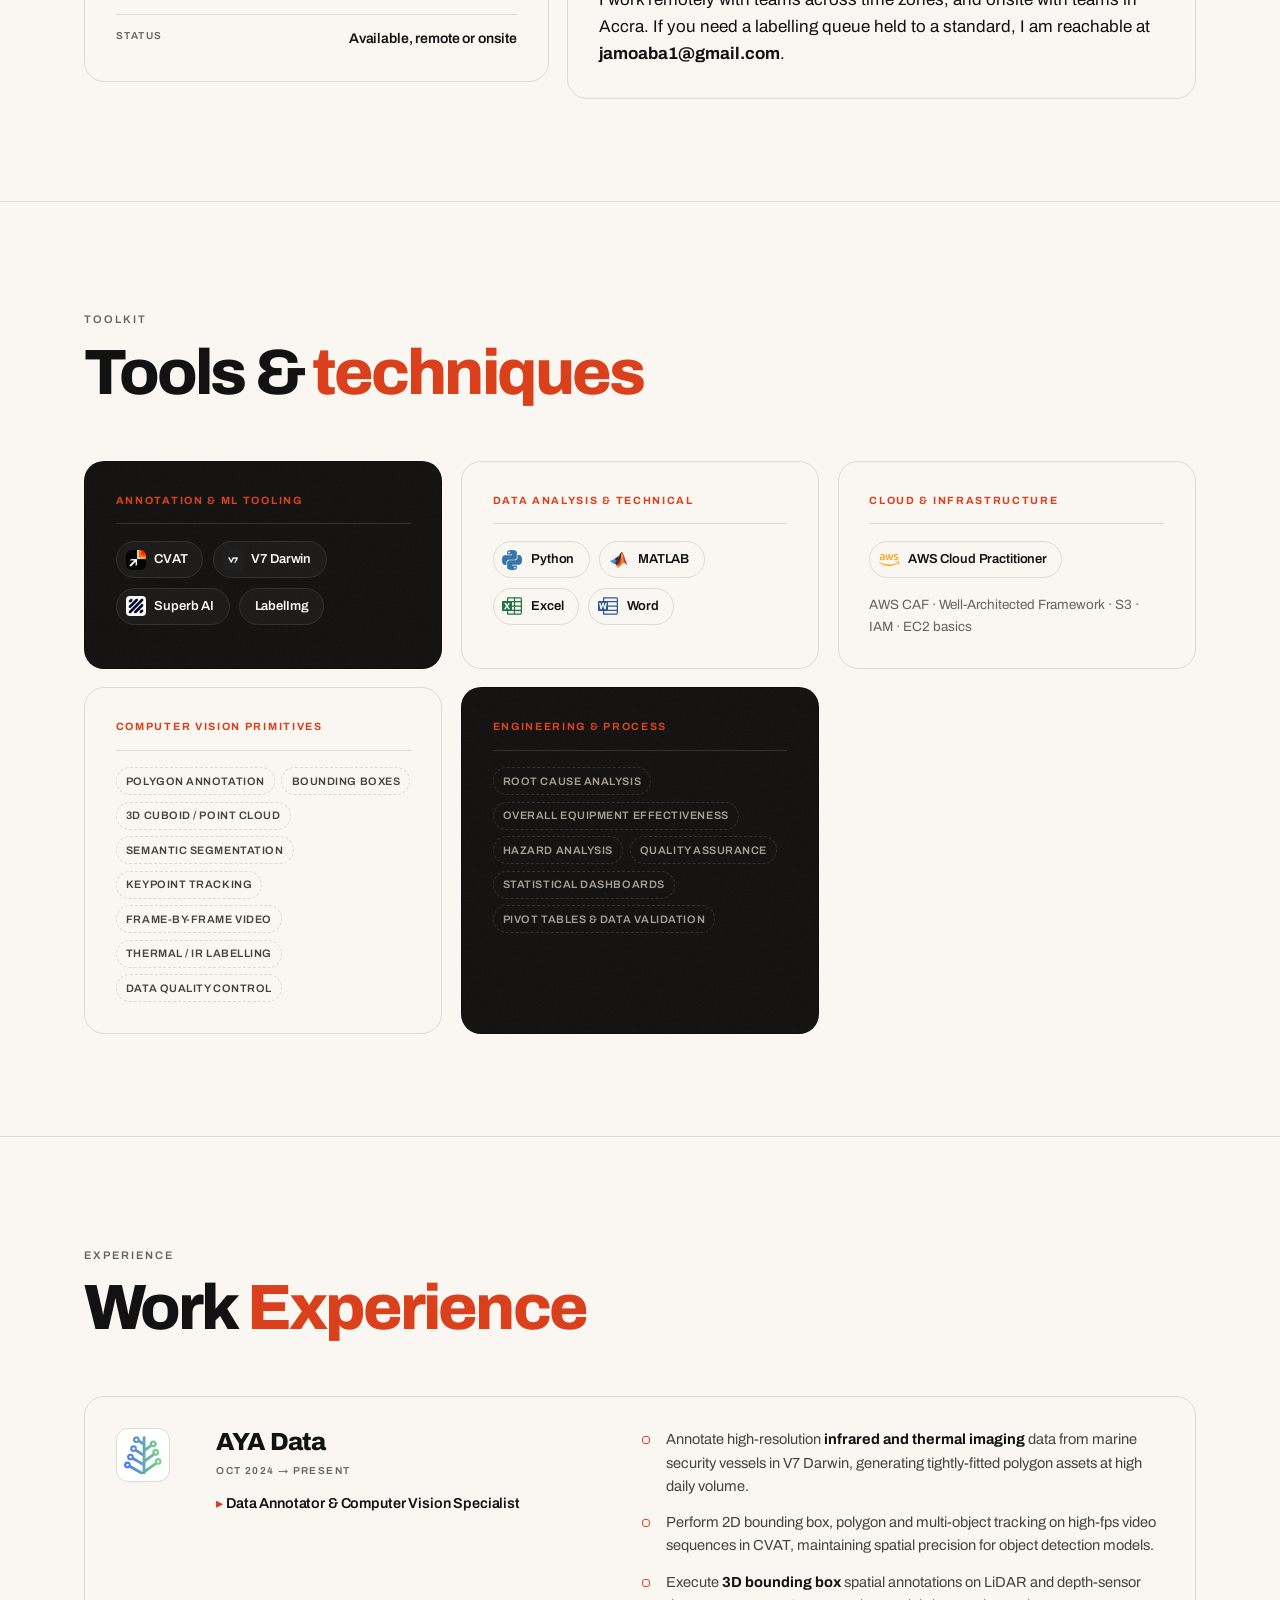
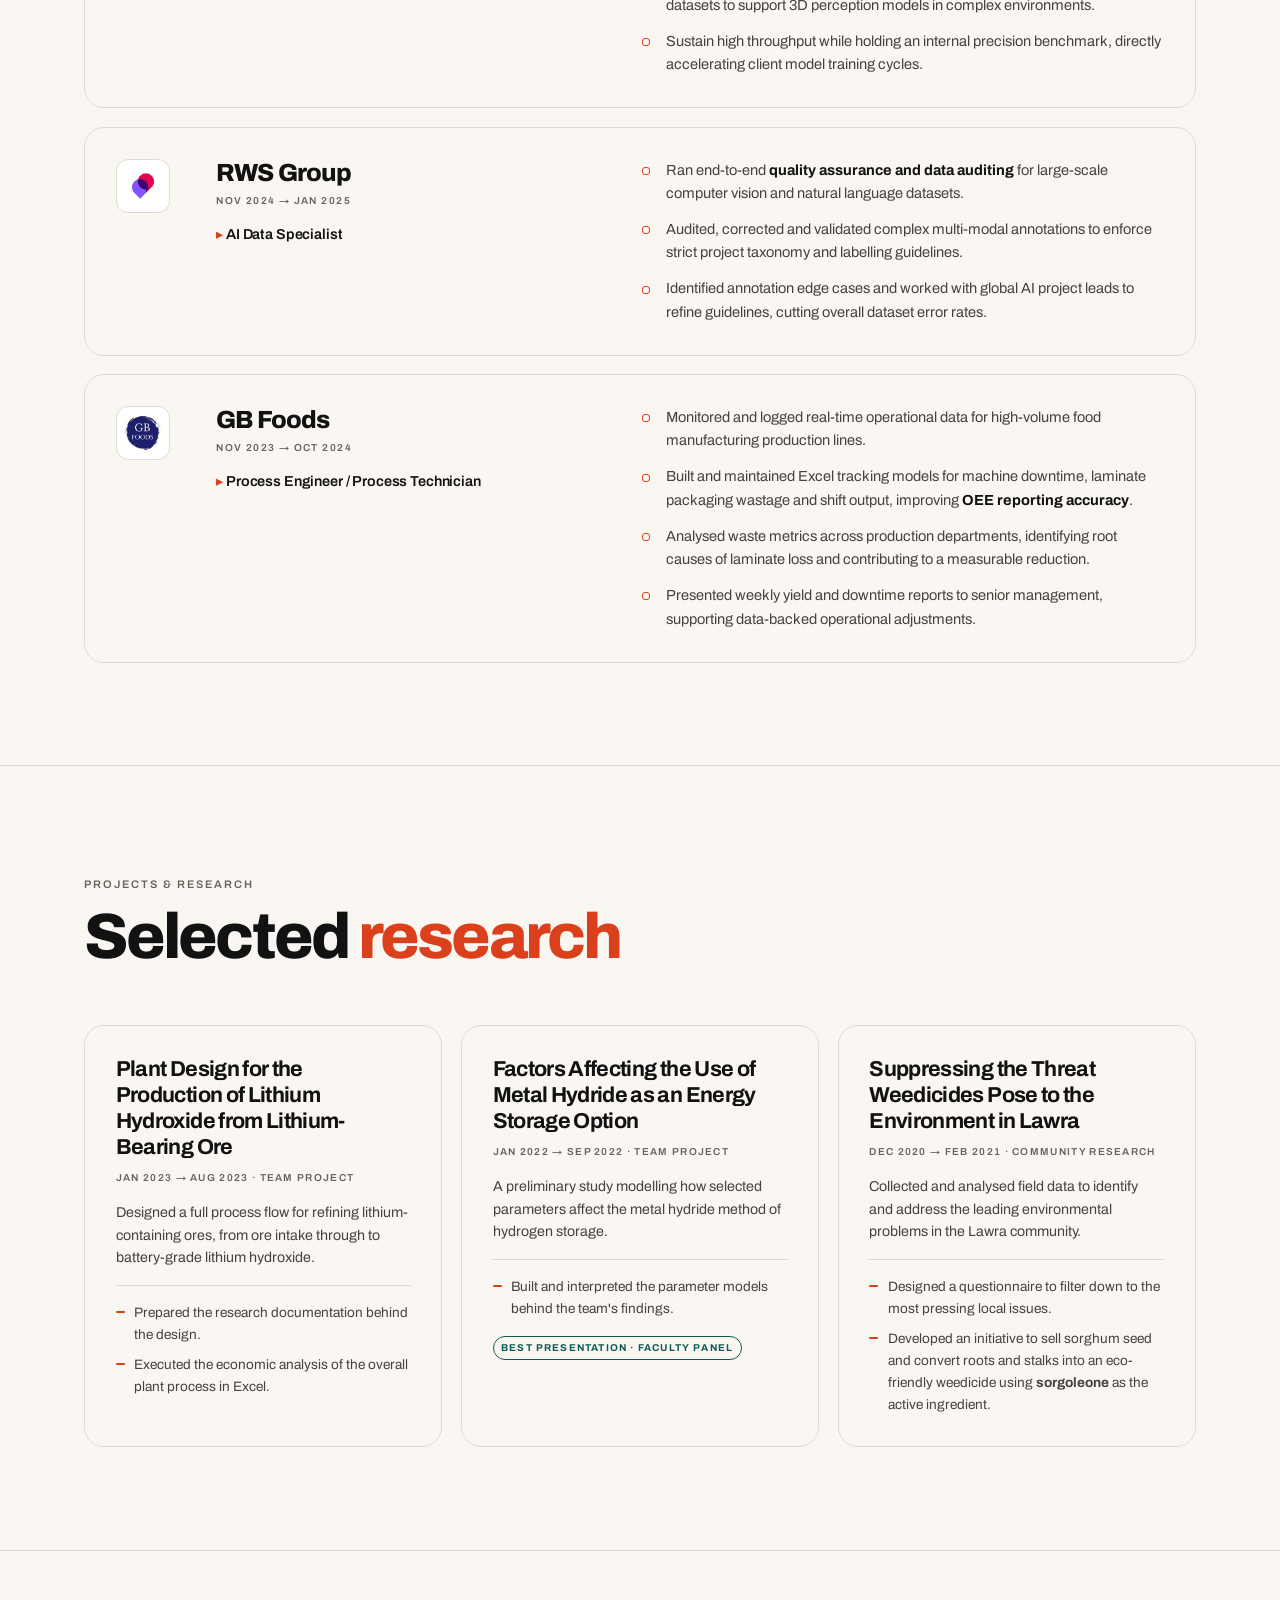
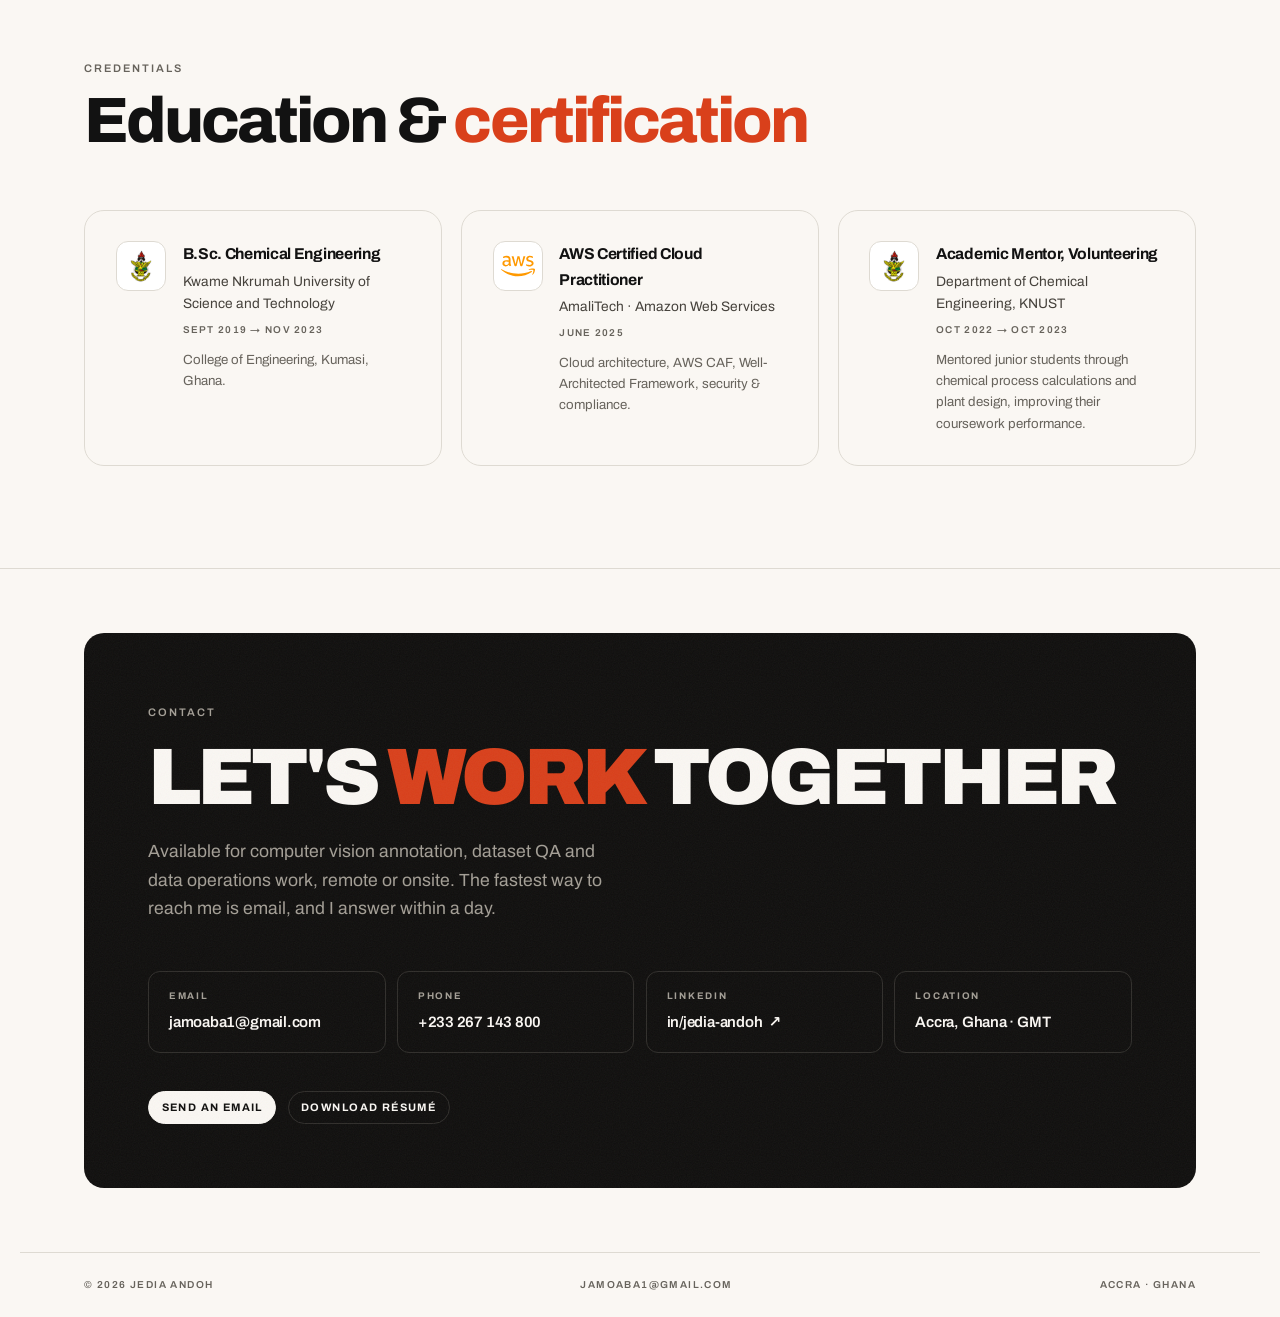
==== commit 09854142: "Update hero role description for improved clarity and conciseness" ====
--- a/index.html
+++ b/index.html
@@ -108,11 +108,11 @@
           </h1>
 
           <div class="hero-role st">
-            <span class="role-main lede hero-summary st">AI Data Operations Specialist | Data Annotation | Chemical Engineer</span>
+            <span class="role-main lede hero-summary st">AI Data Specialist | Data Annotation | Chemical Engineer</span>
           </div>
 
           <!-- <p class="lede hero-summary st">
-            Research Enthusiast | Data Annotation | Cloud Computing| AI Enthusiast
+            Research Enthusiast | Data Annotation | Cloud Computing | AI Enthusiast
           </p> -->
 
           <div class="hero-cta st">
